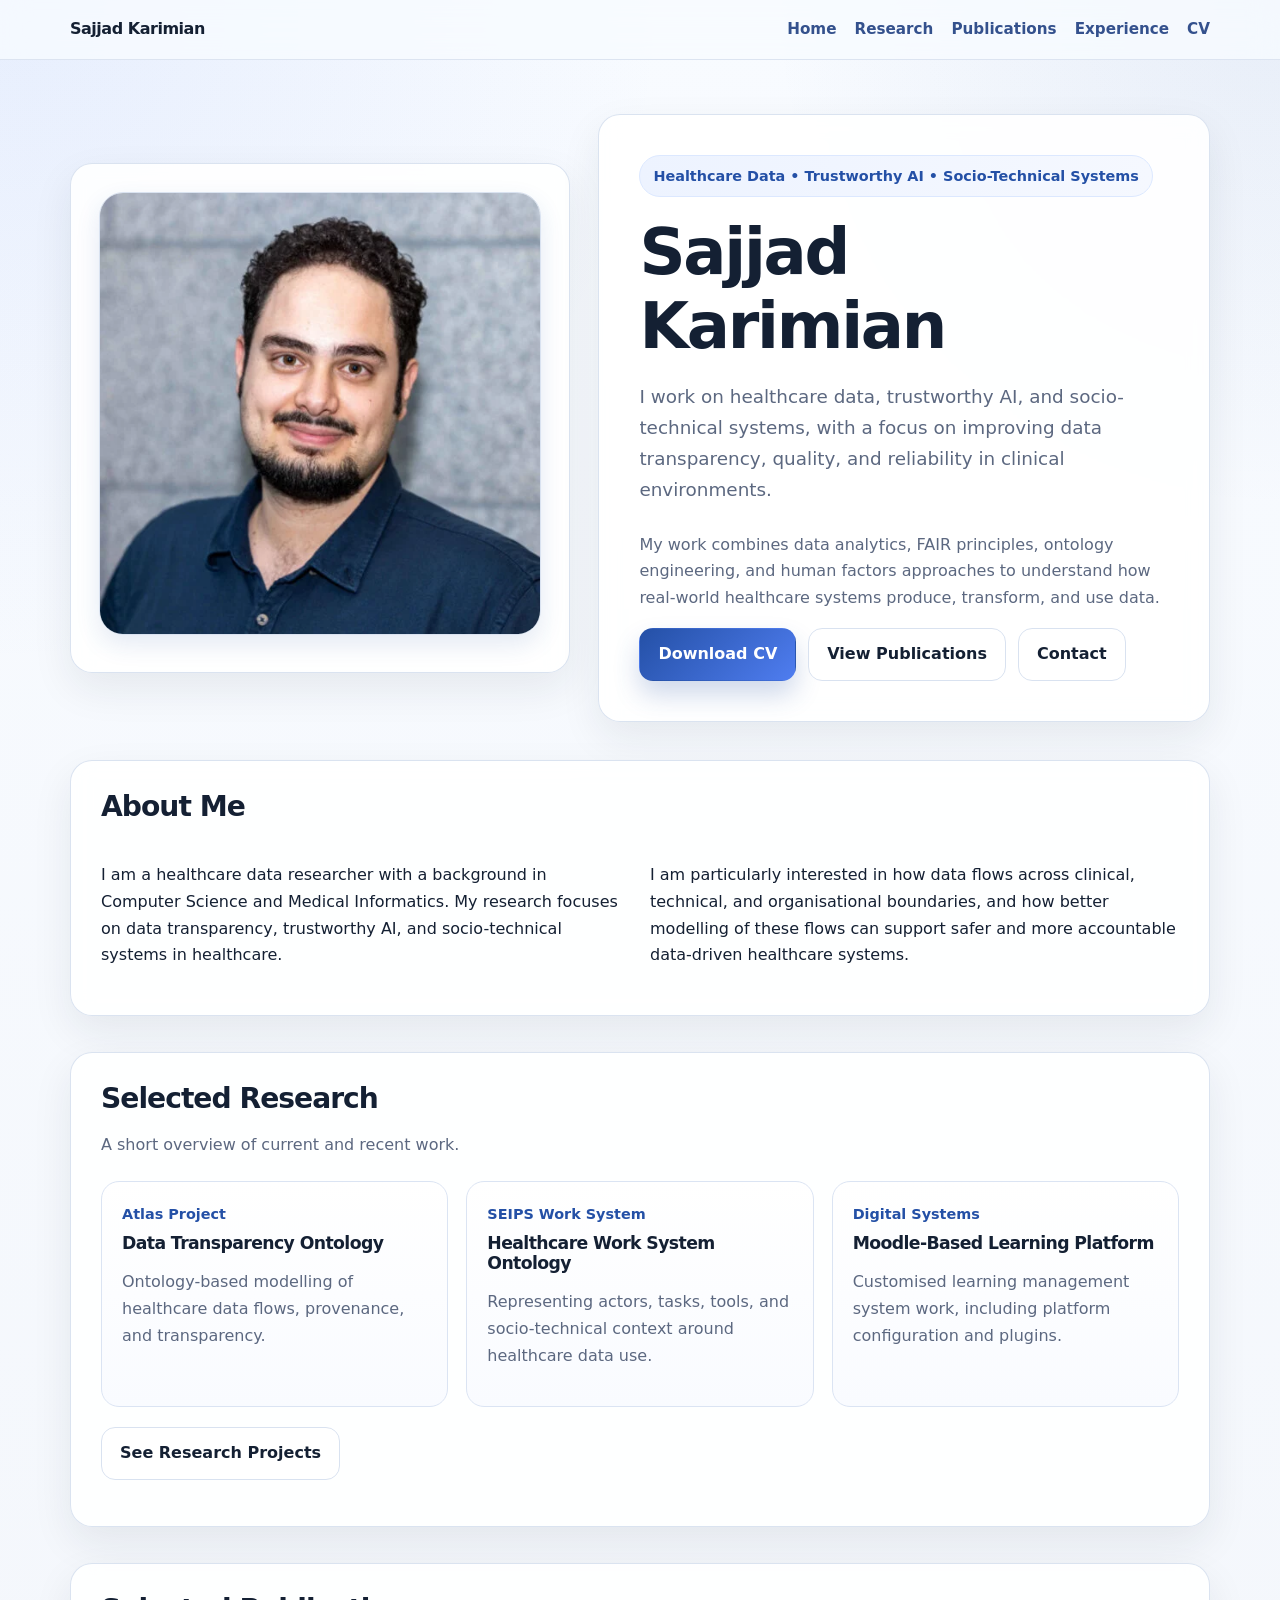
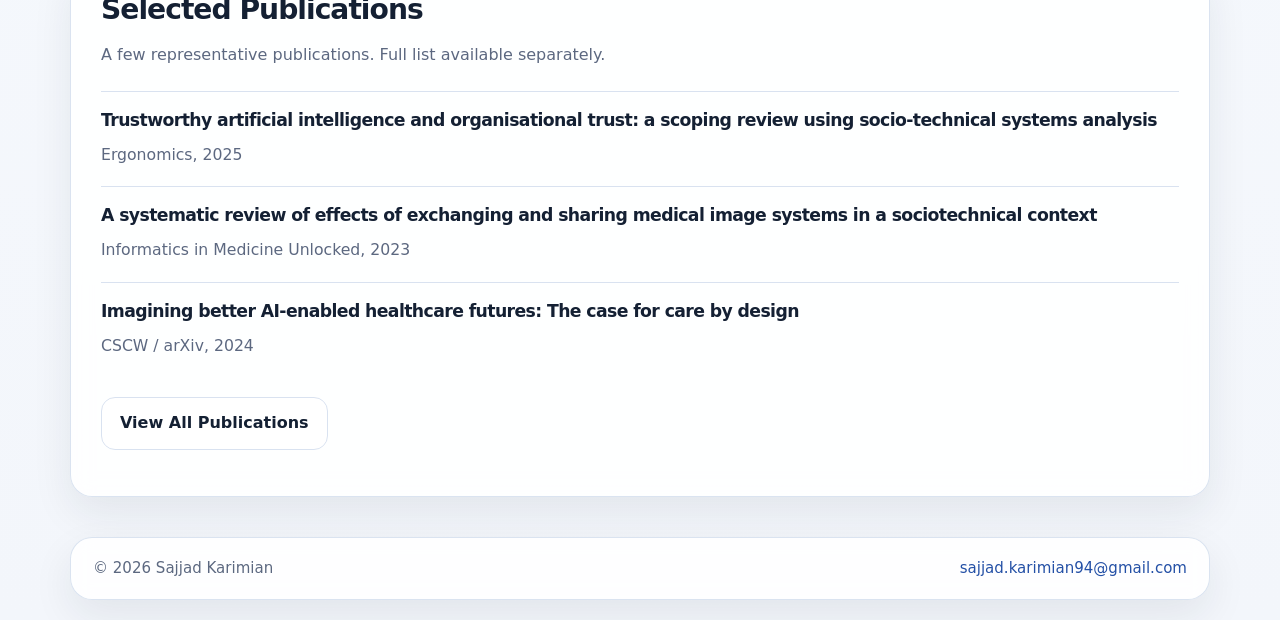
==== index.html @ 6d272bb7 "Update index.html" ====
<!DOCTYPE html>
<html lang="en">
<head>
  <meta charset="UTF-8" />
  <meta name="viewport" content="width=device-width, initial-scale=1.0" />

  <title>Sajjad Karimian | Healthcare Data & Trustworthy AI</title>
  <meta name="description" content="Sajjad Karimian is a healthcare data researcher working on trustworthy AI, socio-technical systems, ontology engineering, and data transparency." />

  <meta property="og:title" content="Sajjad Karimian | Healthcare Data & Trustworthy AI">
  <meta property="og:description" content="Researcher working on healthcare data, trustworthy AI, and socio-technical systems.">
  <meta property="og:image" content="https://sjka.site/images/og-image.png">
  <meta property="og:url" content="https://sjka.site">
  <meta property="og:type" content="website">

  <meta name="theme-color" content="#2450a6">
  <link rel="icon" type="image/x-icon" href="/favicon.ico">
  <link rel="apple-touch-icon" sizes="180x180" href="/apple-touch-icon.png">

  <link rel="stylesheet" href="styles/main.css">
</head>

<body>
  <header class="nav">
    <div class="container nav-inner">
      <a class="brand" href="index.html">Sajjad Karimian</a>
      <nav class="nav-links">
        <a href="index.html">Home</a>
        <a href="research.html">Research</a>
        <a href="publications.html">Publications</a>
        <a href="experience.html">Experience</a>
        <a href="files/Sajjad_Karimian_CV.pdf" target="_blank">CV</a>
      </nav>
    </div>
  </header>

  <main>
    <section class="hero">
      <div class="container hero-grid">
        <div class="card portrait-card">
          <img class="portrait" src="images/profile.jpg" alt="Sajjad Karimian">
        </div>

        <div class="card hero-main">
          <div class="eyebrow">Healthcare Data • Trustworthy AI • Socio-Technical Systems</div>
          <h1>Sajjad Karimian</h1>
          <p class="subtitle">
            I work on healthcare data, trustworthy AI, and socio-technical systems, with a focus on
            improving data transparency, quality, and reliability in clinical environments.
          </p>
          <p class="muted">
            My work combines data analytics, FAIR principles, ontology engineering, and human factors
            approaches to understand how real-world healthcare systems produce, transform, and use data.
          </p>

          <div class="hero-actions">
            <a class="btn btn-primary" href="files/Sajjad_Karimian_CV.pdf" target="_blank">Download CV</a>
            <a class="btn btn-secondary" href="publications.html">View Publications</a>
            <a class="btn btn-secondary" href="mailto:sajjad.karimian94@gmail.com">Contact</a>
          </div>
        </div>
      </div>
    </section>

    <section>
      <div class="container card section-card">
        <div class="section-head">
          <h2>About Me</h2>
        </div>
        <div class="grid-2">
          <p>
            I am a healthcare data researcher with a background in Computer Science and Medical
            Informatics. My research focuses on data transparency, trustworthy AI, and socio-technical
            systems in healthcare.
          </p>
          <p>
            I am particularly interested in how data flows across clinical, technical, and organisational
            boundaries, and how better modelling of these flows can support safer and more accountable
            data-driven healthcare systems.
          </p>
        </div>
      </div>
    </section>

    <section>
      <div class="container card section-card">
        <div class="section-head">
          <h2>Selected Research</h2>
          <p class="muted">A short overview of current and recent work.</p>
        </div>

        <div class="grid-3">
          <article class="item">
            <div class="kicker">Atlas Project</div>
            <h3>Data Transparency Ontology</h3>
            <p class="muted">Ontology-based modelling of healthcare data flows, provenance, and transparency.</p>
          </article>

          <article class="item">
            <div class="kicker">SEIPS Work System</div>
            <h3>Healthcare Work System Ontology</h3>
            <p class="muted">Representing actors, tasks, tools, and socio-technical context around healthcare data use.</p>
          </article>

          <article class="item">
            <div class="kicker">Digital Systems</div>
            <h3>Moodle-Based Learning Platform</h3>
            <p class="muted">Customised learning management system work, including platform configuration and plugins.</p>
          </article>
        </div>

        <p style="margin-top:20px;">
          <a class="btn btn-secondary" href="research.html">See Research Projects</a>
        </p>
      </div>
    </section>

    <section>
      <div class="container card section-card">
        <div class="section-head">
          <h2>Selected Publications</h2>
          <p class="muted">A few representative publications. Full list available separately.</p>
        </div>

        <div class="pub">
          <h3><a href="publications.html">Trustworthy artificial intelligence and organisational trust: a scoping review using socio-technical systems analysis</a></h3>
          <div class="pub-meta">Ergonomics, 2025</div>
        </div>

        <div class="pub">
          <h3><a href="publications.html">A systematic review of effects of exchanging and sharing medical image systems in a sociotechnical context</a></h3>
          <div class="pub-meta">Informatics in Medicine Unlocked, 2023</div>
        </div>

        <div class="pub">
          <h3><a href="publications.html">Imagining better AI-enabled healthcare futures: The case for care by design</a></h3>
          <div class="pub-meta">CSCW / arXiv, 2024</div>
        </div>

        <p style="margin-top:20px;">
          <a class="btn btn-secondary" href="publications.html">View All Publications</a>
        </p>
      </div>
    </section>
  </main>

  <footer class="footer">
    <div class="container card footer-card">
      <div>© 2026 Sajjad Karimian</div>
      <div><a href="mailto:sajjad.karimian94@gmail.com">sajjad.karimian94@gmail.com</a></div>
    </div>
  </footer>
</body>
</html>
---- styles/main.css ----
:root {
  --surface: rgba(255,255,255,.9);
  --text: #142033;
  --muted: #5c6880;
  --line: #d9e2f0;
  --accent: #2450a6;
  --accent-2: #4f7df0;
  --shadow: 0 16px 40px rgba(20,32,51,.08);
  --shadow-soft: 0 10px 24px rgba(36,80,166,.12);
  --radius: 22px;
  --max: 1140px;
}

* { box-sizing: border-box; }

html { scroll-behavior: smooth; }

body {
  margin: 0;
  min-height: 100dvh;
  display: flex;
  flex-direction: column;
  font-family: Inter, ui-sans-serif, system-ui, -apple-system, BlinkMacSystemFont, "Segoe UI", sans-serif;
  color: var(--text);
  line-height: 1.68;
  background:
    radial-gradient(circle at top left, rgba(79,125,240,.10), transparent 26%),
    radial-gradient(circle at top right, rgba(36,80,166,.08), transparent 20%),
    linear-gradient(180deg, #f8fbff 0%, #f3f6fb 100%);
}

main { flex: 1; }

a { color: var(--accent); text-decoration: none; }
a:hover { color: #173a7d; }

.container {
  width: min(calc(100% - 32px), var(--max));
  margin: 0 auto;
}

.nav {
  position: sticky;
  top: 0;
  z-index: 1000;
  backdrop-filter: blur(14px);
  background: rgba(248,251,255,.78);
  border-bottom: 1px solid rgba(217,226,240,.9);
}

.nav-inner {
  display: flex;
  justify-content: space-between;
  align-items: center;
  gap: 18px;
  padding: 16px 0;
}

.brand {
  font-weight: 850;
  color: var(--text);
  letter-spacing: -0.03em;
}

.nav-links {
  display: flex;
  flex-wrap: wrap;
  gap: 18px;
  font-size: .95rem;
}

.nav-links a {
  color: #34518d;
  font-weight: 650;
}

.card {
  background: var(--surface);
  border: 1px solid rgba(217,226,240,.95);
  border-radius: var(--radius);
  box-shadow: var(--shadow);
  backdrop-filter: blur(10px);
}

.hero {
  padding: 54px 0 24px;
}

.hero-grid {
  display: grid;
  grid-template-columns: .9fr 1.1fr;
  gap: 28px;
  align-items: center;
}

.portrait-card {
  padding: 28px;
}

.portrait {
  width: 100%;
  aspect-ratio: 1 / 1;
  border-radius: 24px;
  object-fit: cover;
  border: 1px solid var(--line);
  box-shadow: var(--shadow-soft);
}

.hero-main {
  padding: 40px;
}

.eyebrow {
  display: inline-flex;
  padding: 8px 13px;
  border-radius: 999px;
  background: linear-gradient(90deg, #edf3ff, #f5f8ff);
  color: var(--accent);
  border: 1px solid #dce8ff;
  font-weight: 800;
  font-size: .9rem;
  margin-bottom: 18px;
}

h1, h2, h3 {
  margin: 0 0 12px;
  line-height: 1.16;
  letter-spacing: -0.035em;
}

h1 { font-size: clamp(2.4rem, 5vw, 4.7rem); }
h2 { font-size: clamp(1.55rem, 2.2vw, 2.25rem); }
h3 { font-size: 1.08rem; }

.subtitle {
  font-size: 1.15rem;
  color: var(--muted);
  max-width: 62ch;
  margin-bottom: 26px;
}

.hero-actions {
  display: flex;
  flex-wrap: wrap;
  gap: 12px;
}

.btn {
  display: inline-flex;
  align-items: center;
  justify-content: center;
  padding: 12px 18px;
  border-radius: 14px;
  font-weight: 800;
  border: 1px solid var(--line);
  transition: transform .18s ease, box-shadow .18s ease;
}

.btn:hover {
  transform: translateY(-2px);
  text-decoration: none;
}

.btn-primary {
  background: linear-gradient(135deg, var(--accent), var(--accent-2));
  color: #fff;
  border-color: transparent;
  box-shadow: 0 14px 26px rgba(36,80,166,.22);
}

.btn-secondary {
  background: #fff;
  color: var(--text);
}

section {
  padding: 14px 0 22px;
}

.section-card {
  padding: 30px;
}

.section-head {
  margin-bottom: 22px;
}

.grid-2 {
  display: grid;
  grid-template-columns: repeat(2, minmax(0,1fr));
  gap: 20px;
}

.grid-3 {
  display: grid;
  grid-template-columns: repeat(3, minmax(0,1fr));
  gap: 18px;
}

.item {
  padding: 20px;
  border: 1px solid #dbe4f3;
  border-radius: 18px;
  background: linear-gradient(180deg, #fff 0%, #f9fbff 100%);
  transition: transform .18s ease, box-shadow .18s ease;
}

.item:hover {
  transform: translateY(-2px);
  box-shadow: var(--shadow-soft);
}

.kicker {
  color: var(--accent);
  font-weight: 800;
  font-size: .9rem;
  margin-bottom: 7px;
}

.muted { color: var(--muted); }

.list {
  margin: 10px 0 0;
  padding-left: 18px;
}

.pub {
  padding: 18px 0;
  border-top: 1px solid var(--line);
}

.pub:first-child {
  border-top: 0;
  padding-top: 0;
}

.pub a {
  color: var(--text);
}

.pub a:hover {
  color: var(--accent);
}

.pub-meta {
  color: var(--muted);
  font-size: .98rem;
  margin-top: 4px;
}

.tags {
  display: flex;
  flex-wrap: wrap;
  gap: 10px;
  margin-top: 12px;
}

.tag {
  padding: 8px 12px;
  border-radius: 999px;
  background: linear-gradient(180deg, #f7faff 0%, #edf3fb 100%);
  border: 1px solid #d6e0ef;
  font-size: .92rem;
  color: #31425d;
}

.footer {
  padding: 18px 0 20px;
  margin-top: auto;
  color: var(--muted);
  font-size: .94rem;
}

.footer-card {
  padding: 18px 22px;
  display: flex;
  justify-content: space-between;
  gap: 12px;
  align-items: center;
}

/* Professional Development */
.training-group + .training-group { margin-top: 26px; }

.training-group-title {
  font-size: .98rem;
  font-weight: 800;
  color: var(--accent);
  margin: 0 0 14px;
}

.training-grid,
.training-grid-secondary {
  display: grid;
  grid-template-columns: repeat(auto-fit, minmax(260px, 1fr));
  gap: 18px;
}

.training-card {
  padding: 20px;
  border: 1px solid #dbe4f3;
  border-radius: 18px;
  background: linear-gradient(180deg, #fff 0%, #f9fbff 100%);
  box-shadow: 0 8px 20px rgba(20,32,51,.04);
  min-height: 180px;
  display: flex;
  flex-direction: column;
  gap: 14px;
}

.training-card.secondary {
  opacity: .92;
  border-style: dashed;
}

.training-icon {
  width: 42px;
  height: 42px;
  border-radius: 12px;
  display: flex;
  align-items: center;
  justify-content: center;
  background: linear-gradient(180deg, #f4f7ff 0%, #edf3ff 100%);
  border: 1px solid #dbe5f8;
  color: var(--accent);
}

.training-icon svg {
  width: 22px;
  height: 22px;
}

.training-card h3 {
  font-size: 1rem;
  line-height: 1.42;
  margin: 0;
}

@media (max-width: 920px) {
  .hero-grid, .grid-2, .grid-3 {
    grid-template-columns: 1fr;
  }

  .hero-main, .section-card, .portrait-card {
    padding: 24px;
  }

  .nav-inner {
    align-items: flex-start;
  }

  .footer-card {
    flex-direction: column;
    align-items: flex-start;
  }

  .training-grid,
  .training-grid-secondary {
    grid-template-columns: repeat(2, 1fr);
  }
}

@media (max-width: 640px) {
  .nav-links {
    gap: 10px 14px;
    font-size: .88rem;
  }

  .hero {
    padding-top: 30px;
  }

  .subtitle {
    font-size: 1rem;
  }

  .btn {
    width: 100%;
  }

  .hero-actions {
    display: grid;
  }

  .training-grid,
  .training-grid-secondary {
    grid-template-columns: 1fr;
  }
}
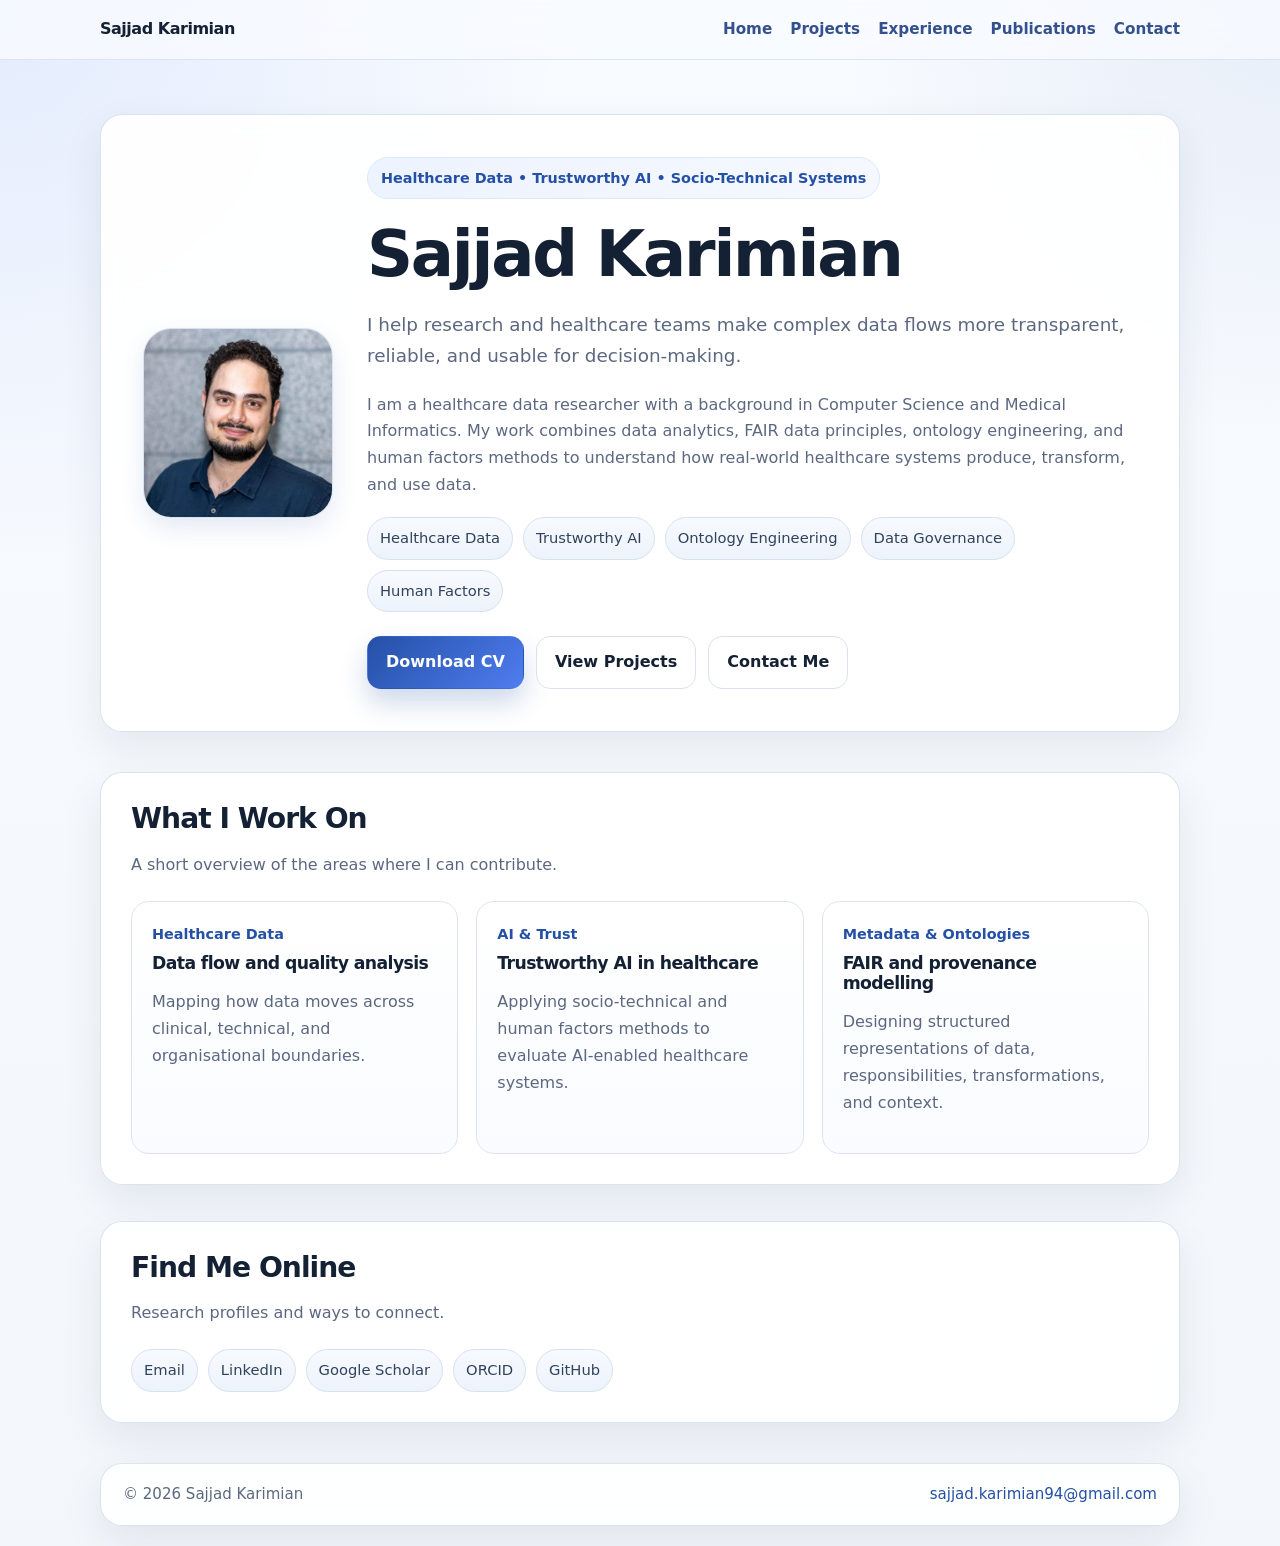
==== commit f0f7e207: "Update index.html" ====
--- a/index.html
+++ b/index.html
@@ -26,37 +26,49 @@
       <a class="brand" href="index.html">Sajjad Karimian</a>
       <nav class="nav-links">
         <a href="index.html">Home</a>
-        <a href="research.html">Research</a>
+        <a href="projects.html">Projects</a>
+        <a href="experience.html">Experience</a>
         <a href="publications.html">Publications</a>
-        <a href="experience.html">Experience</a>
-        <a href="files/Sajjad_Karimian_CV.pdf" target="_blank">CV</a>
+        <a href="contact.html">Contact</a>
       </nav>
     </div>
   </header>
 
   <main>
     <section class="hero">
-      <div class="container hero-grid">
-        <div class="card portrait-card">
-          <img class="portrait" src="images/profile.jpg" alt="Sajjad Karimian">
-        </div>
+      <div class="container card hero-card">
+        <div class="hero-profile">
+          <img class="profile-photo" src="images/profile.jpg" alt="Sajjad Karimian">
 
-        <div class="card hero-main">
-          <div class="eyebrow">Healthcare Data • Trustworthy AI • Socio-Technical Systems</div>
-          <h1>Sajjad Karimian</h1>
-          <p class="subtitle">
-            I work on healthcare data, trustworthy AI, and socio-technical systems, with a focus on
-            improving data transparency, quality, and reliability in clinical environments.
-          </p>
-          <p class="muted">
-            My work combines data analytics, FAIR principles, ontology engineering, and human factors
-            approaches to understand how real-world healthcare systems produce, transform, and use data.
-          </p>
+          <div>
+            <div class="eyebrow">Healthcare Data • Trustworthy AI • Socio-Technical Systems</div>
+            <h1>Sajjad Karimian</h1>
 
-          <div class="hero-actions">
-            <a class="btn btn-primary" href="files/Sajjad_Karimian_CV.pdf" target="_blank">Download CV</a>
-            <a class="btn btn-secondary" href="publications.html">View Publications</a>
-            <a class="btn btn-secondary" href="mailto:sajjad.karimian94@gmail.com">Contact</a>
+            <p class="subtitle">
+              I help research and healthcare teams make complex data flows more transparent,
+              reliable, and usable for decision-making.
+            </p>
+
+            <p class="muted">
+              I am a healthcare data researcher with a background in Computer Science and Medical
+              Informatics. My work combines data analytics, FAIR data principles, ontology engineering,
+              and human factors methods to understand how real-world healthcare systems produce,
+              transform, and use data.
+            </p>
+
+            <div class="tags" style="margin-top:18px;">
+              <span class="tag">Healthcare Data</span>
+              <span class="tag">Trustworthy AI</span>
+              <span class="tag">Ontology Engineering</span>
+              <span class="tag">Data Governance</span>
+              <span class="tag">Human Factors</span>
+            </div>
+
+            <div class="hero-actions">
+              <a class="btn btn-primary" href="files/Sajjad_Karimian_CV.pdf" target="_blank">Download CV</a>
+              <a class="btn btn-secondary" href="projects.html">View Projects</a>
+              <a class="btn btn-secondary" href="contact.html">Contact Me</a>
+            </div>
           </div>
         </div>
       </div>
@@ -65,19 +77,34 @@
     <section>
       <div class="container card section-card">
         <div class="section-head">
-          <h2>About Me</h2>
+          <h2>What I Work On</h2>
+          <p class="muted">A short overview of the areas where I can contribute.</p>
         </div>
-        <div class="grid-2">
-          <p>
-            I am a healthcare data researcher with a background in Computer Science and Medical
-            Informatics. My research focuses on data transparency, trustworthy AI, and socio-technical
-            systems in healthcare.
-          </p>
-          <p>
-            I am particularly interested in how data flows across clinical, technical, and organisational
-            boundaries, and how better modelling of these flows can support safer and more accountable
-            data-driven healthcare systems.
-          </p>
+
+        <div class="grid-3">
+          <article class="item">
+            <div class="kicker">Healthcare Data</div>
+            <h3>Data flow and quality analysis</h3>
+            <p class="muted">
+              Mapping how data moves across clinical, technical, and organisational boundaries.
+            </p>
+          </article>
+
+          <article class="item">
+            <div class="kicker">AI & Trust</div>
+            <h3>Trustworthy AI in healthcare</h3>
+            <p class="muted">
+              Applying socio-technical and human factors methods to evaluate AI-enabled healthcare systems.
+            </p>
+          </article>
+
+          <article class="item">
+            <div class="kicker">Metadata & Ontologies</div>
+            <h3>FAIR and provenance modelling</h3>
+            <p class="muted">
+              Designing structured representations of data, responsibilities, transformations, and context.
+            </p>
+          </article>
         </div>
       </div>
     </section>
@@ -85,61 +112,17 @@
     <section>
       <div class="container card section-card">
         <div class="section-head">
-          <h2>Selected Research</h2>
-          <p class="muted">A short overview of current and recent work.</p>
+          <h2>Find Me Online</h2>
+          <p class="muted">Research profiles and ways to connect.</p>
         </div>
 
-        <div class="grid-3">
-          <article class="item">
-            <div class="kicker">Atlas Project</div>
-            <h3>Data Transparency Ontology</h3>
-            <p class="muted">Ontology-based modelling of healthcare data flows, provenance, and transparency.</p>
-          </article>
-
-          <article class="item">
-            <div class="kicker">SEIPS Work System</div>
-            <h3>Healthcare Work System Ontology</h3>
-            <p class="muted">Representing actors, tasks, tools, and socio-technical context around healthcare data use.</p>
-          </article>
-
-          <article class="item">
-            <div class="kicker">Digital Systems</div>
-            <h3>Moodle-Based Learning Platform</h3>
-            <p class="muted">Customised learning management system work, including platform configuration and plugins.</p>
-          </article>
+        <div class="tags">
+          <a class="tag" href="mailto:sajjad.karimian94@gmail.com">Email</a>
+          <a class="tag" href="https://tinyurl.com/sajjadkarimian" target="_blank">LinkedIn</a>
+          <a class="tag" href="https://tinyurl.com/sajjadgoogle" target="_blank">Google Scholar</a>
+          <a class="tag" href="https://orcid.org/0000-0002-9772-144X" target="_blank">ORCID</a>
+          <a class="tag" href="https://github.com/sajjadkarimian" target="_blank">GitHub</a>
         </div>
-
-        <p style="margin-top:20px;">
-          <a class="btn btn-secondary" href="research.html">See Research Projects</a>
-        </p>
-      </div>
-    </section>
-
-    <section>
-      <div class="container card section-card">
-        <div class="section-head">
-          <h2>Selected Publications</h2>
-          <p class="muted">A few representative publications. Full list available separately.</p>
-        </div>
-
-        <div class="pub">
-          <h3><a href="publications.html">Trustworthy artificial intelligence and organisational trust: a scoping review using socio-technical systems analysis</a></h3>
-          <div class="pub-meta">Ergonomics, 2025</div>
-        </div>
-
-        <div class="pub">
-          <h3><a href="publications.html">A systematic review of effects of exchanging and sharing medical image systems in a sociotechnical context</a></h3>
-          <div class="pub-meta">Informatics in Medicine Unlocked, 2023</div>
-        </div>
-
-        <div class="pub">
-          <h3><a href="publications.html">Imagining better AI-enabled healthcare futures: The case for care by design</a></h3>
-          <div class="pub-meta">CSCW / arXiv, 2024</div>
-        </div>
-
-        <p style="margin-top:20px;">
-          <a class="btn btn-secondary" href="publications.html">View All Publications</a>
-        </p>
       </div>
     </section>
   </main>
--- a/styles/main.css
+++ b/styles/main.css
@@ -1,19 +1,23 @@
 :root {
-  --surface: rgba(255,255,255,.9);
   --text: #142033;
   --muted: #5c6880;
   --line: #d9e2f0;
   --accent: #2450a6;
   --accent-2: #4f7df0;
-  --shadow: 0 16px 40px rgba(20,32,51,.08);
-  --shadow-soft: 0 10px 24px rgba(36,80,166,.12);
+  --surface: rgba(255, 255, 255, 0.92);
+  --shadow: 0 16px 40px rgba(20, 32, 51, 0.08);
+  --shadow-soft: 0 10px 24px rgba(36, 80, 166, 0.12);
   --radius: 22px;
-  --max: 1140px;
-}
-
-* { box-sizing: border-box; }
-
-html { scroll-behavior: smooth; }
+  --max: 1080px;
+}
+
+* {
+  box-sizing: border-box;
+}
+
+html {
+  scroll-behavior: smooth;
+}
 
 body {
   margin: 0;
@@ -24,15 +28,23 @@
   color: var(--text);
   line-height: 1.68;
   background:
-    radial-gradient(circle at top left, rgba(79,125,240,.10), transparent 26%),
-    radial-gradient(circle at top right, rgba(36,80,166,.08), transparent 20%),
+    radial-gradient(circle at top left, rgba(79, 125, 240, 0.12), transparent 28%),
+    radial-gradient(circle at top right, rgba(36, 80, 166, 0.08), transparent 22%),
     linear-gradient(180deg, #f8fbff 0%, #f3f6fb 100%);
 }
 
-main { flex: 1; }
-
-a { color: var(--accent); text-decoration: none; }
-a:hover { color: #173a7d; }
+main {
+  flex: 1;
+}
+
+a {
+  color: var(--accent);
+  text-decoration: none;
+}
+
+a:hover {
+  color: #173a7d;
+}
 
 .container {
   width: min(calc(100% - 32px), var(--max));
@@ -44,8 +56,8 @@
   top: 0;
   z-index: 1000;
   backdrop-filter: blur(14px);
-  background: rgba(248,251,255,.78);
-  border-bottom: 1px solid rgba(217,226,240,.9);
+  background: rgba(248, 251, 255, 0.82);
+  border-bottom: 1px solid rgba(217, 226, 240, 0.9);
 }
 
 .nav-inner {
@@ -66,7 +78,7 @@
   display: flex;
   flex-wrap: wrap;
   gap: 18px;
-  font-size: .95rem;
+  font-size: 0.95rem;
 }
 
 .nav-links a {
@@ -76,38 +88,34 @@
 
 .card {
   background: var(--surface);
-  border: 1px solid rgba(217,226,240,.95);
+  border: 1px solid rgba(217, 226, 240, 0.95);
   border-radius: var(--radius);
   box-shadow: var(--shadow);
   backdrop-filter: blur(10px);
 }
 
 .hero {
-  padding: 54px 0 24px;
-}
-
-.hero-grid {
+  padding: 54px 0 26px;
+}
+
+.hero-card {
+  padding: 42px;
+}
+
+.hero-profile {
   display: grid;
-  grid-template-columns: .9fr 1.1fr;
-  gap: 28px;
+  grid-template-columns: 190px 1fr;
+  gap: 34px;
   align-items: center;
 }
 
-.portrait-card {
-  padding: 28px;
-}
-
-.portrait {
-  width: 100%;
-  aspect-ratio: 1 / 1;
-  border-radius: 24px;
+.profile-photo {
+  width: 190px;
+  height: 190px;
+  border-radius: 28px;
   object-fit: cover;
   border: 1px solid var(--line);
   box-shadow: var(--shadow-soft);
-}
-
-.hero-main {
-  padding: 40px;
 }
 
 .eyebrow {
@@ -118,7 +126,7 @@
   color: var(--accent);
   border: 1px solid #dce8ff;
   font-weight: 800;
-  font-size: .9rem;
+  font-size: 0.9rem;
   margin-bottom: 18px;
 }
 
@@ -128,21 +136,30 @@
   letter-spacing: -0.035em;
 }
 
-h1 { font-size: clamp(2.4rem, 5vw, 4.7rem); }
-h2 { font-size: clamp(1.55rem, 2.2vw, 2.25rem); }
-h3 { font-size: 1.08rem; }
+h1 {
+  font-size: clamp(2.5rem, 5vw, 4.7rem);
+}
+
+h2 {
+  font-size: clamp(1.55rem, 2.2vw, 2.25rem);
+}
+
+h3 {
+  font-size: 1.08rem;
+}
 
 .subtitle {
   font-size: 1.15rem;
   color: var(--muted);
-  max-width: 62ch;
-  margin-bottom: 26px;
+  max-width: 68ch;
+  margin-bottom: 20px;
 }
 
 .hero-actions {
   display: flex;
   flex-wrap: wrap;
   gap: 12px;
+  margin-top: 24px;
 }
 
 .btn {
@@ -153,7 +170,7 @@
   border-radius: 14px;
   font-weight: 800;
   border: 1px solid var(--line);
-  transition: transform .18s ease, box-shadow .18s ease;
+  transition: transform 0.18s ease, box-shadow 0.18s ease;
 }
 
 .btn:hover {
@@ -165,7 +182,7 @@
   background: linear-gradient(135deg, var(--accent), var(--accent-2));
   color: #fff;
   border-color: transparent;
-  box-shadow: 0 14px 26px rgba(36,80,166,.22);
+  box-shadow: 0 14px 26px rgba(36, 80, 166, 0.22);
 }
 
 .btn-secondary {
@@ -187,13 +204,13 @@
 
 .grid-2 {
   display: grid;
-  grid-template-columns: repeat(2, minmax(0,1fr));
+  grid-template-columns: repeat(2, minmax(0, 1fr));
   gap: 20px;
 }
 
 .grid-3 {
   display: grid;
-  grid-template-columns: repeat(3, minmax(0,1fr));
+  grid-template-columns: repeat(3, minmax(0, 1fr));
   gap: 18px;
 }
 
@@ -202,7 +219,7 @@
   border: 1px solid #dbe4f3;
   border-radius: 18px;
   background: linear-gradient(180deg, #fff 0%, #f9fbff 100%);
-  transition: transform .18s ease, box-shadow .18s ease;
+  transition: transform 0.18s ease, box-shadow 0.18s ease;
 }
 
 .item:hover {
@@ -213,46 +230,23 @@
 .kicker {
   color: var(--accent);
   font-weight: 800;
-  font-size: .9rem;
+  font-size: 0.9rem;
   margin-bottom: 7px;
 }
 
-.muted { color: var(--muted); }
+.muted {
+  color: var(--muted);
+}
 
 .list {
   margin: 10px 0 0;
   padding-left: 18px;
 }
 
-.pub {
-  padding: 18px 0;
-  border-top: 1px solid var(--line);
-}
-
-.pub:first-child {
-  border-top: 0;
-  padding-top: 0;
-}
-
-.pub a {
-  color: var(--text);
-}
-
-.pub a:hover {
-  color: var(--accent);
-}
-
-.pub-meta {
-  color: var(--muted);
-  font-size: .98rem;
-  margin-top: 4px;
-}
-
 .tags {
   display: flex;
   flex-wrap: wrap;
   gap: 10px;
-  margin-top: 12px;
 }
 
 .tag {
@@ -260,15 +254,59 @@
   border-radius: 999px;
   background: linear-gradient(180deg, #f7faff 0%, #edf3fb 100%);
   border: 1px solid #d6e0ef;
-  font-size: .92rem;
+  font-size: 0.92rem;
   color: #31425d;
+}
+
+.pub {
+  padding: 18px 0;
+  border-top: 1px solid var(--line);
+}
+
+.pub:first-child {
+  border-top: 0;
+  padding-top: 0;
+}
+
+.pub a {
+  color: var(--text);
+}
+
+.pub a:hover {
+  color: var(--accent);
+}
+
+.pub-meta {
+  color: var(--muted);
+  font-size: 0.98rem;
+  margin-top: 4px;
+}
+
+.contact-form {
+  display: grid;
+  gap: 14px;
+}
+
+.input, textarea {
+  width: 100%;
+  padding: 13px 14px;
+  border-radius: 14px;
+  border: 1px solid #dbe4f3;
+  font: inherit;
+  color: var(--text);
+  background: #fff;
+}
+
+textarea {
+  min-height: 150px;
+  resize: vertical;
 }
 
 .footer {
   padding: 18px 0 20px;
   margin-top: auto;
   color: var(--muted);
-  font-size: .94rem;
+  font-size: 0.94rem;
 }
 
 .footer-card {
@@ -279,11 +317,13 @@
   align-items: center;
 }
 
-/* Professional Development */
-.training-group + .training-group { margin-top: 26px; }
+/* Training */
+.training-group + .training-group {
+  margin-top: 26px;
+}
 
 .training-group-title {
-  font-size: .98rem;
+  font-size: 0.98rem;
   font-weight: 800;
   color: var(--accent);
   margin: 0 0 14px;
@@ -301,15 +341,14 @@
   border: 1px solid #dbe4f3;
   border-radius: 18px;
   background: linear-gradient(180deg, #fff 0%, #f9fbff 100%);
-  box-shadow: 0 8px 20px rgba(20,32,51,.04);
-  min-height: 180px;
+  min-height: 170px;
   display: flex;
   flex-direction: column;
   gap: 14px;
 }
 
 .training-card.secondary {
-  opacity: .92;
+  opacity: 0.92;
   border-style: dashed;
 }
 
@@ -337,16 +376,17 @@
 }
 
 @media (max-width: 920px) {
-  .hero-grid, .grid-2, .grid-3 {
+  .hero-profile, .grid-2, .grid-3 {
     grid-template-columns: 1fr;
   }
 
-  .hero-main, .section-card, .portrait-card {
+  .hero-card, .section-card {
     padding: 24px;
   }
 
-  .nav-inner {
-    align-items: flex-start;
+  .profile-photo {
+    width: 150px;
+    height: 150px;
   }
 
   .footer-card {
@@ -361,9 +401,13 @@
 }
 
 @media (max-width: 640px) {
+  .nav-inner {
+    align-items: flex-start;
+  }
+
   .nav-links {
     gap: 10px 14px;
-    font-size: .88rem;
+    font-size: 0.88rem;
   }
 
   .hero {
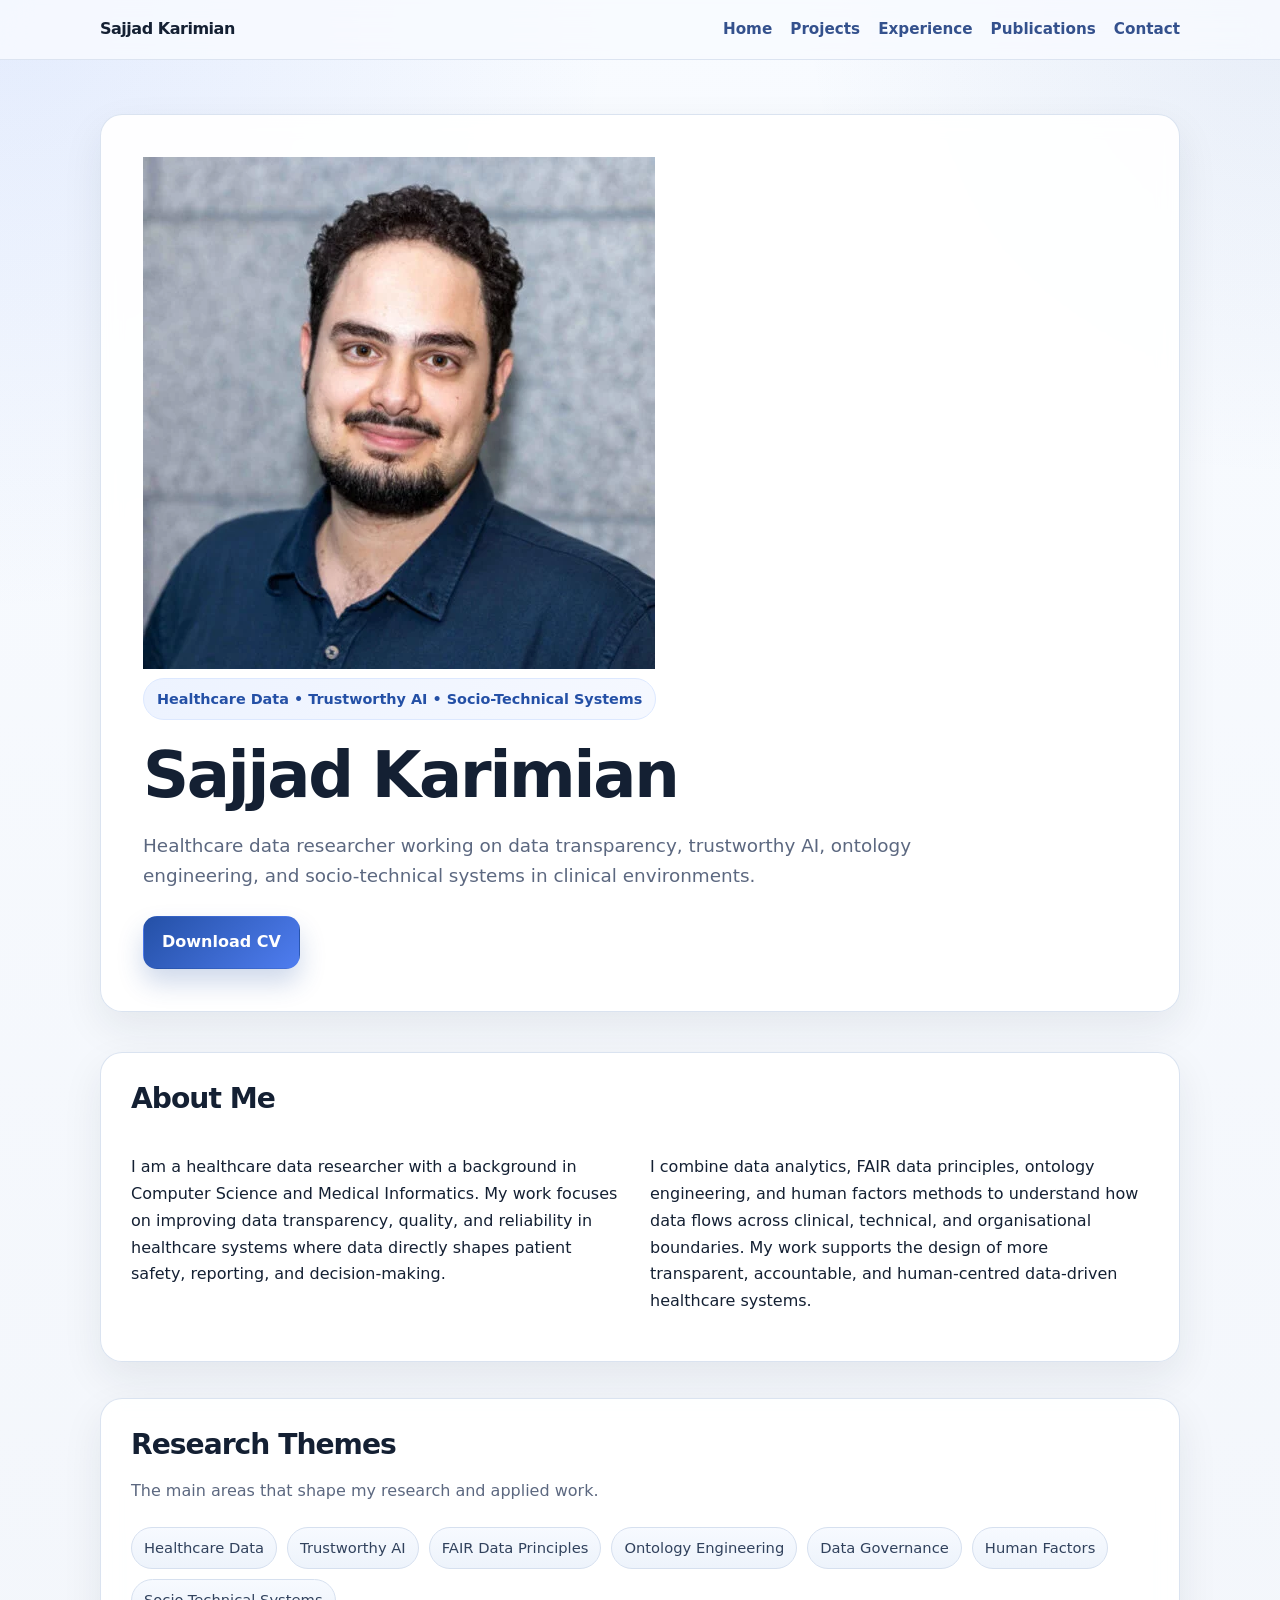
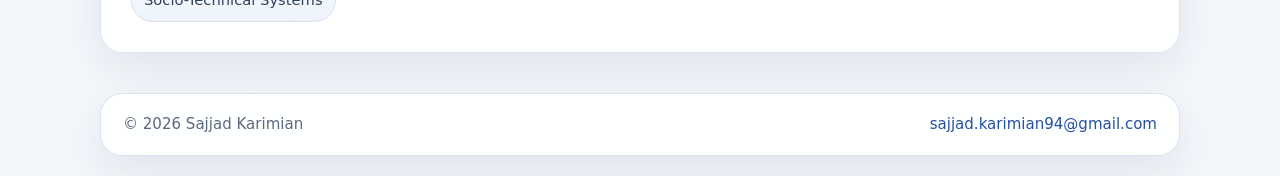
==== commit ed45fbbb: "Update index.html" ====
--- a/index.html
+++ b/index.html
@@ -8,7 +8,7 @@
   <meta name="description" content="Sajjad Karimian is a healthcare data researcher working on trustworthy AI, socio-technical systems, ontology engineering, and data transparency." />
 
   <meta property="og:title" content="Sajjad Karimian | Healthcare Data & Trustworthy AI">
-  <meta property="og:description" content="Researcher working on healthcare data, trustworthy AI, and socio-technical systems.">
+  <meta property="og:description" content="Healthcare data researcher working on trustworthy AI, data transparency, and socio-technical systems.">
   <meta property="og:image" content="https://sjka.site/images/og-image.png">
   <meta property="og:url" content="https://sjka.site">
   <meta property="og:type" content="website">
@@ -36,40 +36,52 @@
 
   <main>
     <section class="hero">
-      <div class="container card hero-card">
-        <div class="hero-profile">
-          <img class="profile-photo" src="images/profile.jpg" alt="Sajjad Karimian">
+      <div class="container card hero-card clean-home">
 
-          <div>
-            <div class="eyebrow">Healthcare Data • Trustworthy AI • Socio-Technical Systems</div>
-            <h1>Sajjad Karimian</h1>
+        <div class="home-photo-wrap">
+          <img class="home-photo" src="images/profile.jpg" alt="Sajjad Karimian">
+        </div>
 
-            <p class="subtitle">
-              I help research and healthcare teams make complex data flows more transparent,
-              reliable, and usable for decision-making.
-            </p>
+        <div class="home-intro">
+          <div class="eyebrow">Healthcare Data • Trustworthy AI • Socio-Technical Systems</div>
 
-            <p class="muted">
-              I am a healthcare data researcher with a background in Computer Science and Medical
-              Informatics. My work combines data analytics, FAIR data principles, ontology engineering,
-              and human factors methods to understand how real-world healthcare systems produce,
-              transform, and use data.
-            </p>
+          <h1>Sajjad Karimian</h1>
 
-            <div class="tags" style="margin-top:18px;">
-              <span class="tag">Healthcare Data</span>
-              <span class="tag">Trustworthy AI</span>
-              <span class="tag">Ontology Engineering</span>
-              <span class="tag">Data Governance</span>
-              <span class="tag">Human Factors</span>
-            </div>
+          <p class="subtitle">
+            Healthcare data researcher working on data transparency, trustworthy AI,
+            ontology engineering, and socio-technical systems in clinical environments.
+          </p>
 
-            <div class="hero-actions">
-              <a class="btn btn-primary" href="files/Sajjad_Karimian_CV.pdf" target="_blank">Download CV</a>
-              <a class="btn btn-secondary" href="projects.html">View Projects</a>
-              <a class="btn btn-secondary" href="contact.html">Contact Me</a>
-            </div>
+          <div class="hero-actions single-action">
+            <a class="btn btn-primary" href="files/Sajjad_Karimian_CV.pdf" target="_blank">
+              Download CV
+            </a>
           </div>
+        </div>
+
+      </div>
+    </section>
+
+    <section>
+      <div class="container card section-card">
+        <div class="section-head">
+          <h2>About Me</h2>
+        </div>
+
+        <div class="grid-2 about-text">
+          <p>
+            I am a healthcare data researcher with a background in Computer Science and Medical
+            Informatics. My work focuses on improving data transparency, quality, and reliability
+            in healthcare systems where data directly shapes patient safety, reporting, and
+            decision-making.
+          </p>
+
+          <p>
+            I combine data analytics, FAIR data principles, ontology engineering, and human factors
+            methods to understand how data flows across clinical, technical, and organisational
+            boundaries. My work supports the design of more transparent, accountable, and
+            human-centred data-driven healthcare systems.
+          </p>
         </div>
       </div>
     </section>
@@ -77,51 +89,18 @@
     <section>
       <div class="container card section-card">
         <div class="section-head">
-          <h2>What I Work On</h2>
-          <p class="muted">A short overview of the areas where I can contribute.</p>
-        </div>
-
-        <div class="grid-3">
-          <article class="item">
-            <div class="kicker">Healthcare Data</div>
-            <h3>Data flow and quality analysis</h3>
-            <p class="muted">
-              Mapping how data moves across clinical, technical, and organisational boundaries.
-            </p>
-          </article>
-
-          <article class="item">
-            <div class="kicker">AI & Trust</div>
-            <h3>Trustworthy AI in healthcare</h3>
-            <p class="muted">
-              Applying socio-technical and human factors methods to evaluate AI-enabled healthcare systems.
-            </p>
-          </article>
-
-          <article class="item">
-            <div class="kicker">Metadata & Ontologies</div>
-            <h3>FAIR and provenance modelling</h3>
-            <p class="muted">
-              Designing structured representations of data, responsibilities, transformations, and context.
-            </p>
-          </article>
-        </div>
-      </div>
-    </section>
-
-    <section>
-      <div class="container card section-card">
-        <div class="section-head">
-          <h2>Find Me Online</h2>
-          <p class="muted">Research profiles and ways to connect.</p>
+          <h2>Research Themes</h2>
+          <p class="muted">The main areas that shape my research and applied work.</p>
         </div>
 
         <div class="tags">
-          <a class="tag" href="mailto:sajjad.karimian94@gmail.com">Email</a>
-          <a class="tag" href="https://tinyurl.com/sajjadkarimian" target="_blank">LinkedIn</a>
-          <a class="tag" href="https://tinyurl.com/sajjadgoogle" target="_blank">Google Scholar</a>
-          <a class="tag" href="https://orcid.org/0000-0002-9772-144X" target="_blank">ORCID</a>
-          <a class="tag" href="https://github.com/sajjadkarimian" target="_blank">GitHub</a>
+          <span class="tag">Healthcare Data</span>
+          <span class="tag">Trustworthy AI</span>
+          <span class="tag">FAIR Data Principles</span>
+          <span class="tag">Ontology Engineering</span>
+          <span class="tag">Data Governance</span>
+          <span class="tag">Human Factors</span>
+          <span class="tag">Socio-Technical Systems</span>
         </div>
       </div>
     </section>
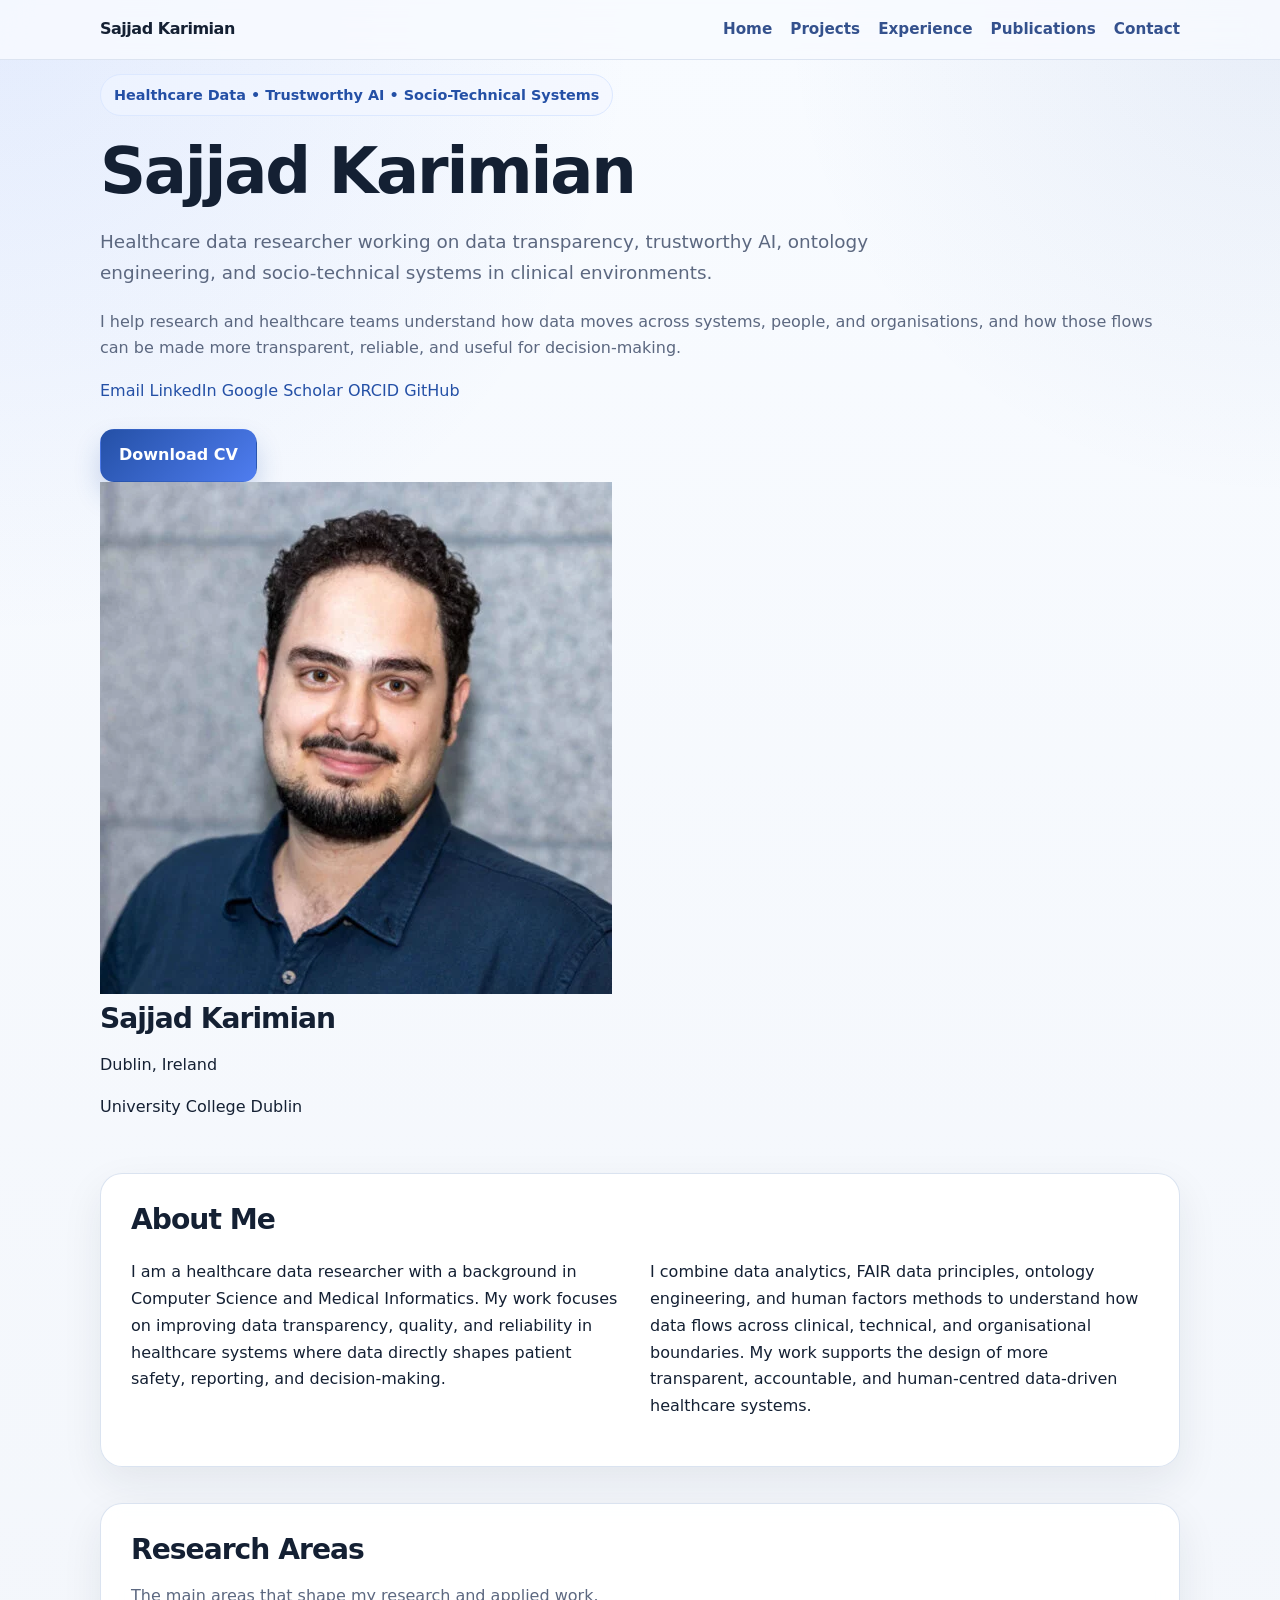
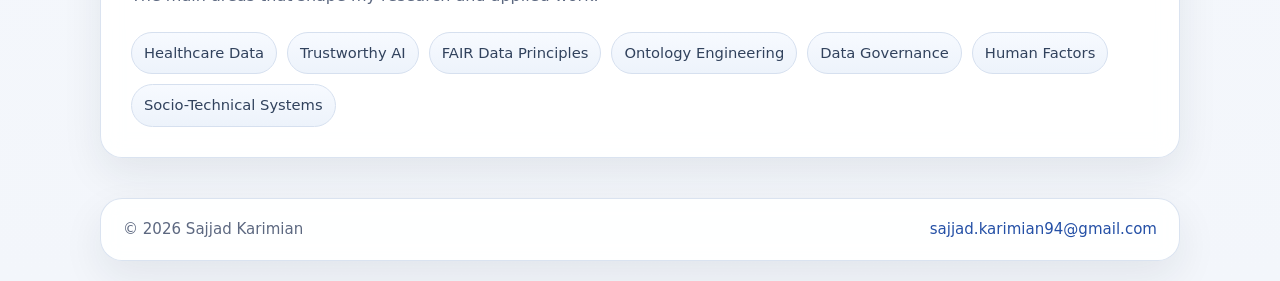
==== commit 3d80304c: "Update index.html" ====
--- a/index.html
+++ b/index.html
@@ -35,14 +35,10 @@
   </header>
 
   <main>
-    <section class="hero">
-      <div class="container card hero-card clean-home">
+    <section class="home-hero">
+      <div class="container home-layout">
 
-        <div class="home-photo-wrap">
-          <img class="home-photo" src="images/profile.jpg" alt="Sajjad Karimian">
-        </div>
-
-        <div class="home-intro">
+        <div class="home-copy">
           <div class="eyebrow">Healthcare Data • Trustworthy AI • Socio-Technical Systems</div>
 
           <h1>Sajjad Karimian</h1>
@@ -52,12 +48,34 @@
             ontology engineering, and socio-technical systems in clinical environments.
           </p>
 
-          <div class="hero-actions single-action">
-            <a class="btn btn-primary" href="files/Sajjad_Karimian_CV.pdf" target="_blank">
-              Download CV
-            </a>
+          <p class="muted">
+            I help research and healthcare teams understand how data moves across systems,
+            people, and organisations, and how those flows can be made more transparent,
+            reliable, and useful for decision-making.
+          </p>
+
+          <div class="home-links">
+            <a href="mailto:sajjad.karimian94@gmail.com">Email</a>
+            <a href="https://tinyurl.com/sajjadkarimian" target="_blank">LinkedIn</a>
+            <a href="https://tinyurl.com/sajjadgoogle" target="_blank">Google Scholar</a>
+            <a href="https://orcid.org/0000-0002-9772-144X" target="_blank">ORCID</a>
+            <a href="https://github.com/sajjadkarimian" target="_blank">GitHub</a>
+          </div>
+
+          <div class="hero-actions">
+            <a class="btn btn-primary" href="files/Sajjad_Karimian_CV.pdf" target="_blank">Download CV</a>
           </div>
         </div>
+
+        <aside class="home-profile">
+          <img class="home-photo-large" src="images/profile.jpg" alt="Sajjad Karimian">
+
+          <div class="home-profile-caption">
+            <h2>Sajjad Karimian</h2>
+            <p>Dublin, Ireland</p>
+            <p>University College Dublin</p>
+          </div>
+        </aside>
 
       </div>
     </section>
@@ -89,7 +107,7 @@
     <section>
       <div class="container card section-card">
         <div class="section-head">
-          <h2>Research Themes</h2>
+          <h2>Research Areas</h2>
           <p class="muted">The main areas that shape my research and applied work.</p>
         </div>
 
--- a/styles/main.css
+++ b/styles/main.css
@@ -431,3 +431,59 @@
     grid-template-columns: 1fr;
   }
 }
+.clean-home {
+  max-width: 900px;
+  margin: 0 auto;
+  padding: 42px;
+}
+
+.home-photo-wrap {
+  display: flex;
+  justify-content: center;
+  margin-bottom: 28px;
+}
+
+.home-photo {
+  width: 220px;
+  height: 220px;
+  border-radius: 28px;
+  object-fit: cover;
+  border: 1px solid var(--line);
+  box-shadow: var(--shadow-soft);
+}
+
+.home-intro {
+  text-align: center;
+}
+
+.home-intro .subtitle {
+  margin-left: auto;
+  margin-right: auto;
+}
+
+.single-action {
+  justify-content: center;
+}
+
+.about-text p {
+  margin-top: 0;
+}
+
+@media (max-width: 640px) {
+  .clean-home {
+    padding: 24px;
+  }
+
+  .home-photo {
+    width: 170px;
+    height: 170px;
+  }
+
+  .home-intro {
+    text-align: left;
+  }
+
+  .single-action {
+    justify-content: stretch;
+  }
+}
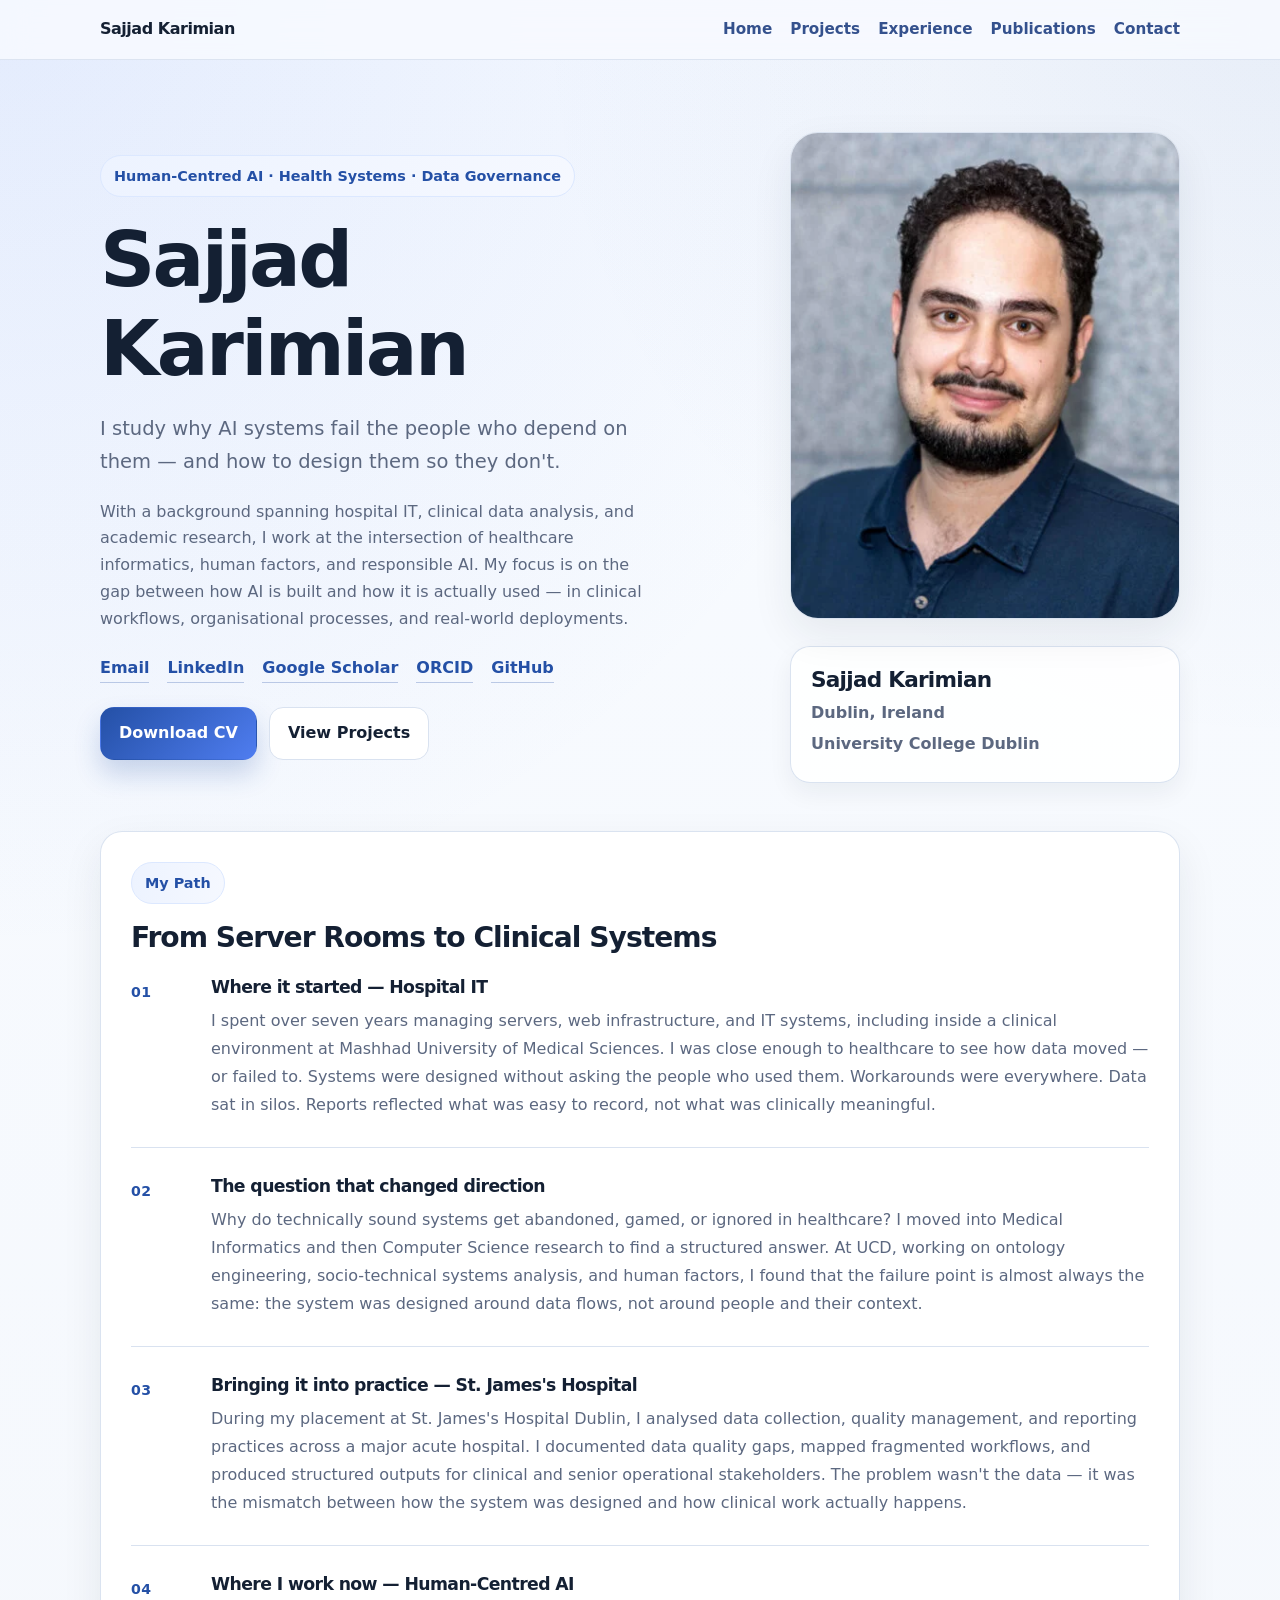
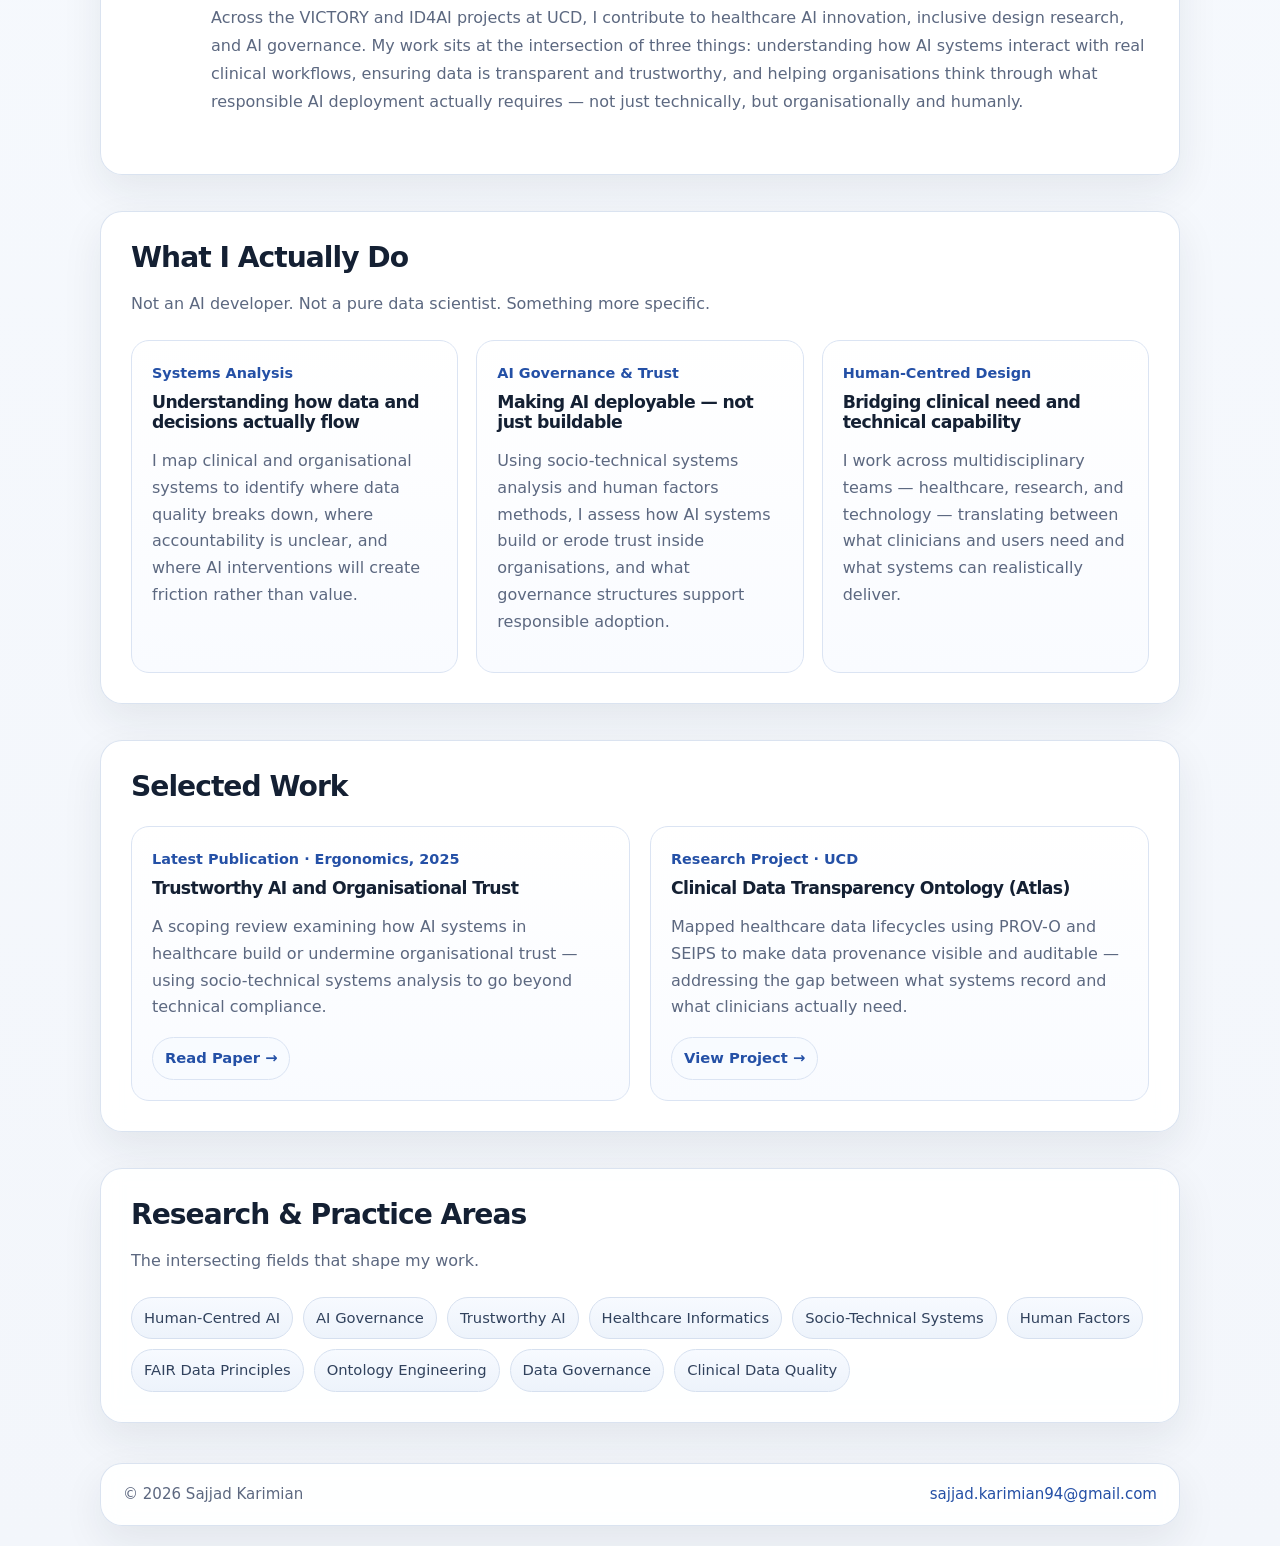
==== commit 6387b9c7: "Update index.html" ====
--- a/index.html
+++ b/index.html
@@ -4,11 +4,11 @@
   <meta charset="UTF-8" />
   <meta name="viewport" content="width=device-width, initial-scale=1.0" />
 
-  <title>Sajjad Karimian | Healthcare Data & Trustworthy AI</title>
-  <meta name="description" content="Sajjad Karimian is a healthcare data researcher working on trustworthy AI, socio-technical systems, ontology engineering, and data transparency." />
-
-  <meta property="og:title" content="Sajjad Karimian | Healthcare Data & Trustworthy AI">
-  <meta property="og:description" content="Healthcare data researcher working on trustworthy AI, data transparency, and socio-technical systems.">
+  <title>Sajjad Karimian | Human-Centred AI & Health Systems</title>
+  <meta name="description" content="Sajjad Karimian bridges healthcare systems, human factors, and AI governance — helping organisations design and deploy AI that actually works for the people using it." />
+
+  <meta property="og:title" content="Sajjad Karimian | Human-Centred AI & Health Systems">
+  <meta property="og:description" content="Bridging healthcare systems, human factors, and AI governance.">
   <meta property="og:image" content="https://sjka.site/images/og-image.png">
   <meta property="og:url" content="https://sjka.site">
   <meta property="og:type" content="website">
@@ -16,7 +16,6 @@
   <meta name="theme-color" content="#2450a6">
   <link rel="icon" type="image/x-icon" href="/favicon.ico">
   <link rel="apple-touch-icon" sizes="180x180" href="/apple-touch-icon.png">
-
   <link rel="stylesheet" href="styles/main.css">
 </head>
 
@@ -39,19 +38,16 @@
       <div class="container home-layout">
 
         <div class="home-copy">
-          <div class="eyebrow">Healthcare Data • Trustworthy AI • Socio-Technical Systems</div>
+          <div class="eyebrow">Human-Centred AI · Health Systems · Data Governance</div>
 
           <h1>Sajjad Karimian</h1>
 
           <p class="subtitle">
-            Healthcare data researcher working on data transparency, trustworthy AI,
-            ontology engineering, and socio-technical systems in clinical environments.
+            I study why AI systems fail the people who depend on them — and how to design them so they don't.
           </p>
 
           <p class="muted">
-            I help research and healthcare teams understand how data moves across systems,
-            people, and organisations, and how those flows can be made more transparent,
-            reliable, and useful for decision-making.
+            With a background spanning hospital IT, clinical data analysis, and academic research, I work at the intersection of healthcare informatics, human factors, and responsible AI. My focus is on the gap between how AI is built and how it is actually used — in clinical workflows, organisational processes, and real-world deployments.
           </p>
 
           <div class="home-links">
@@ -64,12 +60,12 @@
 
           <div class="hero-actions">
             <a class="btn btn-primary" href="files/Sajjad_Karimian_CV.pdf" target="_blank">Download CV</a>
+            <a class="btn btn-secondary" href="projects.html">View Projects</a>
           </div>
         </div>
 
         <aside class="home-profile">
           <img class="home-photo-large" src="images/profile.jpg" alt="Sajjad Karimian">
-
           <div class="home-profile-caption">
             <h2>Sajjad Karimian</h2>
             <p>Dublin, Ireland</p>
@@ -80,45 +76,127 @@
       </div>
     </section>
 
-    <section>
-      <div class="container card section-card">
-        <div class="section-head">
-          <h2>About Me</h2>
-        </div>
-
-        <div class="grid-2 about-text">
-          <p>
-            I am a healthcare data researcher with a background in Computer Science and Medical
-            Informatics. My work focuses on improving data transparency, quality, and reliability
-            in healthcare systems where data directly shapes patient safety, reporting, and
-            decision-making.
-          </p>
-
-          <p>
-            I combine data analytics, FAIR data principles, ontology engineering, and human factors
-            methods to understand how data flows across clinical, technical, and organisational
-            boundaries. My work supports the design of more transparent, accountable, and
-            human-centred data-driven healthcare systems.
-          </p>
-        </div>
-      </div>
-    </section>
-
-    <section>
-      <div class="container card section-card">
-        <div class="section-head">
-          <h2>Research Areas</h2>
-          <p class="muted">The main areas that shape my research and applied work.</p>
-        </div>
-
+    <!-- My Story -->
+    <section>
+      <div class="container card section-card">
+        <div class="section-head">
+          <div class="eyebrow">My Path</div>
+          <h2>From Server Rooms to Clinical Systems</h2>
+        </div>
+
+        <div class="story-layout">
+          <div class="story-step">
+            <div class="story-marker">01</div>
+            <div class="story-body">
+              <h3>Where it started — Hospital IT</h3>
+              <p>I spent over seven years managing servers, web infrastructure, and IT systems, including inside a clinical environment at Mashhad University of Medical Sciences. I was close enough to healthcare to see how data moved — or failed to. Systems were designed without asking the people who used them. Workarounds were everywhere. Data sat in silos. Reports reflected what was easy to record, not what was clinically meaningful.</p>
+            </div>
+          </div>
+
+          <div class="story-step">
+            <div class="story-marker">02</div>
+            <div class="story-body">
+              <h3>The question that changed direction</h3>
+              <p>Why do technically sound systems get abandoned, gamed, or ignored in healthcare? I moved into Medical Informatics and then Computer Science research to find a structured answer. At UCD, working on ontology engineering, socio-technical systems analysis, and human factors, I found that the failure point is almost always the same: the system was designed around data flows, not around people and their context.</p>
+            </div>
+          </div>
+
+          <div class="story-step">
+            <div class="story-marker">03</div>
+            <div class="story-body">
+              <h3>Bringing it into practice — St. James's Hospital</h3>
+              <p>During my placement at St. James's Hospital Dublin, I analysed data collection, quality management, and reporting practices across a major acute hospital. I documented data quality gaps, mapped fragmented workflows, and produced structured outputs for clinical and senior operational stakeholders. The problem wasn't the data — it was the mismatch between how the system was designed and how clinical work actually happens.</p>
+            </div>
+          </div>
+
+          <div class="story-step">
+            <div class="story-marker">04</div>
+            <div class="story-body">
+              <h3>Where I work now — Human-Centred AI</h3>
+              <p>Across the VICTORY and ID4AI projects at UCD, I contribute to healthcare AI innovation, inclusive design research, and AI governance. My work sits at the intersection of three things: understanding how AI systems interact with real clinical workflows, ensuring data is transparent and trustworthy, and helping organisations think through what responsible AI deployment actually requires — not just technically, but organisationally and humanly.</p>
+            </div>
+          </div>
+        </div>
+      </div>
+    </section>
+
+    <!-- What I Do -->
+    <section>
+      <div class="container card section-card">
+        <div class="section-head">
+          <h2>What I Actually Do</h2>
+          <p class="muted">Not an AI developer. Not a pure data scientist. Something more specific.</p>
+        </div>
+
+        <div class="grid-3">
+          <div class="item">
+            <div class="kicker">Systems Analysis</div>
+            <h3>Understanding how data and decisions actually flow</h3>
+            <p class="muted">I map clinical and organisational systems to identify where data quality breaks down, where accountability is unclear, and where AI interventions will create friction rather than value.</p>
+          </div>
+
+          <div class="item">
+            <div class="kicker">AI Governance & Trust</div>
+            <h3>Making AI deployable — not just buildable</h3>
+            <p class="muted">Using socio-technical systems analysis and human factors methods, I assess how AI systems build or erode trust inside organisations, and what governance structures support responsible adoption.</p>
+          </div>
+
+          <div class="item">
+            <div class="kicker">Human-Centred Design</div>
+            <h3>Bridging clinical need and technical capability</h3>
+            <p class="muted">I work across multidisciplinary teams — healthcare, research, and technology — translating between what clinicians and users need and what systems can realistically deliver.</p>
+          </div>
+        </div>
+      </div>
+    </section>
+
+    <!-- Featured Work -->
+    <section>
+      <div class="container card section-card">
+        <div class="section-head">
+          <h2>Selected Work</h2>
+        </div>
+
+        <div class="grid-2">
+          <div class="item">
+            <div class="kicker">Latest Publication · Ergonomics, 2025</div>
+            <h3><a href="https://doi.org/10.1080/00140139.2025.2512426" target="_blank" style="color:var(--text)">Trustworthy AI and Organisational Trust</a></h3>
+            <p class="muted">A scoping review examining how AI systems in healthcare build or undermine organisational trust — using socio-technical systems analysis to go beyond technical compliance.</p>
+            <div class="project-links" style="margin-top:14px">
+              <a href="https://doi.org/10.1080/00140139.2025.2512426" target="_blank">Read Paper →</a>
+            </div>
+          </div>
+
+          <div class="item">
+            <div class="kicker">Research Project · UCD</div>
+            <h3>Clinical Data Transparency Ontology (Atlas)</h3>
+            <p class="muted">Mapped healthcare data lifecycles using PROV-O and SEIPS to make data provenance visible and auditable — addressing the gap between what systems record and what clinicians actually need.</p>
+            <div class="project-links" style="margin-top:14px">
+              <a href="projects.html">View Project →</a>
+            </div>
+          </div>
+        </div>
+      </div>
+    </section>
+
+    <!-- Research Areas -->
+    <section>
+      <div class="container card section-card">
+        <div class="section-head">
+          <h2>Research & Practice Areas</h2>
+          <p class="muted">The intersecting fields that shape my work.</p>
+        </div>
         <div class="tags">
-          <span class="tag">Healthcare Data</span>
+          <span class="tag">Human-Centred AI</span>
+          <span class="tag">AI Governance</span>
           <span class="tag">Trustworthy AI</span>
+          <span class="tag">Healthcare Informatics</span>
+          <span class="tag">Socio-Technical Systems</span>
+          <span class="tag">Human Factors</span>
           <span class="tag">FAIR Data Principles</span>
           <span class="tag">Ontology Engineering</span>
           <span class="tag">Data Governance</span>
-          <span class="tag">Human Factors</span>
-          <span class="tag">Socio-Technical Systems</span>
+          <span class="tag">Clinical Data Quality</span>
         </div>
       </div>
     </section>
@@ -130,5 +208,52 @@
       <div><a href="mailto:sajjad.karimian94@gmail.com">sajjad.karimian94@gmail.com</a></div>
     </div>
   </footer>
+
+  <style>
+    .story-layout {
+      display: flex;
+      flex-direction: column;
+      gap: 0;
+    }
+
+    .story-step {
+      display: grid;
+      grid-template-columns: 56px 1fr;
+      gap: 24px;
+      padding: 28px 0;
+      border-top: 1px solid var(--line);
+    }
+
+    .story-step:first-child {
+      border-top: none;
+      padding-top: 0;
+    }
+
+    .story-marker {
+      font-size: 0.88rem;
+      font-weight: 900;
+      color: var(--accent);
+      letter-spacing: 0.04em;
+      padding-top: 4px;
+    }
+
+    .story-body h3 {
+      font-size: 1.08rem;
+      margin-bottom: 10px;
+    }
+
+    .story-body p {
+      margin: 0;
+      color: var(--muted);
+      line-height: 1.75;
+    }
+
+    @media (max-width: 640px) {
+      .story-step {
+        grid-template-columns: 1fr;
+        gap: 10px;
+      }
+    }
+  </style>
 </body>
 </html>
--- a/styles/main.css
+++ b/styles/main.css
@@ -51,6 +51,8 @@
   margin: 0 auto;
 }
 
+/* Navigation */
+
 .nav {
   position: sticky;
   top: 0;
@@ -86,6 +88,12 @@
   font-weight: 650;
 }
 
+.nav-links a:hover {
+  color: var(--accent);
+}
+
+/* Base layout */
+
 .card {
   background: var(--surface);
   border: 1px solid rgba(217, 226, 240, 0.95);
@@ -94,43 +102,53 @@
   backdrop-filter: blur(10px);
 }
 
+section {
+  padding: 14px 0 22px;
+}
+
 .hero {
   padding: 54px 0 26px;
 }
 
-.hero-card {
-  padding: 42px;
-}
-
-.hero-profile {
+.section-card {
+  padding: 30px;
+}
+
+.section-head {
+  margin-bottom: 22px;
+}
+
+.grid-2 {
   display: grid;
-  grid-template-columns: 190px 1fr;
-  gap: 34px;
-  align-items: center;
-}
-
-.profile-photo {
-  width: 190px;
-  height: 190px;
-  border-radius: 28px;
-  object-fit: cover;
-  border: 1px solid var(--line);
+  grid-template-columns: repeat(2, minmax(0, 1fr));
+  gap: 20px;
+}
+
+.grid-3 {
+  display: grid;
+  grid-template-columns: repeat(3, minmax(0, 1fr));
+  gap: 18px;
+}
+
+.item {
+  padding: 20px;
+  border: 1px solid #dbe4f3;
+  border-radius: 18px;
+  background: linear-gradient(180deg, #fff 0%, #f9fbff 100%);
+  transition: transform 0.18s ease, box-shadow 0.18s ease, border-color 0.18s ease;
+}
+
+.item:hover {
+  transform: translateY(-3px);
   box-shadow: var(--shadow-soft);
-}
-
-.eyebrow {
-  display: inline-flex;
-  padding: 8px 13px;
-  border-radius: 999px;
-  background: linear-gradient(90deg, #edf3ff, #f5f8ff);
-  color: var(--accent);
-  border: 1px solid #dce8ff;
-  font-weight: 800;
-  font-size: 0.9rem;
-  margin-bottom: 18px;
-}
-
-h1, h2, h3 {
+  border-color: #c8d8f0;
+}
+
+/* Typography */
+
+h1,
+h2,
+h3 {
   margin: 0 0 12px;
   line-height: 1.16;
   letter-spacing: -0.035em;
@@ -154,6 +172,28 @@
   max-width: 68ch;
   margin-bottom: 20px;
 }
+
+.muted {
+  color: var(--muted);
+}
+
+.kicker {
+  color: var(--accent);
+  font-weight: 800;
+  font-size: 0.9rem;
+  margin-bottom: 7px;
+}
+
+.list {
+  margin: 10px 0 0;
+  padding-left: 18px;
+}
+
+.list li {
+  margin-bottom: 6px;
+}
+
+/* Buttons */
 
 .hero-actions {
   display: flex;
@@ -170,7 +210,7 @@
   border-radius: 14px;
   font-weight: 800;
   border: 1px solid var(--line);
-  transition: transform 0.18s ease, box-shadow 0.18s ease;
+  transition: transform 0.18s ease, box-shadow 0.18s ease, border-color 0.18s ease;
 }
 
 .btn:hover {
@@ -190,57 +230,23 @@
   color: var(--text);
 }
 
-section {
-  padding: 14px 0 22px;
-}
-
-.section-card {
-  padding: 30px;
-}
-
-.section-head {
-  margin-bottom: 22px;
-}
-
-.grid-2 {
-  display: grid;
-  grid-template-columns: repeat(2, minmax(0, 1fr));
-  gap: 20px;
-}
-
-.grid-3 {
-  display: grid;
-  grid-template-columns: repeat(3, minmax(0, 1fr));
-  gap: 18px;
-}
-
-.item {
-  padding: 20px;
-  border: 1px solid #dbe4f3;
-  border-radius: 18px;
-  background: linear-gradient(180deg, #fff 0%, #f9fbff 100%);
-  transition: transform 0.18s ease, box-shadow 0.18s ease;
-}
-
-.item:hover {
-  transform: translateY(-2px);
+.btn-secondary:hover {
+  border-color: #c8d8f0;
   box-shadow: var(--shadow-soft);
 }
 
-.kicker {
-  color: var(--accent);
+/* Labels and tags */
+
+.eyebrow {
+  display: inline-flex;
+  padding: 8px 13px;
+  border-radius: 999px;
+  background: linear-gradient(90deg, #edf3ff, #f5f8ff);
+  color: var(--accent);
+  border: 1px solid #dce8ff;
   font-weight: 800;
   font-size: 0.9rem;
-  margin-bottom: 7px;
-}
-
-.muted {
-  color: var(--muted);
-}
-
-.list {
-  margin: 10px 0 0;
-  padding-left: 18px;
+  margin-bottom: 18px;
 }
 
 .tags {
@@ -256,7 +262,142 @@
   border: 1px solid #d6e0ef;
   font-size: 0.92rem;
   color: #31425d;
-}
+  transition: all 0.18s ease;
+}
+
+.tag:hover {
+  background: var(--accent);
+  color: #fff;
+  border-color: var(--accent);
+  transform: translateY(-2px);
+  box-shadow: var(--shadow-soft);
+}
+
+/* Homepage */
+
+.home-hero {
+  padding: 72px 0 34px;
+}
+
+.home-layout {
+  display: grid;
+  grid-template-columns: 1.08fr 0.92fr;
+  gap: 56px;
+  align-items: center;
+}
+
+.home-copy {
+  max-width: 620px;
+}
+
+.home-copy h1 {
+  font-size: clamp(3rem, 6vw, 5.6rem);
+  margin-bottom: 18px;
+}
+
+.home-copy .subtitle {
+  font-size: 1.22rem;
+  max-width: 58ch;
+}
+
+.home-links {
+  display: flex;
+  flex-wrap: wrap;
+  gap: 10px 18px;
+  margin-top: 22px;
+}
+
+.home-links a {
+  font-weight: 750;
+  color: var(--accent);
+  border-bottom: 1px solid rgba(36, 80, 166, 0.28);
+}
+
+.home-links a:hover {
+  border-bottom-color: var(--accent);
+}
+
+.home-profile {
+  justify-self: end;
+  width: min(100%, 390px);
+}
+
+.home-photo-large {
+  width: 100%;
+  aspect-ratio: 4 / 5;
+  object-fit: cover;
+  object-position: center top;
+  border-radius: 28px;
+  border: 1px solid var(--line);
+  box-shadow: var(--shadow);
+  background: #fff;
+}
+
+.home-profile-caption {
+  margin-top: 18px;
+  padding: 20px;
+  border-radius: 20px;
+  background: rgba(255, 255, 255, 0.86);
+  border: 1px solid rgba(217, 226, 240, 0.95);
+  box-shadow: 0 10px 24px rgba(20, 32, 51, 0.06);
+}
+
+.home-profile-caption h2 {
+  font-size: 1.35rem;
+  margin-bottom: 8px;
+}
+
+.home-profile-caption p {
+  margin: 4px 0;
+  color: var(--muted);
+  font-weight: 600;
+}
+
+.about-text p {
+  margin-top: 0;
+}
+
+/* Projects */
+
+.project-card {
+  display: flex;
+  flex-direction: column;
+}
+
+.project-card p {
+  flex: 1;
+}
+
+.project-links {
+  display: flex;
+  flex-wrap: wrap;
+  gap: 10px;
+  margin-top: 18px;
+}
+
+.project-links a {
+  display: inline-flex;
+  align-items: center;
+  padding: 8px 12px;
+  border-radius: 999px;
+  border: 1px solid #dbe4f3;
+  background: #f8fbff;
+  color: var(--accent);
+  font-size: 0.92rem;
+  font-weight: 750;
+  transition: all 0.18s ease;
+}
+
+.project-links a:hover {
+  background: var(--accent);
+  color: #fff;
+  border-color: var(--accent);
+  transform: translateY(-2px);
+  box-shadow: var(--shadow-soft);
+  text-decoration: none;
+}
+
+/* Publications */
 
 .pub {
   padding: 18px 0;
@@ -282,12 +423,15 @@
   margin-top: 4px;
 }
 
+/* Contact */
+
 .contact-form {
   display: grid;
   gap: 14px;
 }
 
-.input, textarea {
+.input,
+textarea {
   width: 100%;
   padding: 13px 14px;
   border-radius: 14px;
@@ -297,10 +441,151 @@
   background: #fff;
 }
 
+.input:focus,
+textarea:focus {
+  outline: none;
+  border-color: #7ea2f6;
+  box-shadow: 0 0 0 4px rgba(79, 125, 240, 0.1);
+}
+
 textarea {
   min-height: 150px;
   resize: vertical;
 }
+
+/* Skill meters */
+
+.skills-meter-grid {
+  display: grid;
+  grid-template-columns: repeat(2, minmax(0, 1fr));
+  gap: 18px 26px;
+}
+
+.skill-meter {
+  padding: 18px;
+  border-radius: 18px;
+  border: 1px solid #dbe4f3;
+  background: linear-gradient(180deg, #ffffff 0%, #f9fbff 100%);
+}
+
+.skill-top {
+  display: flex;
+  justify-content: space-between;
+  gap: 14px;
+  margin-bottom: 10px;
+  font-weight: 800;
+}
+
+.skill-top span:last-child {
+  color: var(--accent);
+  font-size: 0.92rem;
+}
+
+.meter {
+  height: 12px;
+  border-radius: 999px;
+  background: #e8eef8;
+  overflow: hidden;
+}
+
+.meter div {
+  height: 100%;
+  border-radius: 999px;
+  background: linear-gradient(90deg, var(--accent), var(--accent-2));
+}
+
+.skill-scale {
+  display: flex;
+  justify-content: space-between;
+  margin-top: 18px;
+  color: var(--muted);
+  font-size: 0.9rem;
+  font-weight: 700;
+}
+
+/* Certificate cards */
+
+.certificate-grid {
+  display: grid;
+  grid-template-columns: repeat(3, minmax(0, 1fr));
+  gap: 18px;
+}
+
+.certificate-card {
+  padding: 16px;
+  border: 1px solid #dbe4f3;
+  border-radius: 18px;
+  background: linear-gradient(180deg, #ffffff 0%, #f9fbff 100%);
+  cursor: pointer;
+  transition: transform 0.18s ease, box-shadow 0.18s ease, border-color 0.18s ease;
+}
+
+.certificate-card:hover {
+  transform: translateY(-3px);
+  box-shadow: var(--shadow-soft);
+  border-color: #c8d8f0;
+}
+
+.certificate-thumb {
+  aspect-ratio: 4 / 3;
+  border-radius: 14px;
+  overflow: hidden;
+  border: 1px solid #dbe4f3;
+  background: #f3f6fb;
+  margin-bottom: 14px;
+}
+
+.certificate-thumb img {
+  width: 100%;
+  height: 100%;
+  object-fit: cover;
+}
+
+.certificate-card h3 {
+  font-size: 1rem;
+  line-height: 1.35;
+  margin-bottom: 0;
+}
+
+.certificate-modal {
+  position: fixed;
+  inset: 0;
+  z-index: 9999;
+  display: none;
+  align-items: center;
+  justify-content: center;
+  padding: 28px;
+  background: rgba(10, 20, 35, 0.78);
+}
+
+.certificate-modal.active {
+  display: flex;
+}
+
+.certificate-modal img {
+  max-width: min(100%, 1100px);
+  max-height: 90vh;
+  border-radius: 16px;
+  background: #fff;
+  box-shadow: 0 30px 80px rgba(0, 0, 0, 0.35);
+}
+
+.modal-close {
+  position: fixed;
+  top: 22px;
+  right: 28px;
+  width: 44px;
+  height: 44px;
+  border: none;
+  border-radius: 50%;
+  background: #fff;
+  color: var(--text);
+  font-size: 2rem;
+  line-height: 1;
+  cursor: pointer;
+}
+
+/* Footer */
 
 .footer {
   padding: 18px 0 20px;
@@ -317,87 +602,42 @@
   align-items: center;
 }
 
-/* Training */
-.training-group + .training-group {
-  margin-top: 26px;
-}
-
-.training-group-title {
-  font-size: 0.98rem;
-  font-weight: 800;
-  color: var(--accent);
-  margin: 0 0 14px;
-}
-
-.training-grid,
-.training-grid-secondary {
-  display: grid;
-  grid-template-columns: repeat(auto-fit, minmax(260px, 1fr));
-  gap: 18px;
-}
-
-.training-card {
-  padding: 20px;
-  border: 1px solid #dbe4f3;
-  border-radius: 18px;
-  background: linear-gradient(180deg, #fff 0%, #f9fbff 100%);
-  min-height: 170px;
-  display: flex;
-  flex-direction: column;
-  gap: 14px;
-}
-
-.training-card.secondary {
-  opacity: 0.92;
-  border-style: dashed;
-}
-
-.training-icon {
-  width: 42px;
-  height: 42px;
-  border-radius: 12px;
-  display: flex;
-  align-items: center;
-  justify-content: center;
-  background: linear-gradient(180deg, #f4f7ff 0%, #edf3ff 100%);
-  border: 1px solid #dbe5f8;
-  color: var(--accent);
-}
-
-.training-icon svg {
-  width: 22px;
-  height: 22px;
-}
-
-.training-card h3 {
-  font-size: 1rem;
-  line-height: 1.42;
-  margin: 0;
-}
+/* Responsive */
 
 @media (max-width: 920px) {
-  .hero-profile, .grid-2, .grid-3 {
+  .home-layout,
+  .grid-2,
+  .grid-3 {
     grid-template-columns: 1fr;
   }
 
-  .hero-card, .section-card {
+  .section-card {
     padding: 24px;
   }
 
-  .profile-photo {
-    width: 150px;
-    height: 150px;
+  .home-layout {
+    gap: 32px;
+  }
+
+  .home-profile {
+    justify-self: start;
+    width: min(100%, 320px);
+    order: -1;
+  }
+
+  .home-copy h1 {
+    font-size: clamp(2.7rem, 11vw, 4rem);
+  }
+
+  .skills-meter-grid,
+  .certificate-grid {
+    grid-template-columns: repeat(2, minmax(0, 1fr));
   }
 
   .footer-card {
     flex-direction: column;
     align-items: flex-start;
   }
-
-  .training-grid,
-  .training-grid-secondary {
-    grid-template-columns: repeat(2, 1fr);
-  }
 }
 
 @media (max-width: 640px) {
@@ -414,6 +654,22 @@
     padding-top: 30px;
   }
 
+  .home-hero {
+    padding: 36px 0 20px;
+  }
+
+  .home-profile {
+    width: 100%;
+  }
+
+  .home-photo-large {
+    aspect-ratio: 1 / 1;
+  }
+
+  .home-links {
+    gap: 10px 14px;
+  }
+
   .subtitle {
     font-size: 1rem;
   }
@@ -426,64 +682,12 @@
     display: grid;
   }
 
-  .training-grid,
-  .training-grid-secondary {
+  .skills-meter-grid,
+  .certificate-grid {
     grid-template-columns: 1fr;
   }
-}
-.clean-home {
-  max-width: 900px;
-  margin: 0 auto;
-  padding: 42px;
-}
-
-.home-photo-wrap {
-  display: flex;
-  justify-content: center;
-  margin-bottom: 28px;
-}
-
-.home-photo {
-  width: 220px;
-  height: 220px;
-  border-radius: 28px;
-  object-fit: cover;
-  border: 1px solid var(--line);
-  box-shadow: var(--shadow-soft);
-}
-
-.home-intro {
-  text-align: center;
-}
-
-.home-intro .subtitle {
-  margin-left: auto;
-  margin-right: auto;
-}
-
-.single-action {
-  justify-content: center;
-}
-
-.about-text p {
-  margin-top: 0;
-}
-
-@media (max-width: 640px) {
-  .clean-home {
-    padding: 24px;
-  }
-
-  .home-photo {
-    width: 170px;
-    height: 170px;
-  }
-
-  .home-intro {
-    text-align: left;
-  }
-
-  .single-action {
-    justify-content: stretch;
-  }
-}
+
+  .skill-scale {
+    font-size: 0.78rem;
+  }
+}
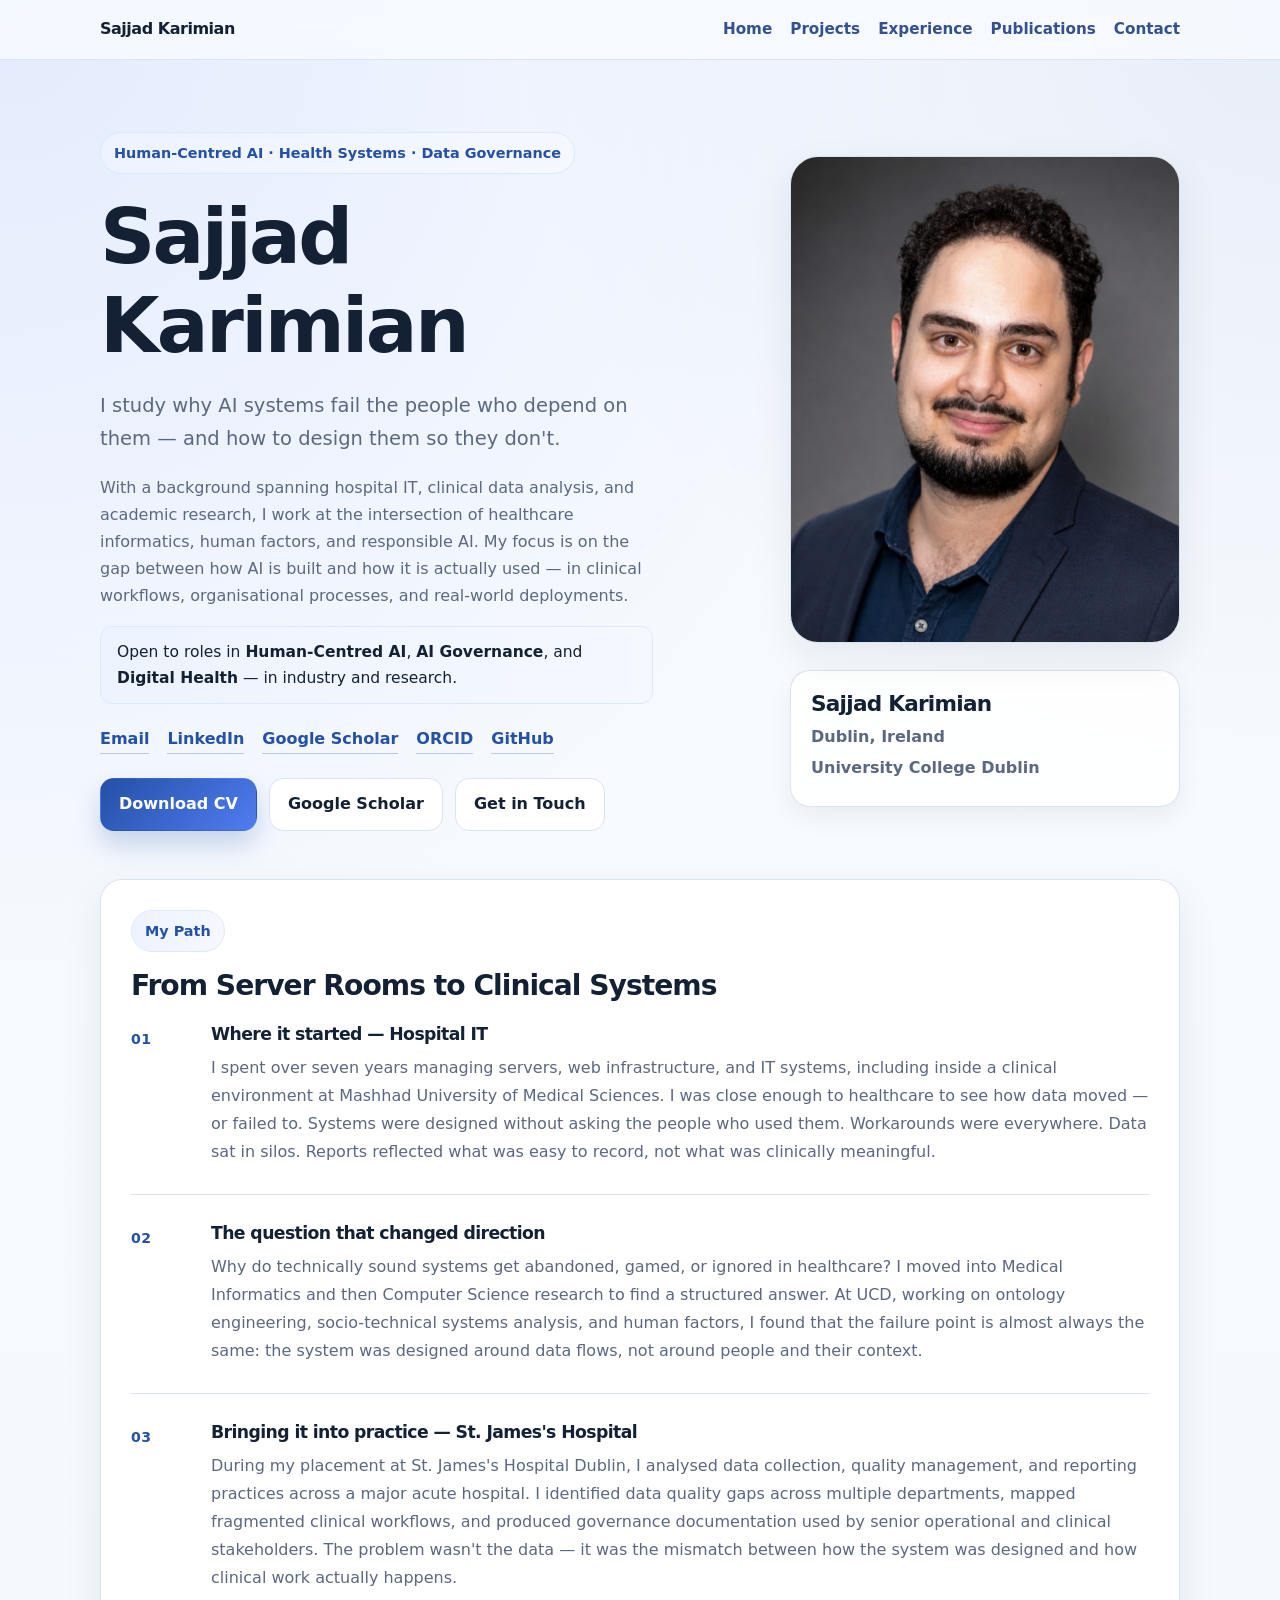
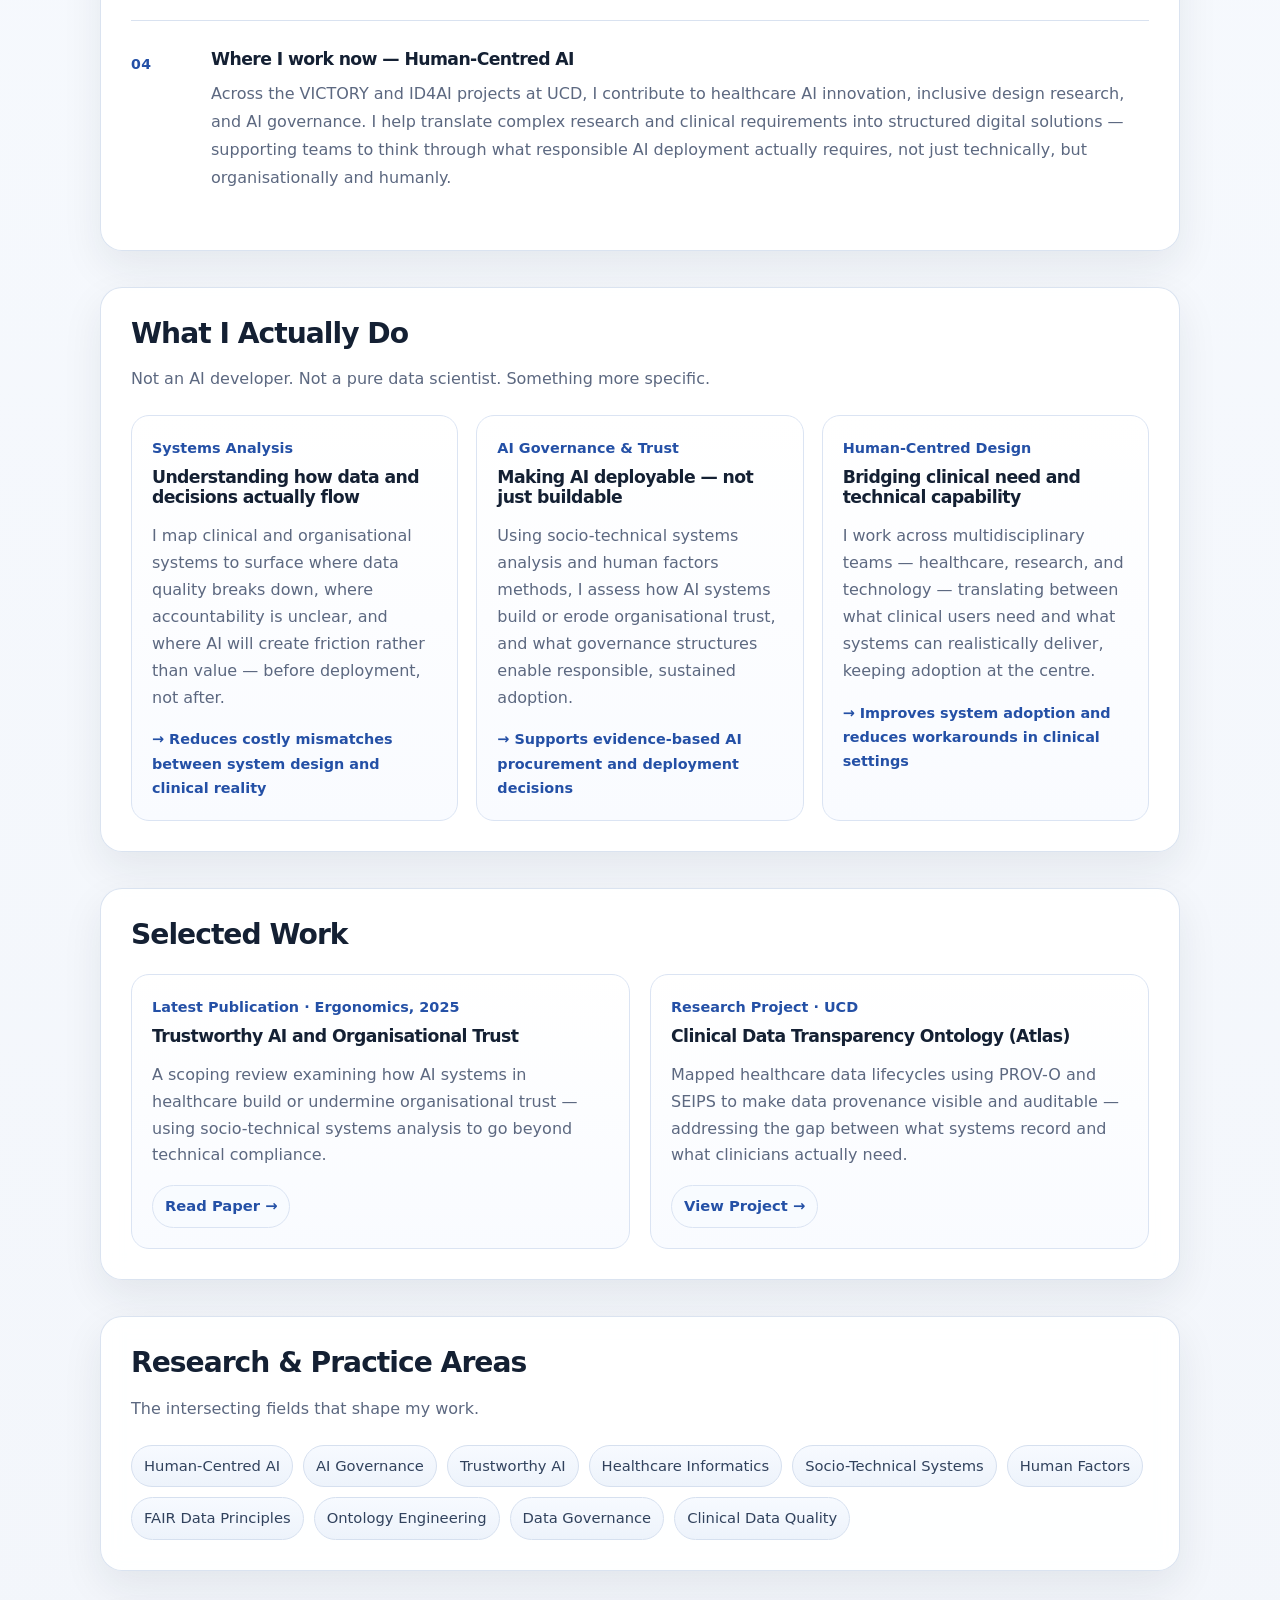
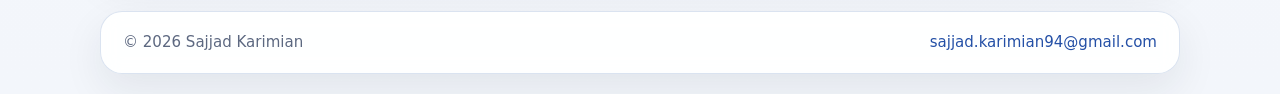
==== commit f8bfcc81: "Update index.html" ====
--- a/index.html
+++ b/index.html
@@ -50,6 +50,10 @@
             With a background spanning hospital IT, clinical data analysis, and academic research, I work at the intersection of healthcare informatics, human factors, and responsible AI. My focus is on the gap between how AI is built and how it is actually used — in clinical workflows, organisational processes, and real-world deployments.
           </p>
 
+          <p class="availability-note">
+            Open to roles in <strong>Human-Centred AI</strong>, <strong>AI Governance</strong>, and <strong>Digital Health</strong> — in industry and research.
+          </p>
+
           <div class="home-links">
             <a href="mailto:sajjad.karimian94@gmail.com">Email</a>
             <a href="https://tinyurl.com/sajjadkarimian" target="_blank">LinkedIn</a>
@@ -60,7 +64,8 @@
 
           <div class="hero-actions">
             <a class="btn btn-primary" href="files/Sajjad_Karimian_CV.pdf" target="_blank">Download CV</a>
-            <a class="btn btn-secondary" href="projects.html">View Projects</a>
+            <a class="btn btn-secondary" href="https://tinyurl.com/sajjadgoogle" target="_blank">Google Scholar</a>
+            <a class="btn btn-secondary" href="contact.html">Get in Touch</a>
           </div>
         </div>
 
@@ -105,7 +110,7 @@
             <div class="story-marker">03</div>
             <div class="story-body">
               <h3>Bringing it into practice — St. James's Hospital</h3>
-              <p>During my placement at St. James's Hospital Dublin, I analysed data collection, quality management, and reporting practices across a major acute hospital. I documented data quality gaps, mapped fragmented workflows, and produced structured outputs for clinical and senior operational stakeholders. The problem wasn't the data — it was the mismatch between how the system was designed and how clinical work actually happens.</p>
+              <p>During my placement at St. James's Hospital Dublin, I analysed data collection, quality management, and reporting practices across a major acute hospital. I identified data quality gaps across multiple departments, mapped fragmented clinical workflows, and produced governance documentation used by senior operational and clinical stakeholders. The problem wasn't the data — it was the mismatch between how the system was designed and how clinical work actually happens.</p>
             </div>
           </div>
 
@@ -113,7 +118,7 @@
             <div class="story-marker">04</div>
             <div class="story-body">
               <h3>Where I work now — Human-Centred AI</h3>
-              <p>Across the VICTORY and ID4AI projects at UCD, I contribute to healthcare AI innovation, inclusive design research, and AI governance. My work sits at the intersection of three things: understanding how AI systems interact with real clinical workflows, ensuring data is transparent and trustworthy, and helping organisations think through what responsible AI deployment actually requires — not just technically, but organisationally and humanly.</p>
+              <p>Across the VICTORY and ID4AI projects at UCD, I contribute to healthcare AI innovation, inclusive design research, and AI governance. I help translate complex research and clinical requirements into structured digital solutions — supporting teams to think through what responsible AI deployment actually requires, not just technically, but organisationally and humanly.</p>
             </div>
           </div>
         </div>
@@ -132,19 +137,22 @@
           <div class="item">
             <div class="kicker">Systems Analysis</div>
             <h3>Understanding how data and decisions actually flow</h3>
-            <p class="muted">I map clinical and organisational systems to identify where data quality breaks down, where accountability is unclear, and where AI interventions will create friction rather than value.</p>
+            <p class="muted">I map clinical and organisational systems to surface where data quality breaks down, where accountability is unclear, and where AI will create friction rather than value — before deployment, not after.</p>
+            <p class="outcome-line">→ Reduces costly mismatches between system design and clinical reality</p>
           </div>
 
           <div class="item">
             <div class="kicker">AI Governance & Trust</div>
             <h3>Making AI deployable — not just buildable</h3>
-            <p class="muted">Using socio-technical systems analysis and human factors methods, I assess how AI systems build or erode trust inside organisations, and what governance structures support responsible adoption.</p>
+            <p class="muted">Using socio-technical systems analysis and human factors methods, I assess how AI systems build or erode organisational trust, and what governance structures enable responsible, sustained adoption.</p>
+            <p class="outcome-line">→ Supports evidence-based AI procurement and deployment decisions</p>
           </div>
 
           <div class="item">
             <div class="kicker">Human-Centred Design</div>
             <h3>Bridging clinical need and technical capability</h3>
-            <p class="muted">I work across multidisciplinary teams — healthcare, research, and technology — translating between what clinicians and users need and what systems can realistically deliver.</p>
+            <p class="muted">I work across multidisciplinary teams — healthcare, research, and technology — translating between what clinical users need and what systems can realistically deliver, keeping adoption at the centre.</p>
+            <p class="outcome-line">→ Improves system adoption and reduces workarounds in clinical settings</p>
           </div>
         </div>
       </div>
@@ -210,6 +218,23 @@
   </footer>
 
   <style>
+    .availability-note {
+      margin: 16px 0 0;
+      padding: 12px 16px;
+      border-radius: 12px;
+      background: linear-gradient(90deg, #edf3ff, #f5f8ff);
+      border: 1px solid #dce8ff;
+      font-size: 0.97rem;
+      color: var(--text);
+    }
+
+    .outcome-line {
+      margin: 12px 0 0;
+      font-size: 0.9rem;
+      font-weight: 700;
+      color: var(--accent);
+    }
+
     .story-layout {
       display: flex;
       flex-direction: column;
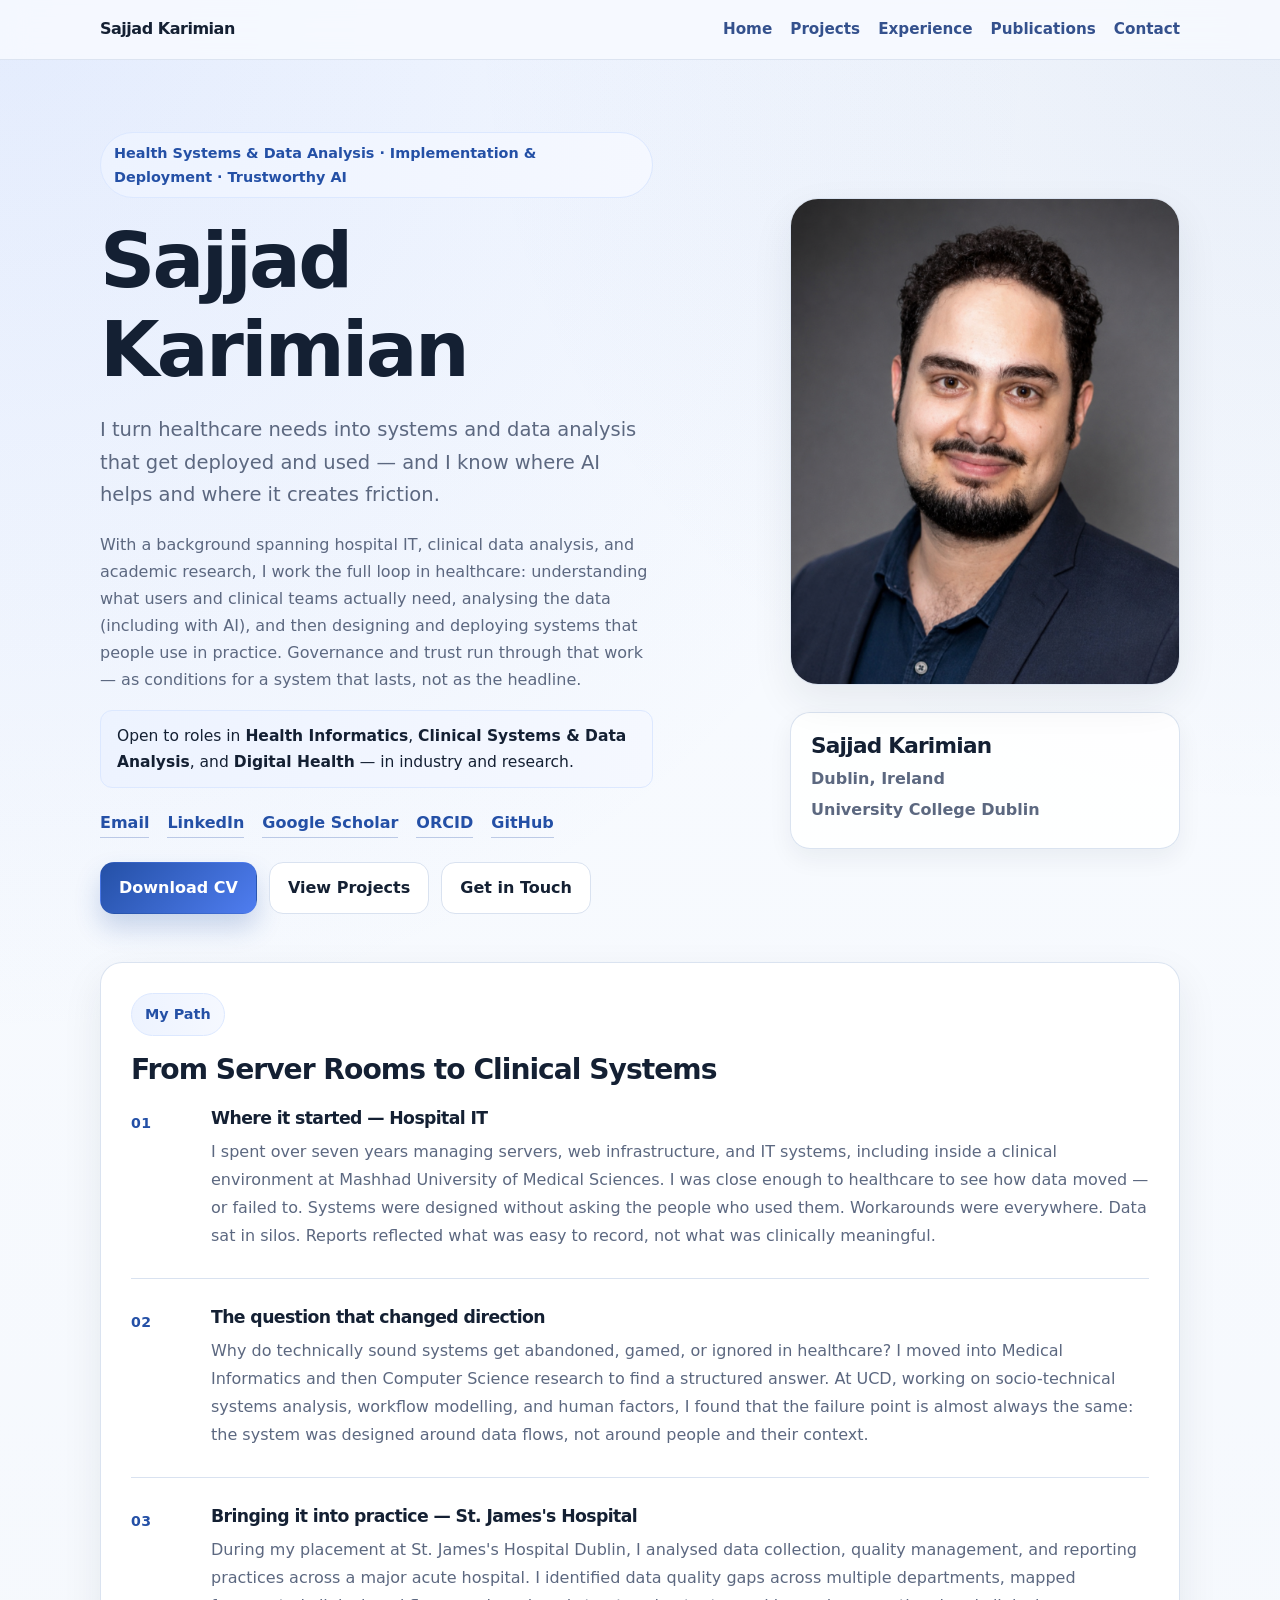
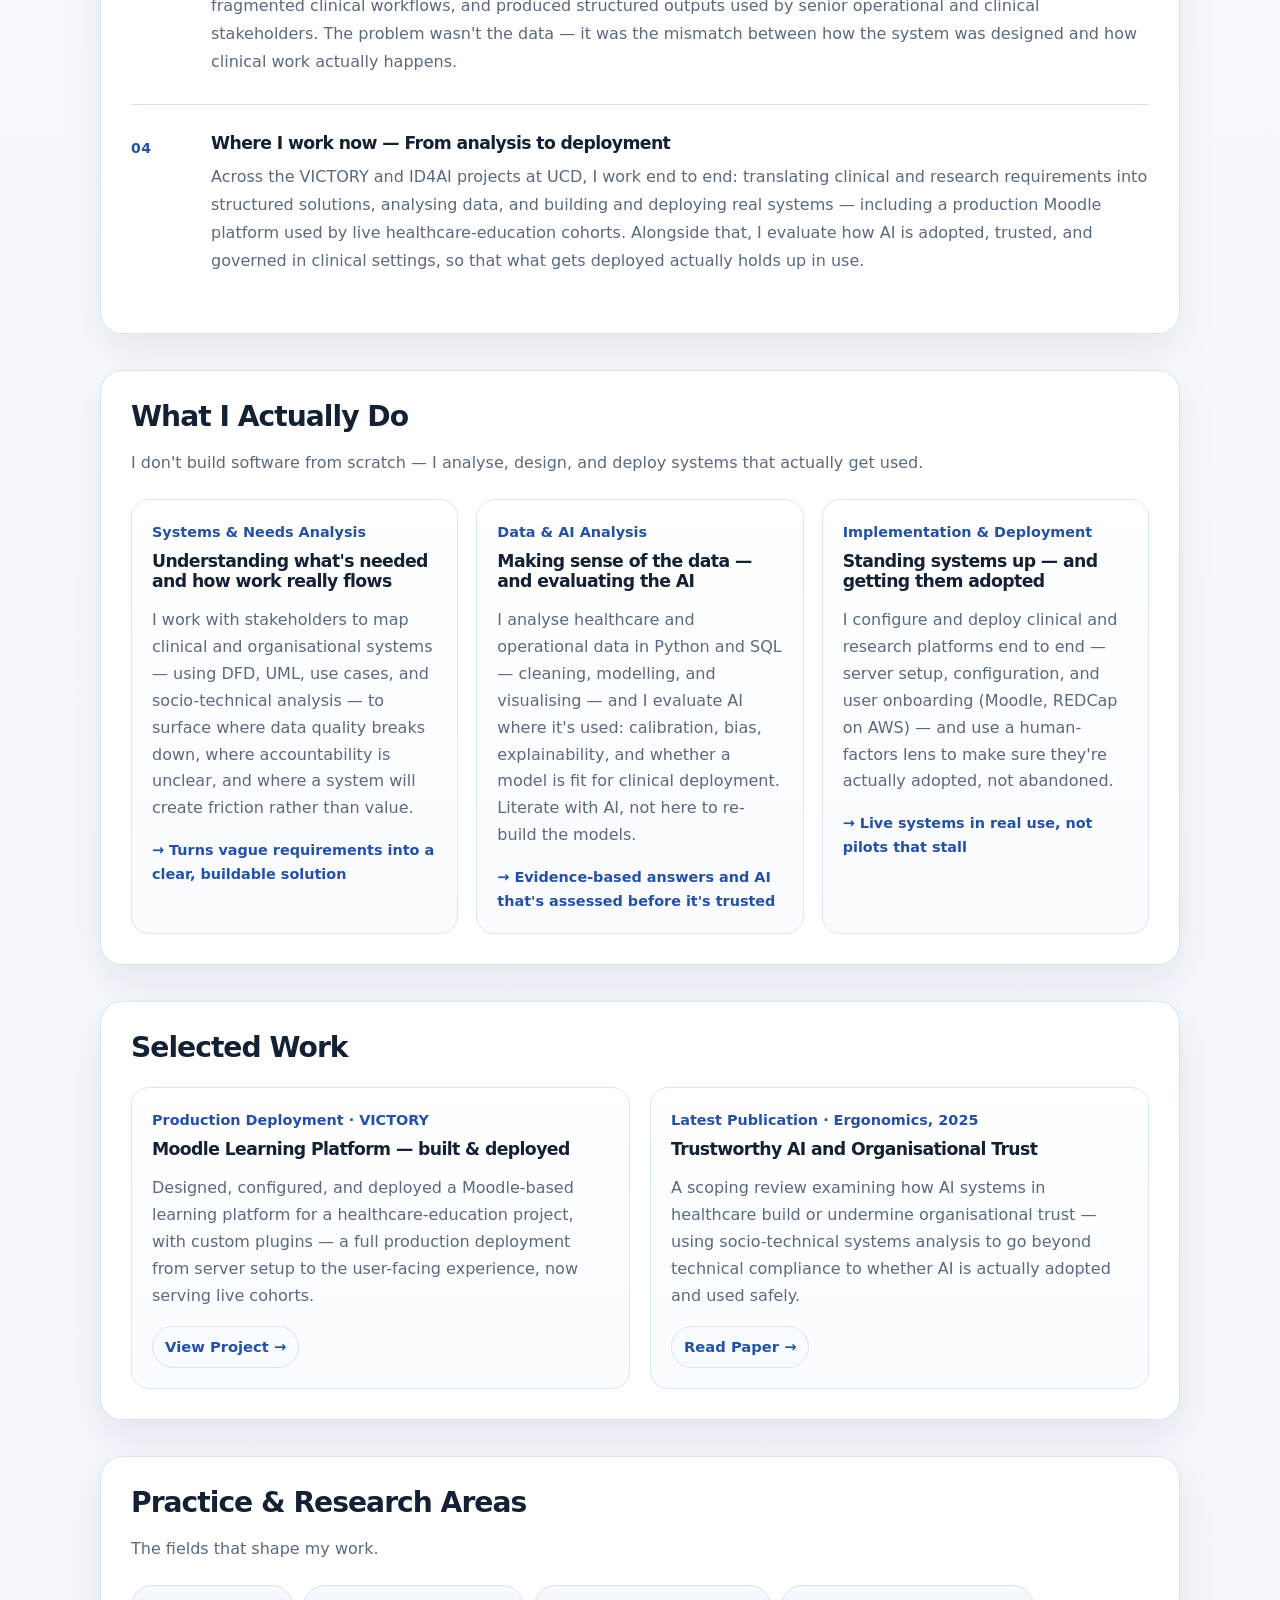
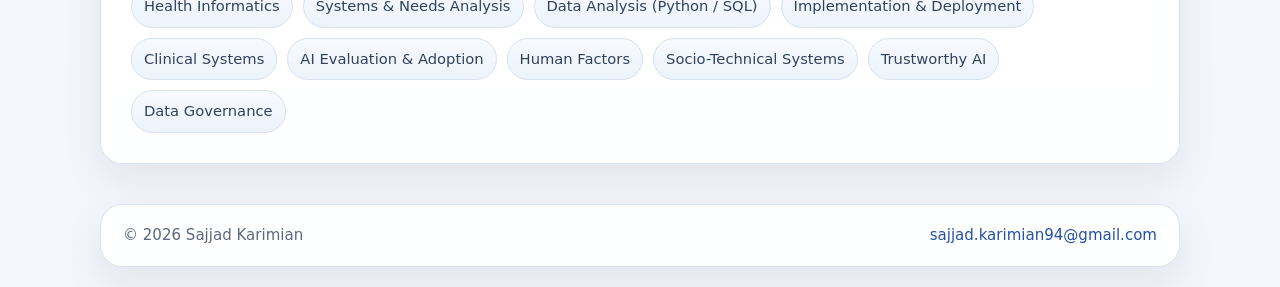
==== commit dab0e90b: "Update index.html" ====
--- a/index.html
+++ b/index.html
@@ -4,11 +4,11 @@
   <meta charset="UTF-8" />
   <meta name="viewport" content="width=device-width, initial-scale=1.0" />
 
-  <title>Sajjad Karimian | Human-Centred AI & Health Systems</title>
-  <meta name="description" content="Sajjad Karimian bridges healthcare systems, human factors, and AI governance — helping organisations design and deploy AI that actually works for the people using it." />
-
-  <meta property="og:title" content="Sajjad Karimian | Human-Centred AI & Health Systems">
-  <meta property="og:description" content="Bridging healthcare systems, human factors, and AI governance.">
+  <title>Sajjad Karimian | Healthcare Data &amp; Systems Analyst</title>
+  <meta name="description" content="Sajjad Karimian — healthcare data &amp; systems analyst. I turn clinical needs into systems and data analysis that get deployed and used, and I know where AI helps and where it creates friction." />
+
+  <meta property="og:title" content="Sajjad Karimian | Healthcare Data &amp; Systems Analyst">
+  <meta property="og:description" content="Turning healthcare needs into systems and data analysis that get deployed and used.">
   <meta property="og:image" content="https://sjka.site/images/og-image.png">
   <meta property="og:url" content="https://sjka.site">
   <meta property="og:type" content="website">
@@ -38,20 +38,20 @@
       <div class="container home-layout">
 
         <div class="home-copy">
-          <div class="eyebrow">Human-Centred AI · Health Systems · Data Governance</div>
+          <div class="eyebrow">Health Systems &amp; Data Analysis · Implementation &amp; Deployment · Trustworthy AI</div>
 
           <h1>Sajjad Karimian</h1>
 
           <p class="subtitle">
-            I study why AI systems fail the people who depend on them — and how to design them so they don't.
+            I turn healthcare needs into systems and data analysis that get deployed and used — and I know where AI helps and where it creates friction.
           </p>
 
           <p class="muted">
-            With a background spanning hospital IT, clinical data analysis, and academic research, I work at the intersection of healthcare informatics, human factors, and responsible AI. My focus is on the gap between how AI is built and how it is actually used — in clinical workflows, organisational processes, and real-world deployments.
+            With a background spanning hospital IT, clinical data analysis, and academic research, I work the full loop in healthcare: understanding what users and clinical teams actually need, analysing the data (including with AI), and then designing and deploying systems that people use in practice. Governance and trust run through that work — as conditions for a system that lasts, not as the headline.
           </p>
 
           <p class="availability-note">
-            Open to roles in <strong>Human-Centred AI</strong>, <strong>AI Governance</strong>, and <strong>Digital Health</strong> — in industry and research.
+            Open to roles in <strong>Health Informatics</strong>, <strong>Clinical Systems &amp; Data Analysis</strong>, and <strong>Digital Health</strong> — in industry and research.
           </p>
 
           <div class="home-links">
@@ -64,7 +64,7 @@
 
           <div class="hero-actions">
             <a class="btn btn-primary" href="files/Sajjad_Karimian_CV.pdf" target="_blank">Download CV</a>
-            <a class="btn btn-secondary" href="https://tinyurl.com/sajjadgoogle" target="_blank">Google Scholar</a>
+            <a class="btn btn-secondary" href="projects.html">View Projects</a>
             <a class="btn btn-secondary" href="contact.html">Get in Touch</a>
           </div>
         </div>
@@ -102,7 +102,7 @@
             <div class="story-marker">02</div>
             <div class="story-body">
               <h3>The question that changed direction</h3>
-              <p>Why do technically sound systems get abandoned, gamed, or ignored in healthcare? I moved into Medical Informatics and then Computer Science research to find a structured answer. At UCD, working on ontology engineering, socio-technical systems analysis, and human factors, I found that the failure point is almost always the same: the system was designed around data flows, not around people and their context.</p>
+              <p>Why do technically sound systems get abandoned, gamed, or ignored in healthcare? I moved into Medical Informatics and then Computer Science research to find a structured answer. At UCD, working on socio-technical systems analysis, workflow modelling, and human factors, I found that the failure point is almost always the same: the system was designed around data flows, not around people and their context.</p>
             </div>
           </div>
 
@@ -110,15 +110,15 @@
             <div class="story-marker">03</div>
             <div class="story-body">
               <h3>Bringing it into practice — St. James's Hospital</h3>
-              <p>During my placement at St. James's Hospital Dublin, I analysed data collection, quality management, and reporting practices across a major acute hospital. I identified data quality gaps across multiple departments, mapped fragmented clinical workflows, and produced governance documentation used by senior operational and clinical stakeholders. The problem wasn't the data — it was the mismatch between how the system was designed and how clinical work actually happens.</p>
+              <p>During my placement at St. James's Hospital Dublin, I analysed data collection, quality management, and reporting practices across a major acute hospital. I identified data quality gaps across multiple departments, mapped fragmented clinical workflows, and produced structured outputs used by senior operational and clinical stakeholders. The problem wasn't the data — it was the mismatch between how the system was designed and how clinical work actually happens.</p>
             </div>
           </div>
 
           <div class="story-step">
             <div class="story-marker">04</div>
             <div class="story-body">
-              <h3>Where I work now — Human-Centred AI</h3>
-              <p>Across the VICTORY and ID4AI projects at UCD, I contribute to healthcare AI innovation, inclusive design research, and AI governance. I help translate complex research and clinical requirements into structured digital solutions — supporting teams to think through what responsible AI deployment actually requires, not just technically, but organisationally and humanly.</p>
+              <h3>Where I work now — From analysis to deployment</h3>
+              <p>Across the VICTORY and ID4AI projects at UCD, I work end to end: translating clinical and research requirements into structured solutions, analysing data, and building and deploying real systems — including a production Moodle platform used by live healthcare-education cohorts. Alongside that, I evaluate how AI is adopted, trusted, and governed in clinical settings, so that what gets deployed actually holds up in use.</p>
             </div>
           </div>
         </div>
@@ -130,29 +130,29 @@
       <div class="container card section-card">
         <div class="section-head">
           <h2>What I Actually Do</h2>
-          <p class="muted">Not an AI developer. Not a pure data scientist. Something more specific.</p>
+          <p class="muted">I don't build software from scratch — I analyse, design, and deploy systems that actually get used.</p>
         </div>
 
         <div class="grid-3">
           <div class="item">
-            <div class="kicker">Systems Analysis</div>
-            <h3>Understanding how data and decisions actually flow</h3>
-            <p class="muted">I map clinical and organisational systems to surface where data quality breaks down, where accountability is unclear, and where AI will create friction rather than value — before deployment, not after.</p>
-            <p class="outcome-line">→ Reduces costly mismatches between system design and clinical reality</p>
-          </div>
-
-          <div class="item">
-            <div class="kicker">AI Governance & Trust</div>
-            <h3>Making AI deployable — not just buildable</h3>
-            <p class="muted">Using socio-technical systems analysis and human factors methods, I assess how AI systems build or erode organisational trust, and what governance structures enable responsible, sustained adoption.</p>
-            <p class="outcome-line">→ Supports evidence-based AI procurement and deployment decisions</p>
-          </div>
-
-          <div class="item">
-            <div class="kicker">Human-Centred Design</div>
-            <h3>Bridging clinical need and technical capability</h3>
-            <p class="muted">I work across multidisciplinary teams — healthcare, research, and technology — translating between what clinical users need and what systems can realistically deliver, keeping adoption at the centre.</p>
-            <p class="outcome-line">→ Improves system adoption and reduces workarounds in clinical settings</p>
+            <div class="kicker">Systems &amp; Needs Analysis</div>
+            <h3>Understanding what's needed and how work really flows</h3>
+            <p class="muted">I work with stakeholders to map clinical and organisational systems — using DFD, UML, use cases, and socio-technical analysis — to surface where data quality breaks down, where accountability is unclear, and where a system will create friction rather than value.</p>
+            <p class="outcome-line">→ Turns vague requirements into a clear, buildable solution</p>
+          </div>
+
+          <div class="item">
+            <div class="kicker">Data &amp; AI Analysis</div>
+            <h3>Making sense of the data — and evaluating the AI</h3>
+            <p class="muted">I analyse healthcare and operational data in Python and SQL — cleaning, modelling, and visualising — and I evaluate AI where it's used: calibration, bias, explainability, and whether a model is fit for clinical deployment. Literate with AI, not here to re-build the models.</p>
+            <p class="outcome-line">→ Evidence-based answers and AI that's assessed before it's trusted</p>
+          </div>
+
+          <div class="item">
+            <div class="kicker">Implementation &amp; Deployment</div>
+            <h3>Standing systems up — and getting them adopted</h3>
+            <p class="muted">I configure and deploy clinical and research platforms end to end — server setup, configuration, and user onboarding (Moodle, REDCap on AWS) — and use a human-factors lens to make sure they're actually adopted, not abandoned.</p>
+            <p class="outcome-line">→ Live systems in real use, not pilots that stall</p>
           </div>
         </div>
       </div>
@@ -166,23 +166,23 @@
         </div>
 
         <div class="grid-2">
+          <div class="item">
+            <div class="kicker">Production Deployment · VICTORY</div>
+            <h3>Moodle Learning Platform — built &amp; deployed</h3>
+            <p class="muted">Designed, configured, and deployed a Moodle-based learning platform for a healthcare-education project, with custom plugins — a full production deployment from server setup to the user-facing experience, now serving live cohorts.</p>
+            <div class="project-links" style="margin-top:14px">
+              <a href="projects.html">View Project →</a>
+            </div>
+          </div>
+
           <div class="item">
             <div class="kicker">Latest Publication · Ergonomics, 2025</div>
             <h3><a href="https://doi.org/10.1080/00140139.2025.2512426" target="_blank" style="color:var(--text)">Trustworthy AI and Organisational Trust</a></h3>
-            <p class="muted">A scoping review examining how AI systems in healthcare build or undermine organisational trust — using socio-technical systems analysis to go beyond technical compliance.</p>
+            <p class="muted">A scoping review examining how AI systems in healthcare build or undermine organisational trust — using socio-technical systems analysis to go beyond technical compliance to whether AI is actually adopted and used safely.</p>
             <div class="project-links" style="margin-top:14px">
               <a href="https://doi.org/10.1080/00140139.2025.2512426" target="_blank">Read Paper →</a>
             </div>
           </div>
-
-          <div class="item">
-            <div class="kicker">Research Project · UCD</div>
-            <h3>Clinical Data Transparency Ontology (Atlas)</h3>
-            <p class="muted">Mapped healthcare data lifecycles using PROV-O and SEIPS to make data provenance visible and auditable — addressing the gap between what systems record and what clinicians actually need.</p>
-            <div class="project-links" style="margin-top:14px">
-              <a href="projects.html">View Project →</a>
-            </div>
-          </div>
         </div>
       </div>
     </section>
@@ -191,20 +191,20 @@
     <section>
       <div class="container card section-card">
         <div class="section-head">
-          <h2>Research & Practice Areas</h2>
-          <p class="muted">The intersecting fields that shape my work.</p>
+          <h2>Practice &amp; Research Areas</h2>
+          <p class="muted">The fields that shape my work.</p>
         </div>
         <div class="tags">
-          <span class="tag">Human-Centred AI</span>
-          <span class="tag">AI Governance</span>
+          <span class="tag">Health Informatics</span>
+          <span class="tag">Systems &amp; Needs Analysis</span>
+          <span class="tag">Data Analysis (Python / SQL)</span>
+          <span class="tag">Implementation &amp; Deployment</span>
+          <span class="tag">Clinical Systems</span>
+          <span class="tag">AI Evaluation &amp; Adoption</span>
+          <span class="tag">Human Factors</span>
+          <span class="tag">Socio-Technical Systems</span>
           <span class="tag">Trustworthy AI</span>
-          <span class="tag">Healthcare Informatics</span>
-          <span class="tag">Socio-Technical Systems</span>
-          <span class="tag">Human Factors</span>
-          <span class="tag">FAIR Data Principles</span>
-          <span class="tag">Ontology Engineering</span>
           <span class="tag">Data Governance</span>
-          <span class="tag">Clinical Data Quality</span>
         </div>
       </div>
     </section>
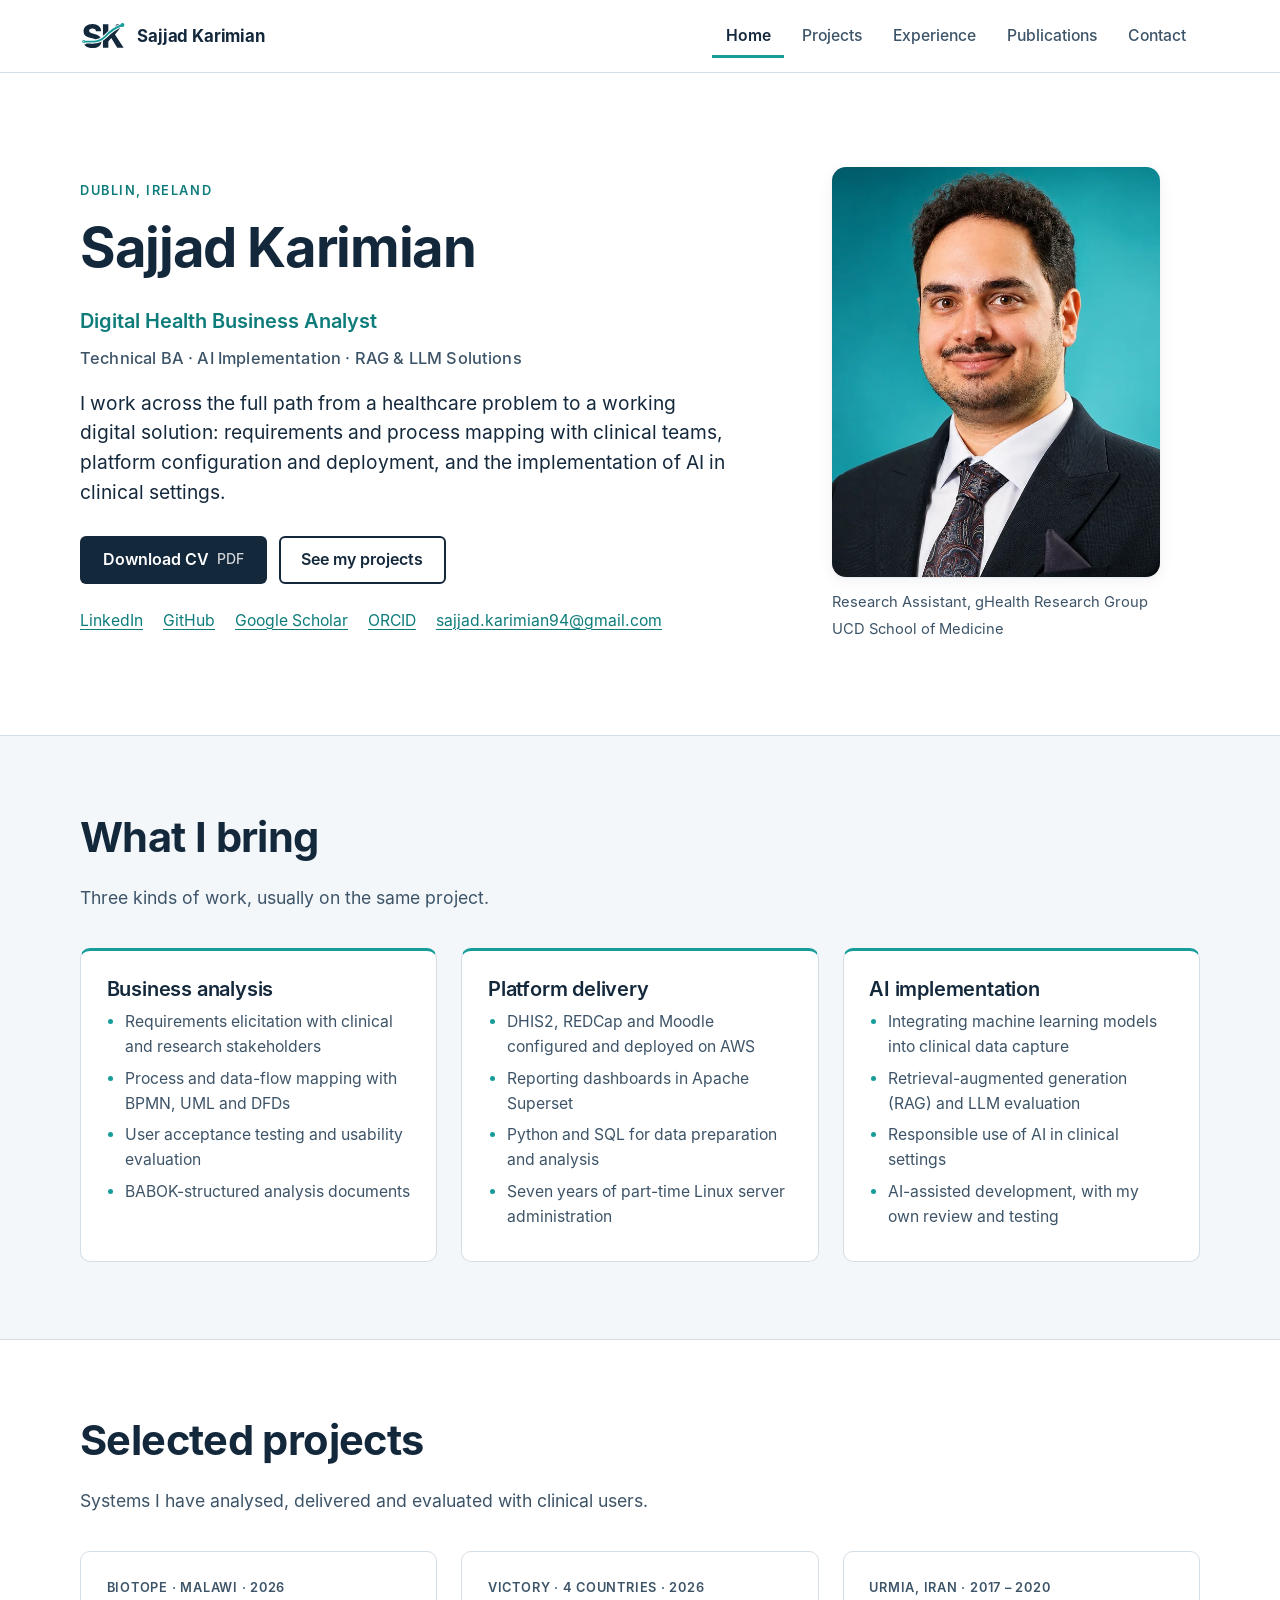
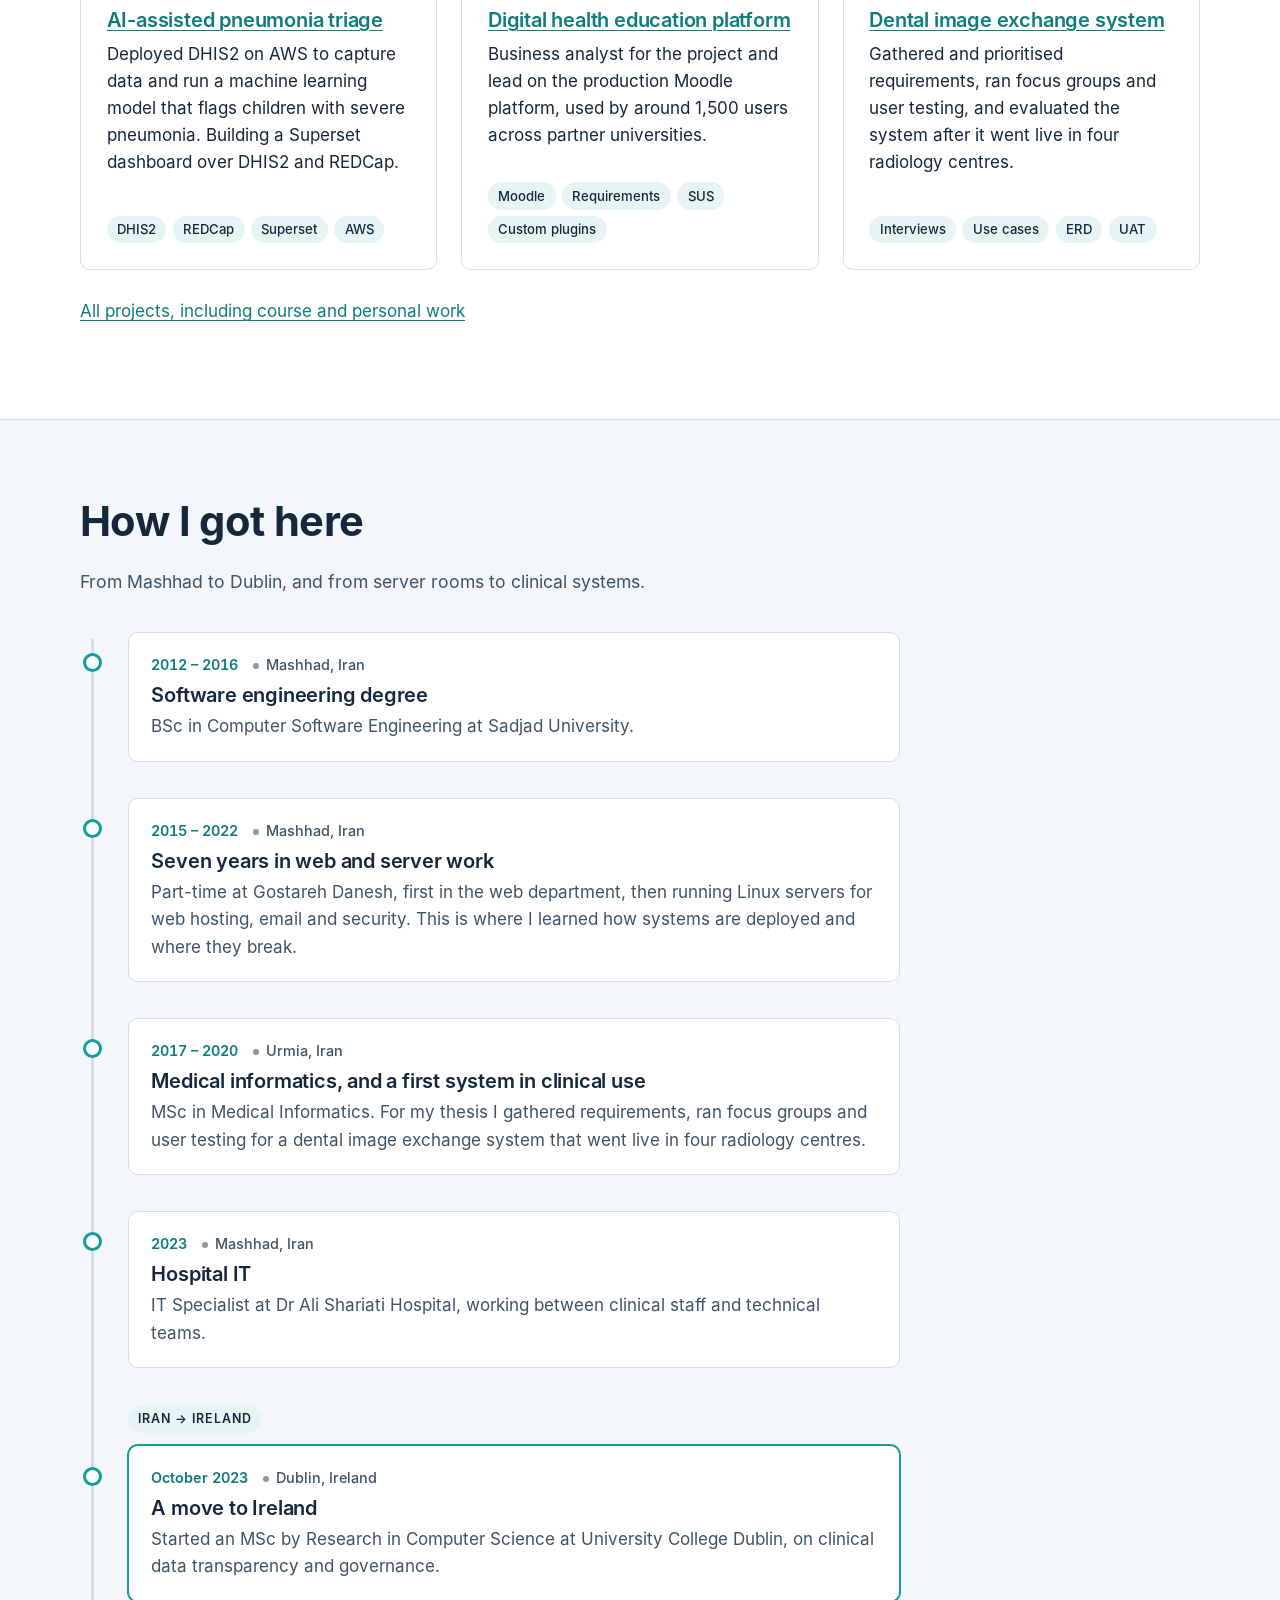
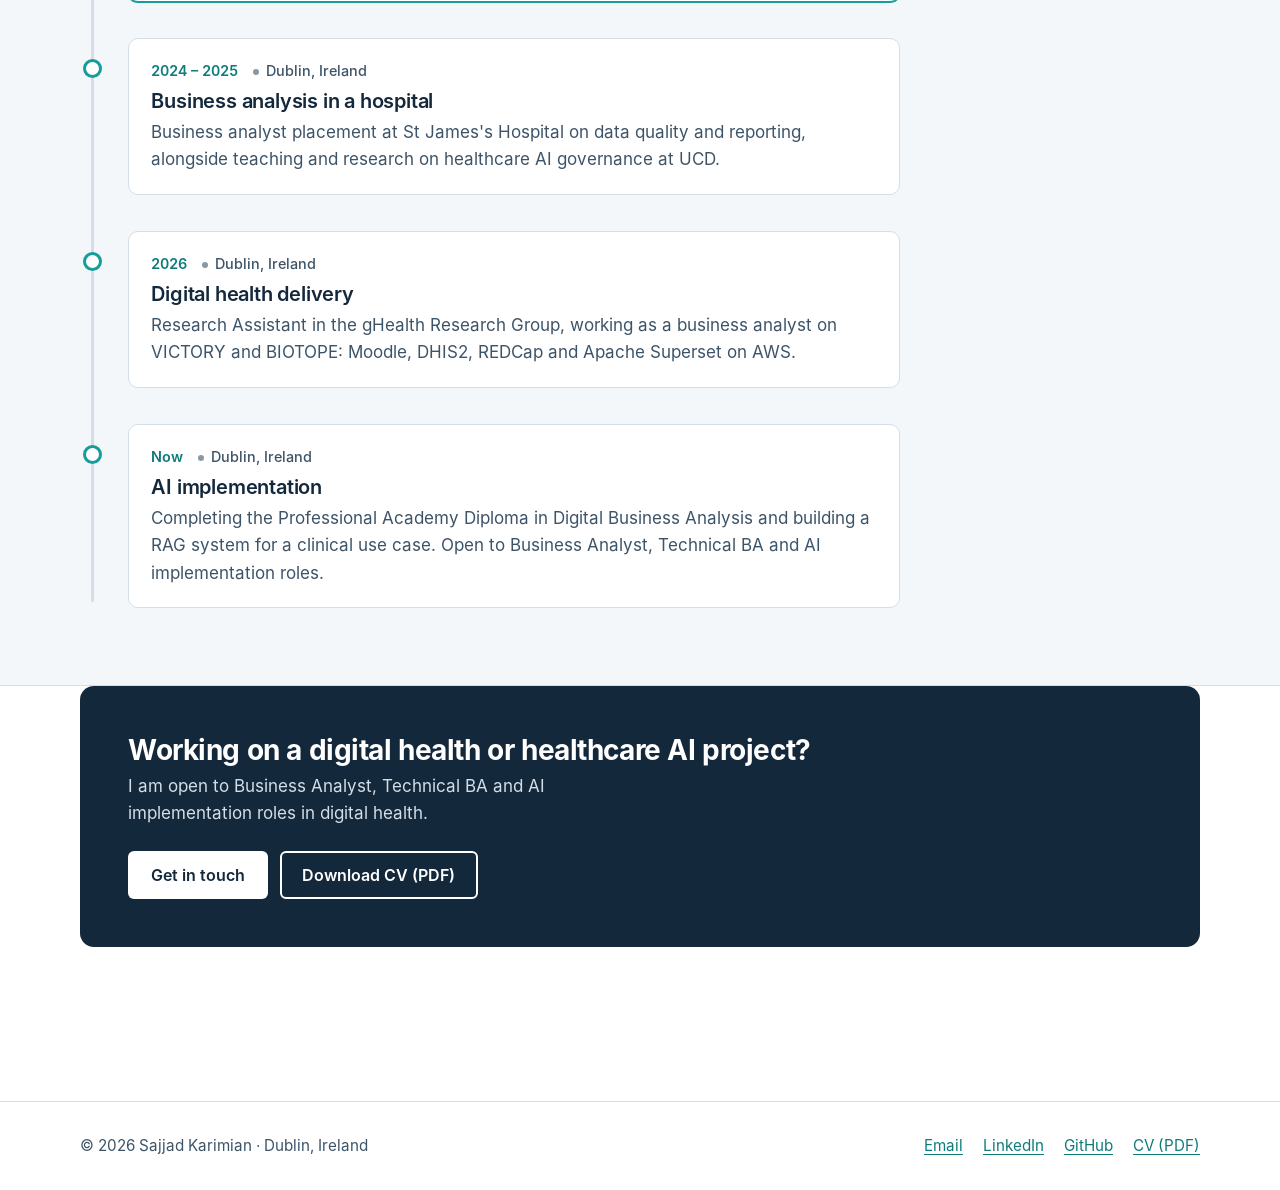
==== commit d0f57e0e: "Redesign site as a portfolio aligned with LinkedIn - New brand: SK monogram, favicon set, navy/teal " ====
--- a/index.html
+++ b/index.html
@@ -1,284 +1,286 @@
 <!DOCTYPE html>
 <html lang="en">
 <head>
-  <meta charset="UTF-8" />
-  <meta name="viewport" content="width=device-width, initial-scale=1.0" />
-
-  <title>Sajjad Karimian | Healthcare Data &amp; Systems Analyst</title>
-  <meta name="description" content="Sajjad Karimian — healthcare data &amp; systems analyst. I turn clinical needs into systems and data analysis that get deployed and used, and I know where AI helps and where it creates friction." />
-
-  <meta property="og:title" content="Sajjad Karimian | Healthcare Data &amp; Systems Analyst">
-  <meta property="og:description" content="Turning healthcare needs into systems and data analysis that get deployed and used.">
-  <meta property="og:image" content="https://sjka.site/images/og-image.png">
-  <meta property="og:url" content="https://sjka.site">
+  <meta charset="utf-8">
+  <meta name="viewport" content="width=device-width, initial-scale=1">
+  <title>Sajjad Karimian | Digital Health Business Analyst</title>
+  <meta name="description" content="Sajjad Karimian is a Digital Health Business Analyst in Dublin: requirements, platform delivery (DHIS2, REDCap, Moodle on AWS) and AI implementation in healthcare.">
+  <link rel="canonical" href="https://www.sjka.site/">
   <meta property="og:type" content="website">
-
-  <meta name="theme-color" content="#2450a6">
-  <link rel="icon" type="image/x-icon" href="/favicon.ico">
-  <link rel="apple-touch-icon" sizes="180x180" href="/apple-touch-icon.png">
+  <meta property="og:site_name" content="Sajjad Karimian">
+  <meta property="og:title" content="Sajjad Karimian | Digital Health Business Analyst">
+  <meta property="og:description" content="Sajjad Karimian is a Digital Health Business Analyst in Dublin: requirements, platform delivery (DHIS2, REDCap, Moodle on AWS) and AI implementation in healthcare.">
+  <meta property="og:url" content="https://www.sjka.site/">
+  <meta property="og:image" content="https://www.sjka.site/images/og-image.png">
+  <meta name="twitter:card" content="summary_large_image">
+  <meta name="theme-color" content="#14283C">
+  <link rel="icon" href="/favicon.ico" sizes="any">
+  <link rel="icon" href="/favicon.svg" type="image/svg+xml">
+  <link rel="apple-touch-icon" href="/apple-touch-icon.png">
+  <link rel="manifest" href="/site.webmanifest">
+  <link rel="preload" href="fonts/inter-regular.woff2" as="font" type="font/woff2" crossorigin>
+  <link rel="preload" href="fonts/inter-bold.woff2" as="font" type="font/woff2" crossorigin>
   <link rel="stylesheet" href="styles/main.css">
 </head>
-
 <body>
-  <header class="nav">
-    <div class="container nav-inner">
-      <a class="brand" href="index.html">Sajjad Karimian</a>
-      <nav class="nav-links">
-        <a href="index.html">Home</a>
-        <a href="projects.html">Projects</a>
-        <a href="experience.html">Experience</a>
-        <a href="publications.html">Publications</a>
-        <a href="contact.html">Contact</a>
+  <a class="skip-link" href="#main">Skip to main content</a>
+  <header class="site-header">
+    <div class="container header-inner">
+      <a class="brand" href="index.html" aria-label="Sajjad Karimian, home">
+        <img src="images/brand/logo-mark.svg" alt="" width="46" height="27">
+        <span>Sajjad Karimian</span>
+      </a>
+      <nav class="site-nav" aria-label="Main">
+        <ul>
+          <li><a href="index.html" aria-current="page">Home</a></li>
+          <li><a href="projects.html">Projects</a></li>
+          <li><a href="experience.html">Experience</a></li>
+          <li><a href="publications.html">Publications</a></li>
+          <li><a href="contact.html">Contact</a></li>
+        </ul>
       </nav>
     </div>
   </header>
 
-  <main>
-    <section class="home-hero">
-      <div class="container home-layout">
-
-        <div class="home-copy">
-          <div class="eyebrow">Health Systems &amp; Data Analysis · Implementation &amp; Deployment · Trustworthy AI</div>
-
-          <h1>Sajjad Karimian</h1>
-
-          <p class="subtitle">
-            I turn healthcare needs into systems and data analysis that get deployed and used — and I know where AI helps and where it creates friction.
-          </p>
-
-          <p class="muted">
-            With a background spanning hospital IT, clinical data analysis, and academic research, I work the full loop in healthcare: understanding what users and clinical teams actually need, analysing the data (including with AI), and then designing and deploying systems that people use in practice. Governance and trust run through that work — as conditions for a system that lasts, not as the headline.
-          </p>
-
-          <p class="availability-note">
-            Open to roles in <strong>Health Informatics</strong>, <strong>Clinical Systems &amp; Data Analysis</strong>, and <strong>Digital Health</strong> — in industry and research.
-          </p>
-
-          <div class="home-links">
-            <a href="mailto:sajjad.karimian94@gmail.com">Email</a>
-            <a href="https://tinyurl.com/sajjadkarimian" target="_blank">LinkedIn</a>
-            <a href="https://tinyurl.com/sajjadgoogle" target="_blank">Google Scholar</a>
-            <a href="https://orcid.org/0000-0002-9772-144X" target="_blank">ORCID</a>
-            <a href="https://github.com/sajjadkarimian" target="_blank">GitHub</a>
+  <main id="main">
+
+    <section class="hero" aria-labelledby="hero-title">
+      <div class="container hero-grid">
+        <div>
+          <span class="eyebrow">Dublin, Ireland</span>
+          <h1 id="hero-title">Sajjad Karimian</h1>
+          <p class="role">Digital Health Business Analyst</p>
+          <p class="role-sub">Technical BA · AI Implementation · RAG &amp; LLM Solutions</p>
+          <p class="lead">I work across the full path from a healthcare problem to a working digital solution: requirements and process mapping with clinical teams, platform configuration and deployment, and the implementation of AI in clinical settings.</p>
+          <div class="btn-row">
+            <a class="btn btn-primary" href="files/Sajjad_Karimian_CV.pdf">Download CV <span class="visually-hidden">(PDF, 3 pages)</span><span aria-hidden="true" class="small" style="font-weight:500;opacity:.8">PDF</span></a>
+            <a class="btn btn-secondary" href="projects.html">See my projects</a>
           </div>
-
-          <div class="hero-actions">
-            <a class="btn btn-primary" href="files/Sajjad_Karimian_CV.pdf" target="_blank">Download CV</a>
-            <a class="btn btn-secondary" href="projects.html">View Projects</a>
-            <a class="btn btn-secondary" href="contact.html">Get in Touch</a>
+          <ul class="hero-links" aria-label="Profiles">
+            <li><a href="https://www.linkedin.com/in/sajjad-karimian">LinkedIn</a></li>
+            <li><a href="https://github.com/sajjadkarimian">GitHub</a></li>
+            <li><a href="https://tinyurl.com/sajjadgoogle">Google Scholar</a></li>
+            <li><a href="https://orcid.org/0000-0002-9772-144X">ORCID</a></li>
+            <li><a href="mailto:sajjad.karimian94@gmail.com">sajjad.karimian94@gmail.com</a></li>
+          </ul>
+        </div>
+        <figure class="hero-photo">
+          <picture>
+            <source srcset="images/profile.webp" type="image/webp">
+            <img src="images/profile.jpg" width="640" height="800" alt="Portrait of Sajjad Karimian in a dark suit and tie">
+          </picture>
+          <figcaption><span>Research Assistant, gHealth Research Group</span><span>UCD School of Medicine</span></figcaption>
+        </figure>
+      </div>
+    </section>
+
+    <section class="section section-alt" aria-labelledby="what-title">
+      <div class="container">
+        <div class="section-head">
+          <h2 id="what-title">What I bring</h2>
+          <p>Three kinds of work, usually on the same project.</p>
+        </div>
+        <div class="grid-3">
+          <article class="card capability">
+            <h3>Business analysis</h3>
+            <ul>
+              <li>Requirements elicitation with clinical and research stakeholders</li>
+              <li>Process and data-flow mapping with BPMN, UML and DFDs</li>
+              <li>User acceptance testing and usability evaluation</li>
+              <li>BABOK-structured analysis documents</li>
+            </ul>
+          </article>
+          <article class="card capability">
+            <h3>Platform delivery</h3>
+            <ul>
+              <li>DHIS2, REDCap and Moodle configured and deployed on AWS</li>
+              <li>Reporting dashboards in Apache Superset</li>
+              <li>Python and SQL for data preparation and analysis</li>
+              <li>Seven years of part-time Linux server administration</li>
+            </ul>
+          </article>
+          <article class="card capability">
+            <h3>AI implementation</h3>
+            <ul>
+              <li>Integrating machine learning models into clinical data capture</li>
+              <li>Retrieval-augmented generation (RAG) and LLM evaluation</li>
+              <li>Responsible use of AI in clinical settings</li>
+              <li>AI-assisted development, with my own review and testing</li>
+            </ul>
+          </article>
+        </div>
+      </div>
+    </section>
+
+    <section class="section" aria-labelledby="work-title">
+      <div class="container">
+        <div class="section-head">
+          <h2 id="work-title">Selected projects</h2>
+          <p>Systems I have analysed, delivered and evaluated with clinical users.</p>
+        </div>
+        <div class="grid-3">
+          <article class="card work-card">
+            <span class="tag">BIOTOPE · Malawi · 2026</span>
+            <h3><a href="projects.html#biotope">AI-assisted pneumonia triage</a></h3>
+            <p>Deployed DHIS2 on AWS to capture data and run a machine learning model that flags children with severe pneumonia. Building a Superset dashboard over DHIS2 and REDCap.</p>
+            <div class="stack"><ul class="chips" aria-label="Tools and methods"><li>DHIS2</li><li>REDCap</li><li>Superset</li><li>AWS</li></ul></div>
+          </article>
+          <article class="card work-card">
+            <span class="tag">VICTORY · 4 countries · 2026</span>
+            <h3><a href="projects.html#victory">Digital health education platform</a></h3>
+            <p>Business analyst for the project and lead on the production Moodle platform, used by around 1,500 users across partner universities.</p>
+            <div class="stack"><ul class="chips" aria-label="Tools and methods"><li>Moodle</li><li>Requirements</li><li>SUS</li><li>Custom plugins</li></ul></div>
+          </article>
+          <article class="card work-card">
+            <span class="tag">Urmia, Iran · 2017 – 2020</span>
+            <h3><a href="projects.html#dental">Dental image exchange system</a></h3>
+            <p>Gathered and prioritised requirements, ran focus groups and user testing, and evaluated the system after it went live in four radiology centres.</p>
+            <div class="stack"><ul class="chips" aria-label="Tools and methods"><li>Interviews</li><li>Use cases</li><li>ERD</li><li>UAT</li></ul></div>
+          </article>
+        </div>
+        <p style="margin-top:1.75rem"><a href="projects.html">All projects, including course and personal work</a></p>
+      </div>
+    </section>
+
+    <section class="section section-alt story" aria-labelledby="story-title">
+      <div class="container">
+        <div class="section-head">
+          <h2 id="story-title">How I got here</h2>
+          <p>From Mashhad to Dublin, and from server rooms to clinical systems.</p>
+        </div>
+        <div class="story-wrap">
+          <div class="story-track" aria-hidden="true"><div class="story-fill"></div></div>
+          <ol class="story-list">
+          <li class="story-step">
+            <div class="story-marker" aria-hidden="true"></div>
+            <div class="story-card">
+              <p class="story-meta"><span class="story-when">2012 – 2016</span><span class="story-place">Mashhad, Iran</span></p>
+              <h3>Software engineering degree</h3>
+              <p>BSc in Computer Software Engineering at Sadjad University.</p>
+            </div>
+          </li>
+          <li class="story-step">
+            <div class="story-marker" aria-hidden="true"></div>
+            <div class="story-card">
+              <p class="story-meta"><span class="story-when">2015 – 2022</span><span class="story-place">Mashhad, Iran</span></p>
+              <h3>Seven years in web and server work</h3>
+              <p>Part-time at Gostareh Danesh, first in the web department, then running Linux servers for web hosting, email and security. This is where I learned how systems are deployed and where they break.</p>
+            </div>
+          </li>
+          <li class="story-step">
+            <div class="story-marker" aria-hidden="true"></div>
+            <div class="story-card">
+              <p class="story-meta"><span class="story-when">2017 – 2020</span><span class="story-place">Urmia, Iran</span></p>
+              <h3>Medical informatics, and a first system in clinical use</h3>
+              <p>MSc in Medical Informatics. For my thesis I gathered requirements, ran focus groups and user testing for a dental image exchange system that went live in four radiology centres.</p>
+            </div>
+          </li>
+          <li class="story-step">
+            <div class="story-marker" aria-hidden="true"></div>
+            <div class="story-card">
+              <p class="story-meta"><span class="story-when">2023</span><span class="story-place">Mashhad, Iran</span></p>
+              <h3>Hospital IT</h3>
+              <p>IT Specialist at Dr Ali Shariati Hospital, working between clinical staff and technical teams.</p>
+            </div>
+          </li>
+          <li class="story-step" data-move="true">
+            <div class="story-marker" aria-hidden="true"></div>
+            <div class="story-card">
+              <p class="story-meta"><span class="story-when">October 2023</span><span class="story-place">Dublin, Ireland</span></p>
+              <h3>A move to Ireland</h3>
+              <p>Started an MSc by Research in Computer Science at University College Dublin, on clinical data transparency and governance.</p>
+            </div>
+          </li>
+          <li class="story-step">
+            <div class="story-marker" aria-hidden="true"></div>
+            <div class="story-card">
+              <p class="story-meta"><span class="story-when">2024 – 2025</span><span class="story-place">Dublin, Ireland</span></p>
+              <h3>Business analysis in a hospital</h3>
+              <p>Business analyst placement at St James's Hospital on data quality and reporting, alongside teaching and research on healthcare AI governance at UCD.</p>
+            </div>
+          </li>
+          <li class="story-step">
+            <div class="story-marker" aria-hidden="true"></div>
+            <div class="story-card">
+              <p class="story-meta"><span class="story-when">2026</span><span class="story-place">Dublin, Ireland</span></p>
+              <h3>Digital health delivery</h3>
+              <p>Research Assistant in the gHealth Research Group, working as a business analyst on VICTORY and BIOTOPE: Moodle, DHIS2, REDCap and Apache Superset on AWS.</p>
+            </div>
+          </li>
+          <li class="story-step">
+            <div class="story-marker" aria-hidden="true"></div>
+            <div class="story-card">
+              <p class="story-meta"><span class="story-when">Now</span><span class="story-place">Dublin, Ireland</span></p>
+              <h3>AI implementation</h3>
+              <p>Completing the Professional Academy Diploma in Digital Business Analysis and building a RAG system for a clinical use case. Open to Business Analyst, Technical BA and AI implementation roles.</p>
+            </div>
+          </li>
+          </ol>
+        </div>
+      </div>
+    </section>
+
+    <section class="section" aria-labelledby="cta-title" style="padding-top:0">
+      <div class="container">
+        <div class="cta-band">
+          <div>
+            <h2 id="cta-title">Working on a digital health or healthcare AI project?</h2>
+            <p>I am open to Business Analyst, Technical BA and AI implementation roles in digital health.</p>
           </div>
-        </div>
-
-        <aside class="home-profile">
-          <img class="home-photo-large" src="images/profile.jpg" alt="Sajjad Karimian">
-          <div class="home-profile-caption">
-            <h2>Sajjad Karimian</h2>
-            <p>Dublin, Ireland</p>
-            <p>University College Dublin</p>
+          <div class="btn-row">
+            <a class="btn btn-primary" href="contact.html">Get in touch</a>
+            <a class="btn btn-secondary" href="files/Sajjad_Karimian_CV.pdf">Download CV (PDF)</a>
           </div>
-        </aside>
-
-      </div>
-    </section>
-
-    <!-- My Story -->
-    <section>
-      <div class="container card section-card">
-        <div class="section-head">
-          <div class="eyebrow">My Path</div>
-          <h2>From Server Rooms to Clinical Systems</h2>
-        </div>
-
-        <div class="story-layout">
-          <div class="story-step">
-            <div class="story-marker">01</div>
-            <div class="story-body">
-              <h3>Where it started — Hospital IT</h3>
-              <p>I spent over seven years managing servers, web infrastructure, and IT systems, including inside a clinical environment at Mashhad University of Medical Sciences. I was close enough to healthcare to see how data moved — or failed to. Systems were designed without asking the people who used them. Workarounds were everywhere. Data sat in silos. Reports reflected what was easy to record, not what was clinically meaningful.</p>
-            </div>
-          </div>
-
-          <div class="story-step">
-            <div class="story-marker">02</div>
-            <div class="story-body">
-              <h3>The question that changed direction</h3>
-              <p>Why do technically sound systems get abandoned, gamed, or ignored in healthcare? I moved into Medical Informatics and then Computer Science research to find a structured answer. At UCD, working on socio-technical systems analysis, workflow modelling, and human factors, I found that the failure point is almost always the same: the system was designed around data flows, not around people and their context.</p>
-            </div>
-          </div>
-
-          <div class="story-step">
-            <div class="story-marker">03</div>
-            <div class="story-body">
-              <h3>Bringing it into practice — St. James's Hospital</h3>
-              <p>During my placement at St. James's Hospital Dublin, I analysed data collection, quality management, and reporting practices across a major acute hospital. I identified data quality gaps across multiple departments, mapped fragmented clinical workflows, and produced structured outputs used by senior operational and clinical stakeholders. The problem wasn't the data — it was the mismatch between how the system was designed and how clinical work actually happens.</p>
-            </div>
-          </div>
-
-          <div class="story-step">
-            <div class="story-marker">04</div>
-            <div class="story-body">
-              <h3>Where I work now — From analysis to deployment</h3>
-              <p>Across the VICTORY and ID4AI projects at UCD, I work end to end: translating clinical and research requirements into structured solutions, analysing data, and building and deploying real systems — including a production Moodle platform used by live healthcare-education cohorts. Alongside that, I evaluate how AI is adopted, trusted, and governed in clinical settings, so that what gets deployed actually holds up in use.</p>
-            </div>
-          </div>
-        </div>
-      </div>
-    </section>
-
-    <!-- What I Do -->
-    <section>
-      <div class="container card section-card">
-        <div class="section-head">
-          <h2>What I Actually Do</h2>
-          <p class="muted">I don't build software from scratch — I analyse, design, and deploy systems that actually get used.</p>
-        </div>
-
-        <div class="grid-3">
-          <div class="item">
-            <div class="kicker">Systems &amp; Needs Analysis</div>
-            <h3>Understanding what's needed and how work really flows</h3>
-            <p class="muted">I work with stakeholders to map clinical and organisational systems — using DFD, UML, use cases, and socio-technical analysis — to surface where data quality breaks down, where accountability is unclear, and where a system will create friction rather than value.</p>
-            <p class="outcome-line">→ Turns vague requirements into a clear, buildable solution</p>
-          </div>
-
-          <div class="item">
-            <div class="kicker">Data &amp; AI Analysis</div>
-            <h3>Making sense of the data — and evaluating the AI</h3>
-            <p class="muted">I analyse healthcare and operational data in Python and SQL — cleaning, modelling, and visualising — and I evaluate AI where it's used: calibration, bias, explainability, and whether a model is fit for clinical deployment. Literate with AI, not here to re-build the models.</p>
-            <p class="outcome-line">→ Evidence-based answers and AI that's assessed before it's trusted</p>
-          </div>
-
-          <div class="item">
-            <div class="kicker">Implementation &amp; Deployment</div>
-            <h3>Standing systems up — and getting them adopted</h3>
-            <p class="muted">I configure and deploy clinical and research platforms end to end — server setup, configuration, and user onboarding (Moodle, REDCap on AWS) — and use a human-factors lens to make sure they're actually adopted, not abandoned.</p>
-            <p class="outcome-line">→ Live systems in real use, not pilots that stall</p>
-          </div>
-        </div>
-      </div>
-    </section>
-
-    <!-- Featured Work -->
-    <section>
-      <div class="container card section-card">
-        <div class="section-head">
-          <h2>Selected Work</h2>
-        </div>
-
-        <div class="grid-2">
-          <div class="item">
-            <div class="kicker">Production Deployment · VICTORY</div>
-            <h3>Moodle Learning Platform — built &amp; deployed</h3>
-            <p class="muted">Designed, configured, and deployed a Moodle-based learning platform for a healthcare-education project, with custom plugins — a full production deployment from server setup to the user-facing experience, now serving live cohorts.</p>
-            <div class="project-links" style="margin-top:14px">
-              <a href="projects.html">View Project →</a>
-            </div>
-          </div>
-
-          <div class="item">
-            <div class="kicker">Latest Publication · Ergonomics, 2025</div>
-            <h3><a href="https://doi.org/10.1080/00140139.2025.2512426" target="_blank" style="color:var(--text)">Trustworthy AI and Organisational Trust</a></h3>
-            <p class="muted">A scoping review examining how AI systems in healthcare build or undermine organisational trust — using socio-technical systems analysis to go beyond technical compliance to whether AI is actually adopted and used safely.</p>
-            <div class="project-links" style="margin-top:14px">
-              <a href="https://doi.org/10.1080/00140139.2025.2512426" target="_blank">Read Paper →</a>
-            </div>
-          </div>
-        </div>
-      </div>
-    </section>
-
-    <!-- Research Areas -->
-    <section>
-      <div class="container card section-card">
-        <div class="section-head">
-          <h2>Practice &amp; Research Areas</h2>
-          <p class="muted">The fields that shape my work.</p>
-        </div>
-        <div class="tags">
-          <span class="tag">Health Informatics</span>
-          <span class="tag">Systems &amp; Needs Analysis</span>
-          <span class="tag">Data Analysis (Python / SQL)</span>
-          <span class="tag">Implementation &amp; Deployment</span>
-          <span class="tag">Clinical Systems</span>
-          <span class="tag">AI Evaluation &amp; Adoption</span>
-          <span class="tag">Human Factors</span>
-          <span class="tag">Socio-Technical Systems</span>
-          <span class="tag">Trustworthy AI</span>
-          <span class="tag">Data Governance</span>
         </div>
       </div>
     </section>
   </main>
 
-  <footer class="footer">
-    <div class="container card footer-card">
-      <div>© 2026 Sajjad Karimian</div>
-      <div><a href="mailto:sajjad.karimian94@gmail.com">sajjad.karimian94@gmail.com</a></div>
+  <footer class="site-footer">
+    <div class="container footer-inner">
+      <p style="margin:0">© 2026 Sajjad Karimian · Dublin, Ireland</p>
+      <ul>
+        <li><a href="mailto:sajjad.karimian94@gmail.com">Email</a></li>
+        <li><a href="https://www.linkedin.com/in/sajjad-karimian">LinkedIn</a></li>
+        <li><a href="https://github.com/sajjadkarimian">GitHub</a></li>
+        <li><a href="files/Sajjad_Karimian_CV.pdf">CV (PDF)</a></li>
+      </ul>
     </div>
   </footer>
-
-  <style>
-    .availability-note {
-      margin: 16px 0 0;
-      padding: 12px 16px;
-      border-radius: 12px;
-      background: linear-gradient(90deg, #edf3ff, #f5f8ff);
-      border: 1px solid #dce8ff;
-      font-size: 0.97rem;
-      color: var(--text);
+  <script>
+  (function () {
+    var wrap = document.querySelector(".story-wrap");
+    if (!wrap) return;
+    var steps = wrap.querySelectorAll(".story-step");
+    var fill = wrap.querySelector(".story-fill");
+    var reduce = window.matchMedia("(prefers-reduced-motion: reduce)").matches;
+    if (reduce || !("IntersectionObserver" in window)) {
+      steps.forEach(function (s) { s.classList.add("is-visible"); });
+      fill.style.transform = "scaleY(1)";
+      return;
     }
-
-    .outcome-line {
-      margin: 12px 0 0;
-      font-size: 0.9rem;
-      font-weight: 700;
-      color: var(--accent);
+    document.documentElement.classList.add("story-js");
+    var io = new IntersectionObserver(function (entries) {
+      entries.forEach(function (e) { if (e.isIntersecting) { e.target.classList.add("is-visible"); io.unobserve(e.target); } });
+    }, { rootMargin: "0px 0px -20% 0px", threshold: 0.15 });
+    steps.forEach(function (s) { io.observe(s); });
+    var ticking = false;
+    function update() {
+      var r = wrap.getBoundingClientRect();
+      var vh = window.innerHeight;
+      var p = (vh * 0.6 - r.top) / r.height;
+      p = Math.max(0, Math.min(1, p));
+      fill.style.transform = "scaleY(" + p.toFixed(3) + ")";
+      steps.forEach(function (s) {
+        var sr = s.getBoundingClientRect();
+        s.classList.toggle("is-current", sr.top < vh * 0.6 && sr.bottom > vh * 0.6);
+      });
+      ticking = false;
     }
-
-    .story-layout {
-      display: flex;
-      flex-direction: column;
-      gap: 0;
-    }
-
-    .story-step {
-      display: grid;
-      grid-template-columns: 56px 1fr;
-      gap: 24px;
-      padding: 28px 0;
-      border-top: 1px solid var(--line);
-    }
-
-    .story-step:first-child {
-      border-top: none;
-      padding-top: 0;
-    }
-
-    .story-marker {
-      font-size: 0.88rem;
-      font-weight: 900;
-      color: var(--accent);
-      letter-spacing: 0.04em;
-      padding-top: 4px;
-    }
-
-    .story-body h3 {
-      font-size: 1.08rem;
-      margin-bottom: 10px;
-    }
-
-    .story-body p {
-      margin: 0;
-      color: var(--muted);
-      line-height: 1.75;
-    }
-
-    @media (max-width: 640px) {
-      .story-step {
-        grid-template-columns: 1fr;
-        gap: 10px;
-      }
-    }
-  </style>
+    window.addEventListener("scroll", function () { if (!ticking) { ticking = true; requestAnimationFrame(update); } }, { passive: true });
+    window.addEventListener("resize", update);
+    update();
+  })();
+  </script>
 </body>
 </html>
--- a/styles/main.css
+++ b/styles/main.css
@@ -1,693 +1,258 @@
+/* ==========================================================================
+   sjka.site — design system
+   Brand: navy #14283C · teal #169C9B (graphics only) · teal-dark #0E7C7B (text)
+   Contrast targets: WCAG 2.2 AA minimum for all text and interactive states.
+   ========================================================================== */
+
+@font-face { font-family: "Inter"; src: url("../fonts/inter-regular.woff2") format("woff2"); font-weight: 400; font-style: normal; font-display: swap; }
+@font-face { font-family: "Inter"; src: url("../fonts/inter-medium.woff2") format("woff2"); font-weight: 500; font-style: normal; font-display: swap; }
+@font-face { font-family: "Inter"; src: url("../fonts/inter-semibold.woff2") format("woff2"); font-weight: 600; font-style: normal; font-display: swap; }
+@font-face { font-family: "Inter"; src: url("../fonts/inter-bold.woff2") format("woff2"); font-weight: 700; font-style: normal; font-display: swap; }
+
 :root {
-  --text: #142033;
-  --muted: #5c6880;
-  --line: #d9e2f0;
-  --accent: #2450a6;
-  --accent-2: #4f7df0;
-  --surface: rgba(255, 255, 255, 0.92);
-  --shadow: 0 16px 40px rgba(20, 32, 51, 0.08);
-  --shadow-soft: 0 10px 24px rgba(36, 80, 166, 0.12);
-  --radius: 22px;
-  --max: 1080px;
-}
-
-* {
-  box-sizing: border-box;
-}
-
-html {
-  scroll-behavior: smooth;
-}
-
+  --navy: #14283C;
+  --navy-2: #1E3850;
+  --teal: #169C9B;          /* accents, rules, icons — not for small text */
+  --teal-dark: #0E7C7B;     /* links & button text: 5.0:1 on white */
+  --teal-tint: #E6F4F4;
+  --ink: #14283C;
+  --ink-2: #3D5468;         /* secondary text: 7.9:1 */
+  --line: #D5DEE6;
+  --bg: #FFFFFF;
+  --bg-alt: #F4F7FA;
+  --radius: 10px;
+  --radius-sm: 6px;
+  --shadow: 0 1px 2px rgba(20, 40, 60, .06), 0 4px 16px rgba(20, 40, 60, .06);
+  --max: 1120px;
+  --measure: 68ch;
+  --font: "Inter", system-ui, -apple-system, "Segoe UI", Roboto, sans-serif;
+  --step--1: .875rem;
+  --step-0: 1.0625rem;
+  --step-1: 1.25rem;
+  --step-2: clamp(1.45rem, 1.2rem + 1vw, 1.75rem);
+  --step-3: clamp(1.9rem, 1.4rem + 2vw, 2.6rem);
+  --step-4: clamp(2.3rem, 1.6rem + 3vw, 3.4rem);
+}
+
+*, *::before, *::after { box-sizing: border-box; }
+html { -webkit-text-size-adjust: 100%; scroll-padding-top: 88px; }
 body {
-  margin: 0;
-  min-height: 100dvh;
-  display: flex;
-  flex-direction: column;
-  font-family: Inter, ui-sans-serif, system-ui, -apple-system, BlinkMacSystemFont, "Segoe UI", sans-serif;
-  color: var(--text);
-  line-height: 1.68;
-  background:
-    radial-gradient(circle at top left, rgba(79, 125, 240, 0.12), transparent 28%),
-    radial-gradient(circle at top right, rgba(36, 80, 166, 0.08), transparent 22%),
-    linear-gradient(180deg, #f8fbff 0%, #f3f6fb 100%);
-}
-
-main {
-  flex: 1;
-}
-
-a {
-  color: var(--accent);
-  text-decoration: none;
-}
-
-a:hover {
-  color: #173a7d;
-}
-
-.container {
-  width: min(calc(100% - 32px), var(--max));
-  margin: 0 auto;
-}
-
-/* Navigation */
-
-.nav {
-  position: sticky;
-  top: 0;
-  z-index: 1000;
-  backdrop-filter: blur(14px);
-  background: rgba(248, 251, 255, 0.82);
-  border-bottom: 1px solid rgba(217, 226, 240, 0.9);
-}
-
-.nav-inner {
-  display: flex;
-  justify-content: space-between;
-  align-items: center;
-  gap: 18px;
-  padding: 16px 0;
-}
-
-.brand {
-  font-weight: 850;
-  color: var(--text);
-  letter-spacing: -0.03em;
-}
-
-.nav-links {
-  display: flex;
-  flex-wrap: wrap;
-  gap: 18px;
-  font-size: 0.95rem;
-}
-
-.nav-links a {
-  color: #34518d;
-  font-weight: 650;
-}
-
-.nav-links a:hover {
-  color: var(--accent);
-}
-
-/* Base layout */
-
-.card {
-  background: var(--surface);
-  border: 1px solid rgba(217, 226, 240, 0.95);
-  border-radius: var(--radius);
-  box-shadow: var(--shadow);
-  backdrop-filter: blur(10px);
-}
-
-section {
-  padding: 14px 0 22px;
-}
-
-.hero {
-  padding: 54px 0 26px;
-}
-
-.section-card {
-  padding: 30px;
-}
-
-.section-head {
-  margin-bottom: 22px;
-}
-
-.grid-2 {
-  display: grid;
-  grid-template-columns: repeat(2, minmax(0, 1fr));
-  gap: 20px;
-}
-
-.grid-3 {
-  display: grid;
-  grid-template-columns: repeat(3, minmax(0, 1fr));
-  gap: 18px;
-}
-
-.item {
-  padding: 20px;
-  border: 1px solid #dbe4f3;
-  border-radius: 18px;
-  background: linear-gradient(180deg, #fff 0%, #f9fbff 100%);
-  transition: transform 0.18s ease, box-shadow 0.18s ease, border-color 0.18s ease;
-}
-
-.item:hover {
-  transform: translateY(-3px);
-  box-shadow: var(--shadow-soft);
-  border-color: #c8d8f0;
-}
-
-/* Typography */
-
-h1,
-h2,
-h3 {
-  margin: 0 0 12px;
-  line-height: 1.16;
-  letter-spacing: -0.035em;
-}
-
-h1 {
-  font-size: clamp(2.5rem, 5vw, 4.7rem);
-}
-
-h2 {
-  font-size: clamp(1.55rem, 2.2vw, 2.25rem);
-}
-
-h3 {
-  font-size: 1.08rem;
-}
-
-.subtitle {
-  font-size: 1.15rem;
-  color: var(--muted);
-  max-width: 68ch;
-  margin-bottom: 20px;
-}
-
-.muted {
-  color: var(--muted);
-}
-
-.kicker {
-  color: var(--accent);
-  font-weight: 800;
-  font-size: 0.9rem;
-  margin-bottom: 7px;
-}
-
-.list {
-  margin: 10px 0 0;
-  padding-left: 18px;
-}
-
-.list li {
-  margin-bottom: 6px;
+  margin: 0; font-family: var(--font); font-size: var(--step-0); line-height: 1.6;
+  color: var(--ink); background: var(--bg); text-rendering: optimizeLegibility;
+  -webkit-font-smoothing: antialiased;
+}
+img { max-width: 100%; height: auto; display: block; }
+h1, h2, h3, h4 { line-height: 1.2; margin: 0 0 .5em; letter-spacing: -0.015em; font-weight: 700; color: var(--navy); }
+h1 { font-size: var(--step-4); letter-spacing: -0.025em; }
+h2 { font-size: var(--step-3); }
+h3 { font-size: var(--step-1); font-weight: 600; letter-spacing: -0.01em; }
+p { margin: 0 0 1em; }
+ul { margin: 0; padding-left: 1.2em; }
+li { margin-bottom: .4em; }
+li::marker { color: var(--teal); }
+strong { font-weight: 600; }
+
+a { color: var(--teal-dark); text-decoration: underline; text-decoration-thickness: 1px; text-underline-offset: 3px; }
+a:hover { color: var(--navy); text-decoration-thickness: 2px; }
+:focus-visible { outline: 3px solid var(--teal); outline-offset: 3px; border-radius: 4px; }
+
+.container { width: min(100% - 2.5rem, var(--max)); margin-inline: auto; }
+.measure { max-width: var(--measure); }
+.muted { color: var(--ink-2); }
+.small { font-size: var(--step--1); }
+.visually-hidden { position: absolute !important; width: 1px; height: 1px; overflow: hidden; clip: rect(0 0 0 0); white-space: nowrap; }
+
+/* Skip link */
+.skip-link { position: absolute; left: 1rem; top: -100px; z-index: 100; background: var(--navy); color: #fff; padding: .75rem 1rem; border-radius: var(--radius-sm); }
+.skip-link:focus { top: 1rem; color: #fff; }
+
+/* Header */
+.site-header { position: sticky; top: 0; z-index: 50; background: rgba(255,255,255,.96); border-bottom: 1px solid var(--line); backdrop-filter: saturate(1.4) blur(6px); }
+.header-inner { display: flex; align-items: center; justify-content: space-between; gap: 1.5rem; min-height: 72px; }
+.brand { display: inline-flex; align-items: center; gap: .7rem; text-decoration: none; color: var(--navy); font-weight: 700; font-size: 1.05rem; letter-spacing: -0.01em; }
+.brand img { width: 46px; height: auto; }
+.brand:hover { color: var(--navy); }
+.site-nav ul { list-style: none; display: flex; gap: .25rem; padding: 0; margin: 0; }
+.site-nav li { margin: 0; }
+.site-nav a { display: block; padding: .6rem .85rem; min-height: 44px; border-radius: var(--radius-sm); color: var(--ink-2); text-decoration: none; font-weight: 500; font-size: .98rem; }
+.site-nav a:hover { color: var(--navy); background: var(--bg-alt); }
+.site-nav a[aria-current="page"] { color: var(--navy); font-weight: 600; box-shadow: inset 0 -3px 0 var(--teal); border-radius: 0; }
+
+@media (max-width: 760px) {
+  .header-inner { flex-wrap: wrap; gap: .25rem; padding: .6rem 0 .2rem; }
+  .site-nav { width: 100%; }
+  .site-nav ul { gap: 0; flex-wrap: wrap; justify-content: space-between; }
+  .site-nav a { padding: .6rem .2rem; font-size: .86rem; white-space: nowrap; }
 }
 
 /* Buttons */
-
-.hero-actions {
-  display: flex;
-  flex-wrap: wrap;
-  gap: 12px;
-  margin-top: 24px;
-}
-
-.btn {
-  display: inline-flex;
-  align-items: center;
-  justify-content: center;
-  padding: 12px 18px;
-  border-radius: 14px;
-  font-weight: 800;
-  border: 1px solid var(--line);
-  transition: transform 0.18s ease, box-shadow 0.18s ease, border-color 0.18s ease;
-}
-
-.btn:hover {
-  transform: translateY(-2px);
-  text-decoration: none;
-}
-
-.btn-primary {
-  background: linear-gradient(135deg, var(--accent), var(--accent-2));
-  color: #fff;
-  border-color: transparent;
-  box-shadow: 0 14px 26px rgba(36, 80, 166, 0.22);
-}
-
-.btn-secondary {
-  background: #fff;
-  color: var(--text);
-}
-
-.btn-secondary:hover {
-  border-color: #c8d8f0;
-  box-shadow: var(--shadow-soft);
-}
-
-/* Labels and tags */
-
-.eyebrow {
-  display: inline-flex;
-  padding: 8px 13px;
-  border-radius: 999px;
-  background: linear-gradient(90deg, #edf3ff, #f5f8ff);
-  color: var(--accent);
-  border: 1px solid #dce8ff;
-  font-weight: 800;
-  font-size: 0.9rem;
-  margin-bottom: 18px;
-}
-
-.tags {
-  display: flex;
-  flex-wrap: wrap;
-  gap: 10px;
-}
-
-.tag {
-  padding: 8px 12px;
-  border-radius: 999px;
-  background: linear-gradient(180deg, #f7faff 0%, #edf3fb 100%);
-  border: 1px solid #d6e0ef;
-  font-size: 0.92rem;
-  color: #31425d;
-  transition: all 0.18s ease;
-}
-
-.tag:hover {
-  background: var(--accent);
-  color: #fff;
-  border-color: var(--accent);
-  transform: translateY(-2px);
-  box-shadow: var(--shadow-soft);
-}
-
-/* Homepage */
-
-.home-hero {
-  padding: 72px 0 34px;
-}
-
-.home-layout {
-  display: grid;
-  grid-template-columns: 1.08fr 0.92fr;
-  gap: 56px;
-  align-items: center;
-}
-
-.home-copy {
-  max-width: 620px;
-}
-
-.home-copy h1 {
-  font-size: clamp(3rem, 6vw, 5.6rem);
-  margin-bottom: 18px;
-}
-
-.home-copy .subtitle {
-  font-size: 1.22rem;
-  max-width: 58ch;
-}
-
-.home-links {
-  display: flex;
-  flex-wrap: wrap;
-  gap: 10px 18px;
-  margin-top: 22px;
-}
-
-.home-links a {
-  font-weight: 750;
-  color: var(--accent);
-  border-bottom: 1px solid rgba(36, 80, 166, 0.28);
-}
-
-.home-links a:hover {
-  border-bottom-color: var(--accent);
-}
-
-.home-profile {
-  justify-self: end;
-  width: min(100%, 390px);
-}
-
-.home-photo-large {
-  width: 100%;
-  aspect-ratio: 4 / 5;
-  object-fit: cover;
-  object-position: center top;
-  border-radius: 28px;
-  border: 1px solid var(--line);
-  box-shadow: var(--shadow);
-  background: #fff;
-}
-
-.home-profile-caption {
-  margin-top: 18px;
-  padding: 20px;
-  border-radius: 20px;
-  background: rgba(255, 255, 255, 0.86);
-  border: 1px solid rgba(217, 226, 240, 0.95);
-  box-shadow: 0 10px 24px rgba(20, 32, 51, 0.06);
-}
-
-.home-profile-caption h2 {
-  font-size: 1.35rem;
-  margin-bottom: 8px;
-}
-
-.home-profile-caption p {
-  margin: 4px 0;
-  color: var(--muted);
-  font-weight: 600;
-}
-
-.about-text p {
-  margin-top: 0;
-}
-
-/* Projects */
-
-.project-card {
-  display: flex;
-  flex-direction: column;
-}
-
-.project-card p {
-  flex: 1;
-}
-
-.project-links {
-  display: flex;
-  flex-wrap: wrap;
-  gap: 10px;
-  margin-top: 18px;
-}
-
-.project-links a {
-  display: inline-flex;
-  align-items: center;
-  padding: 8px 12px;
-  border-radius: 999px;
-  border: 1px solid #dbe4f3;
-  background: #f8fbff;
-  color: var(--accent);
-  font-size: 0.92rem;
-  font-weight: 750;
-  transition: all 0.18s ease;
-}
-
-.project-links a:hover {
-  background: var(--accent);
-  color: #fff;
-  border-color: var(--accent);
-  transform: translateY(-2px);
-  box-shadow: var(--shadow-soft);
-  text-decoration: none;
-}
+.btn { display: inline-flex; align-items: center; justify-content: center; gap: .5rem; min-height: 48px; padding: .75rem 1.3rem; border-radius: var(--radius-sm); font-weight: 600; font-size: 1rem; text-decoration: none; border: 2px solid transparent; cursor: pointer; font-family: inherit; line-height: 1.2; }
+.btn-primary { background: var(--navy); color: #fff; }
+.btn-primary:hover { background: var(--navy-2); color: #fff; }
+.btn-secondary { background: #fff; color: var(--navy); border-color: var(--navy); }
+.btn-secondary:hover { background: var(--bg-alt); color: var(--navy); }
+.btn[disabled] { opacity: .6; cursor: progress; }
+.btn-row { display: flex; flex-wrap: wrap; gap: .75rem; }
+
+/* Sections */
+.section { padding: clamp(3.5rem, 6vw, 5.5rem) 0; }
+.section-alt { background: var(--bg-alt); border-block: 1px solid var(--line); }
+.section-head { max-width: var(--measure); margin-bottom: 2.25rem; }
+.section-head p { color: var(--ink-2); font-size: 1.1rem; margin: 0; }
+.eyebrow { display: inline-block; font-size: .8rem; font-weight: 600; letter-spacing: .12em; text-transform: uppercase; color: var(--teal-dark); margin-bottom: .9rem; }
+
+/* Page intro (inner pages) */
+.page-intro { padding: clamp(3rem, 5vw, 4.5rem) 0 clamp(2rem, 3vw, 2.5rem); border-bottom: 1px solid var(--line); }
+.page-intro p { font-size: 1.15rem; color: var(--ink-2); max-width: var(--measure); margin: 0; }
+
+/* Hero */
+.hero { padding: clamp(3rem, 6vw, 5.5rem) 0; }
+.hero-grid { display: grid; grid-template-columns: minmax(0, 1.35fr) minmax(0, .85fr); gap: clamp(2rem, 5vw, 4.5rem); align-items: center; }
+.hero .role { font-size: var(--step-1); font-weight: 600; color: var(--teal-dark); margin: -.15em 0 1.1rem; }
+.hero .lead { font-size: 1.2rem; line-height: 1.55; color: var(--ink); max-width: 36em; }
+.hero .btn-row { margin: 1.75rem 0 1.5rem; }
+.hero-links { display: flex; flex-wrap: wrap; gap: .25rem 1.25rem; padding: 0; list-style: none; font-size: .98rem; }
+.hero-links li { margin: 0; }
+.hero-photo { position: relative; }
+.hero-photo img { width: 100%; aspect-ratio: 4 / 5; object-fit: cover; border-radius: 14px; box-shadow: var(--shadow); }
+.hero-photo figcaption { margin-top: .9rem; font-size: .92rem; color: var(--ink-2); display: flex; flex-wrap: wrap; gap: .2rem 1rem; }
+@media (max-width: 860px) {
+  .hero-grid { grid-template-columns: 1fr; }
+  .hero-photo { max-width: 300px; }
+}
+
+/* Cards & grids */
+.grid-3 { display: grid; grid-template-columns: repeat(3, minmax(0, 1fr)); gap: 1.5rem; }
+.grid-2 { display: grid; grid-template-columns: repeat(2, minmax(0, 1fr)); gap: 1.5rem; }
+@media (max-width: 900px) { .grid-3 { grid-template-columns: 1fr; } }
+@media (max-width: 760px) { .grid-2 { grid-template-columns: 1fr; } }
+.card { background: #fff; border: 1px solid var(--line); border-radius: var(--radius); padding: 1.6rem; }
+.card h3 { margin-bottom: .55rem; }
+.card p:last-child, .card ul:last-child { margin-bottom: 0; }
+.card .tag { font-size: .8rem; font-weight: 600; letter-spacing: .06em; text-transform: uppercase; color: var(--ink-2); margin-bottom: .6rem; display: block; }
+.capability { border-top: 3px solid var(--teal); }
+.capability ul { font-size: .98rem; color: var(--ink-2); }
+
+.work-card { display: flex; flex-direction: column; }
+.work-card .stack { margin-top: auto; padding-top: 1rem; }
+.chips { display: flex; flex-wrap: wrap; gap: .4rem; list-style: none; padding: 0; margin: 0; }
+.chips li { margin: 0; font-size: .82rem; font-weight: 500; color: var(--navy); background: var(--teal-tint); border-radius: 999px; padding: .2rem .65rem; }
+
+/* Project detail */
+.project { border: 1px solid var(--line); border-radius: var(--radius); padding: clamp(1.4rem, 3vw, 2.2rem); background: #fff; margin-bottom: 1.5rem; }
+.project-head { display: flex; flex-wrap: wrap; justify-content: space-between; gap: .5rem 1.5rem; align-items: baseline; margin-bottom: 1rem; }
+.project-head h3 { font-size: var(--step-2); margin: 0; }
+.project dl { display: grid; grid-template-columns: 9rem minmax(0, 1fr); gap: .6rem 1.5rem; margin: 0 0 1.2rem; }
+.project dt { font-weight: 600; color: var(--navy); }
+.project dd { margin: 0; color: var(--ink); }
+.project dd ul { padding-left: 1.1em; }
+@media (max-width: 640px) { .project dl { grid-template-columns: 1fr; gap: .2rem; } .project dd { margin-bottom: .7rem; } }
+.link-row { display: flex; flex-wrap: wrap; gap: .5rem 1.4rem; font-weight: 500; }
+
+/* Timeline */
+.timeline { list-style: none; padding: 0; margin: 0; border-left: 2px solid var(--line); }
+.timeline > li { position: relative; padding: 0 0 2.4rem 2rem; margin: 0; }
+.timeline > li::before { content: ""; position: absolute; left: -8px; top: .45rem; width: 14px; height: 14px; border-radius: 50%; background: #fff; border: 3px solid var(--teal); }
+.timeline > li:last-child { padding-bottom: 0; }
+.tl-meta { font-size: .92rem; color: var(--ink-2); font-weight: 500; margin-bottom: .2rem; font-variant-numeric: tabular-nums; }
+.timeline h3 { margin-bottom: .15rem; }
+.tl-org { color: var(--ink-2); margin-bottom: .7rem; }
+.timeline h4 { font-size: 1rem; color: var(--teal-dark); margin: 1rem 0 .35rem; font-weight: 600; letter-spacing: 0; }
+.timeline ul { max-width: var(--measure); }
+
+/* Two-column layout for skills / education */
+.split { display: grid; grid-template-columns: 15rem minmax(0, 1fr); gap: 2rem 3rem; }
+@media (max-width: 860px) { .split { grid-template-columns: 1fr; gap: 1rem; } }
+.split h2 { font-size: var(--step-2); }
+.skill-groups { display: grid; grid-template-columns: repeat(2, minmax(0, 1fr)); gap: 1.25rem; }
+@media (max-width: 760px) { .skill-groups { grid-template-columns: 1fr; } }
+.skill-groups h3 { font-size: 1.02rem; margin-bottom: .6rem; }
+
+.plain-list { list-style: none; padding: 0; margin: 0; }
+.plain-list > li { padding: 1rem 0; border-bottom: 1px solid var(--line); margin: 0; }
+.plain-list > li:first-child { padding-top: 0; }
+.plain-list > li:last-child { border-bottom: 0; }
+.row-between { display: flex; flex-wrap: wrap; justify-content: space-between; gap: .25rem 1rem; align-items: baseline; }
+.row-between .when { color: var(--ink-2); font-size: .95rem; font-variant-numeric: tabular-nums; white-space: nowrap; }
 
 /* Publications */
-
-.pub {
-  padding: 18px 0;
-  border-top: 1px solid var(--line);
-}
-
-.pub:first-child {
-  border-top: 0;
-  padding-top: 0;
-}
-
-.pub a {
-  color: var(--text);
-}
-
-.pub a:hover {
-  color: var(--accent);
-}
-
-.pub-meta {
-  color: var(--muted);
-  font-size: 0.98rem;
-  margin-top: 4px;
-}
+.pub-list { list-style: none; padding: 0; margin: 0; counter-reset: pub; }
+.pub-list > li { padding: 1.4rem 0; border-bottom: 1px solid var(--line); margin: 0; }
+.pub-list h3 { font-size: 1.12rem; margin-bottom: .35rem; line-height: 1.35; }
+.pub-venue { color: var(--ink-2); font-size: .97rem; margin-bottom: .6rem; }
+.pub-venue em { font-style: italic; }
+.pub-list p { max-width: var(--measure); margin-bottom: .6rem; }
 
 /* Contact */
-
-.contact-form {
-  display: grid;
-  gap: 14px;
-}
-
-.input,
-textarea {
-  width: 100%;
-  padding: 13px 14px;
-  border-radius: 14px;
-  border: 1px solid #dbe4f3;
-  font: inherit;
-  color: var(--text);
-  background: #fff;
-}
-
-.input:focus,
-textarea:focus {
-  outline: none;
-  border-color: #7ea2f6;
-  box-shadow: 0 0 0 4px rgba(79, 125, 240, 0.1);
-}
-
-textarea {
-  min-height: 150px;
-  resize: vertical;
-}
-
-/* Skill meters */
-
-.skills-meter-grid {
-  display: grid;
-  grid-template-columns: repeat(2, minmax(0, 1fr));
-  gap: 18px 26px;
-}
-
-.skill-meter {
-  padding: 18px;
-  border-radius: 18px;
-  border: 1px solid #dbe4f3;
-  background: linear-gradient(180deg, #ffffff 0%, #f9fbff 100%);
-}
-
-.skill-top {
-  display: flex;
-  justify-content: space-between;
-  gap: 14px;
-  margin-bottom: 10px;
-  font-weight: 800;
-}
-
-.skill-top span:last-child {
-  color: var(--accent);
-  font-size: 0.92rem;
-}
-
-.meter {
-  height: 12px;
-  border-radius: 999px;
-  background: #e8eef8;
-  overflow: hidden;
-}
-
-.meter div {
-  height: 100%;
-  border-radius: 999px;
-  background: linear-gradient(90deg, var(--accent), var(--accent-2));
-}
-
-.skill-scale {
-  display: flex;
-  justify-content: space-between;
-  margin-top: 18px;
-  color: var(--muted);
-  font-size: 0.9rem;
-  font-weight: 700;
-}
-
-/* Certificate cards */
-
-.certificate-grid {
-  display: grid;
-  grid-template-columns: repeat(3, minmax(0, 1fr));
-  gap: 18px;
-}
-
-.certificate-card {
-  padding: 16px;
-  border: 1px solid #dbe4f3;
-  border-radius: 18px;
-  background: linear-gradient(180deg, #ffffff 0%, #f9fbff 100%);
-  cursor: pointer;
-  transition: transform 0.18s ease, box-shadow 0.18s ease, border-color 0.18s ease;
-}
-
-.certificate-card:hover {
-  transform: translateY(-3px);
-  box-shadow: var(--shadow-soft);
-  border-color: #c8d8f0;
-}
-
-.certificate-thumb {
-  aspect-ratio: 4 / 3;
-  border-radius: 14px;
-  overflow: hidden;
-  border: 1px solid #dbe4f3;
-  background: #f3f6fb;
-  margin-bottom: 14px;
-}
-
-.certificate-thumb img {
-  width: 100%;
-  height: 100%;
-  object-fit: cover;
-}
-
-.certificate-card h3 {
-  font-size: 1rem;
-  line-height: 1.35;
-  margin-bottom: 0;
-}
-
-.certificate-modal {
-  position: fixed;
-  inset: 0;
-  z-index: 9999;
-  display: none;
-  align-items: center;
-  justify-content: center;
-  padding: 28px;
-  background: rgba(10, 20, 35, 0.78);
-}
-
-.certificate-modal.active {
-  display: flex;
-}
-
-.certificate-modal img {
-  max-width: min(100%, 1100px);
-  max-height: 90vh;
-  border-radius: 16px;
-  background: #fff;
-  box-shadow: 0 30px 80px rgba(0, 0, 0, 0.35);
-}
-
-.modal-close {
-  position: fixed;
-  top: 22px;
-  right: 28px;
-  width: 44px;
-  height: 44px;
-  border: none;
-  border-radius: 50%;
-  background: #fff;
-  color: var(--text);
-  font-size: 2rem;
-  line-height: 1;
-  cursor: pointer;
-}
+.contact-grid { display: grid; grid-template-columns: minmax(0, .9fr) minmax(0, 1.1fr); gap: clamp(2rem, 5vw, 4rem); align-items: start; }
+@media (max-width: 860px) { .contact-grid { grid-template-columns: 1fr; } }
+.contact-details { list-style: none; padding: 0; margin: 0 0 1.5rem; }
+.contact-details li { padding: .9rem 0; border-bottom: 1px solid var(--line); margin: 0; }
+.contact-details .label { display: block; font-size: .85rem; font-weight: 600; color: var(--ink-2); text-transform: uppercase; letter-spacing: .08em; }
+.form-field { margin-bottom: 1.15rem; }
+.form-field label { display: block; font-weight: 600; margin-bottom: .35rem; color: var(--navy); }
+.form-field .hint { font-weight: 400; color: var(--ink-2); font-size: .9rem; }
+.input, textarea { width: 100%; font: inherit; font-size: 1rem; color: var(--ink); padding: .75rem .9rem; min-height: 48px; border: 1.5px solid #8A9BAB; border-radius: var(--radius-sm); background: #fff; }
+textarea { min-height: 170px; resize: vertical; }
+.input:focus, textarea:focus { outline: 3px solid var(--teal); outline-offset: 1px; border-color: var(--navy); }
+.form-status { margin: 1rem 0 0; font-weight: 500; min-height: 1.5em; }
+.form-status.success { color: #11633A; }
+.form-status.error { color: #A3221B; }
+
+/* CTA band */
+.cta-band { background: var(--navy); color: #fff; border-radius: 14px; padding: clamp(2rem, 4vw, 3rem); display: flex; flex-wrap: wrap; align-items: center; justify-content: space-between; gap: 1.5rem; }
+.cta-band h2 { color: #fff; font-size: var(--step-2); margin: 0 0 .35rem; }
+.cta-band p { color: #D3DEE7; margin: 0; max-width: 46ch; }
+.cta-band .btn-primary { background: #fff; color: var(--navy); }
+.cta-band .btn-primary:hover { background: var(--teal-tint); }
+.cta-band .btn-secondary { background: transparent; color: #fff; border-color: #fff; }
+.cta-band .btn-secondary:hover { background: rgba(255,255,255,.1); }
+.cta-band a:focus-visible { outline-color: #fff; }
 
 /* Footer */
-
-.footer {
-  padding: 18px 0 20px;
-  margin-top: auto;
-  color: var(--muted);
-  font-size: 0.94rem;
-}
-
-.footer-card {
-  padding: 18px 22px;
-  display: flex;
-  justify-content: space-between;
-  gap: 12px;
-  align-items: center;
-}
-
-/* Responsive */
-
-@media (max-width: 920px) {
-  .home-layout,
-  .grid-2,
-  .grid-3 {
-    grid-template-columns: 1fr;
-  }
-
-  .section-card {
-    padding: 24px;
-  }
-
-  .home-layout {
-    gap: 32px;
-  }
-
-  .home-profile {
-    justify-self: start;
-    width: min(100%, 320px);
-    order: -1;
-  }
-
-  .home-copy h1 {
-    font-size: clamp(2.7rem, 11vw, 4rem);
-  }
-
-  .skills-meter-grid,
-  .certificate-grid {
-    grid-template-columns: repeat(2, minmax(0, 1fr));
-  }
-
-  .footer-card {
-    flex-direction: column;
-    align-items: flex-start;
-  }
-}
-
-@media (max-width: 640px) {
-  .nav-inner {
-    align-items: flex-start;
-  }
-
-  .nav-links {
-    gap: 10px 14px;
-    font-size: 0.88rem;
-  }
-
-  .hero {
-    padding-top: 30px;
-  }
-
-  .home-hero {
-    padding: 36px 0 20px;
-  }
-
-  .home-profile {
-    width: 100%;
-  }
-
-  .home-photo-large {
-    aspect-ratio: 1 / 1;
-  }
-
-  .home-links {
-    gap: 10px 14px;
-  }
-
-  .subtitle {
-    font-size: 1rem;
-  }
-
-  .btn {
-    width: 100%;
-  }
-
-  .hero-actions {
-    display: grid;
-  }
-
-  .skills-meter-grid,
-  .certificate-grid {
-    grid-template-columns: 1fr;
-  }
-
-  .skill-scale {
-    font-size: 0.78rem;
-  }
-}
+.site-footer { border-top: 1px solid var(--line); padding: 2rem 0; margin-top: clamp(3rem, 6vw, 5rem); color: var(--ink-2); font-size: .95rem; }
+.footer-inner { display: flex; flex-wrap: wrap; justify-content: space-between; align-items: center; gap: 1rem; }
+.footer-inner ul { list-style: none; display: flex; flex-wrap: wrap; gap: .25rem 1.25rem; padding: 0; margin: 0; }
+.footer-inner li { margin: 0; }
+
+@media (prefers-reduced-motion: reduce) {
+  *, *::before, *::after { animation: none !important; transition: none !important; scroll-behavior: auto !important; }
+}
+@media print {
+  .site-header, .site-footer, .skip-link, .cta-band { display: none; }
+  a { color: inherit; }
+}
+
+/* ---------- additions: portfolio v2 ---------- */
+.hero .role-sub { font-size: 1.02rem; font-weight: 500; color: var(--ink-2); margin: -.6rem 0 1.1rem; letter-spacing: .01em; }
+.jump { display: flex; flex-wrap: wrap; gap: .5rem 1.5rem; margin-top: 1.25rem; font-weight: 500; }
+.project-tag { font-size: .8rem; font-weight: 600; letter-spacing: .06em; text-transform: uppercase; color: var(--ink-2); }
+.label-note { margin: -.4rem 0 1rem; padding: .55rem .8rem; background: var(--teal-tint); border-left: 3px solid var(--teal); border-radius: 0 var(--radius-sm) var(--radius-sm) 0; font-size: .95rem; }
+.job-list h3 { font-size: 1.08rem; margin: 0; }
+.kv { display: grid; grid-template-columns: 11rem minmax(0, 1fr); gap: .9rem 1.5rem; margin: 0; }
+.kv dt { font-weight: 600; color: var(--navy); }
+.kv dd { margin: 0; color: var(--ink-2); }
+@media (max-width: 640px) { .kv { grid-template-columns: 1fr; gap: .15rem; } .kv dd { margin-bottom: .8rem; } }
+
+/* Scroll-driven career story */
+.story-wrap { position: relative; max-width: 820px; }
+.story-track { position: absolute; left: 11px; top: 6px; bottom: 6px; width: 3px; background: var(--line); border-radius: 3px; }
+.story-fill { position: absolute; inset: 0; background: var(--teal); border-radius: 3px; transform-origin: top; transform: scaleY(0); }
+.story-list { list-style: none; padding: 0; margin: 0; }
+.story-step { position: relative; padding: 0 0 2.25rem 3rem; margin: 0; }
+.story-step:last-child { padding-bottom: 0; }
+.story-marker { position: absolute; left: 3px; top: 1.35rem; width: 19px; height: 19px; border-radius: 50%; background: #fff; border: 3px solid var(--teal); transition: background-color .3s ease, transform .3s ease; }
+.story-step.is-current .story-marker { background: var(--teal); transform: scale(1.15); }
+.story-card { background: #fff; border: 1px solid var(--line); border-radius: var(--radius); padding: 1.25rem 1.4rem; }
+.story-card h3 { margin: 0 0 .4rem; }
+.story-card p:last-child { margin: 0; color: var(--ink-2); }
+.story-meta { display: flex; flex-wrap: wrap; gap: .35rem .9rem; align-items: center; margin: 0 0 .45rem; font-size: .9rem; font-weight: 600; }
+.story-when { color: var(--teal-dark); font-variant-numeric: tabular-nums; }
+.story-place { color: var(--ink-2); font-weight: 500; }
+.story-place::before { content: ""; display: inline-block; width: 6px; height: 6px; border-radius: 50%; background: var(--ink-2); margin-right: .45rem; vertical-align: middle; opacity: .6; }
+.story-step[data-move] .story-card { border-color: var(--teal); box-shadow: 0 0 0 1px var(--teal); }
+.story-step[data-move]::before { content: "Iran → Ireland"; display: inline-block; margin: 0 0 .75rem; font-size: .78rem; font-weight: 600; letter-spacing: .08em; text-transform: uppercase; color: var(--navy); background: var(--teal-tint); padding: .25rem .6rem; border-radius: 999px; }
+.story-js .story-step .story-card { opacity: 0; transform: translateY(24px); transition: opacity .6s ease, transform .6s ease; }
+.story-js .story-step.is-visible .story-card { opacity: 1; transform: none; }
+@media (prefers-reduced-motion: reduce) { .story-js .story-step .story-card { opacity: 1; transform: none; } }
+.story-step[data-move] .story-marker { top: 3.95rem; }
